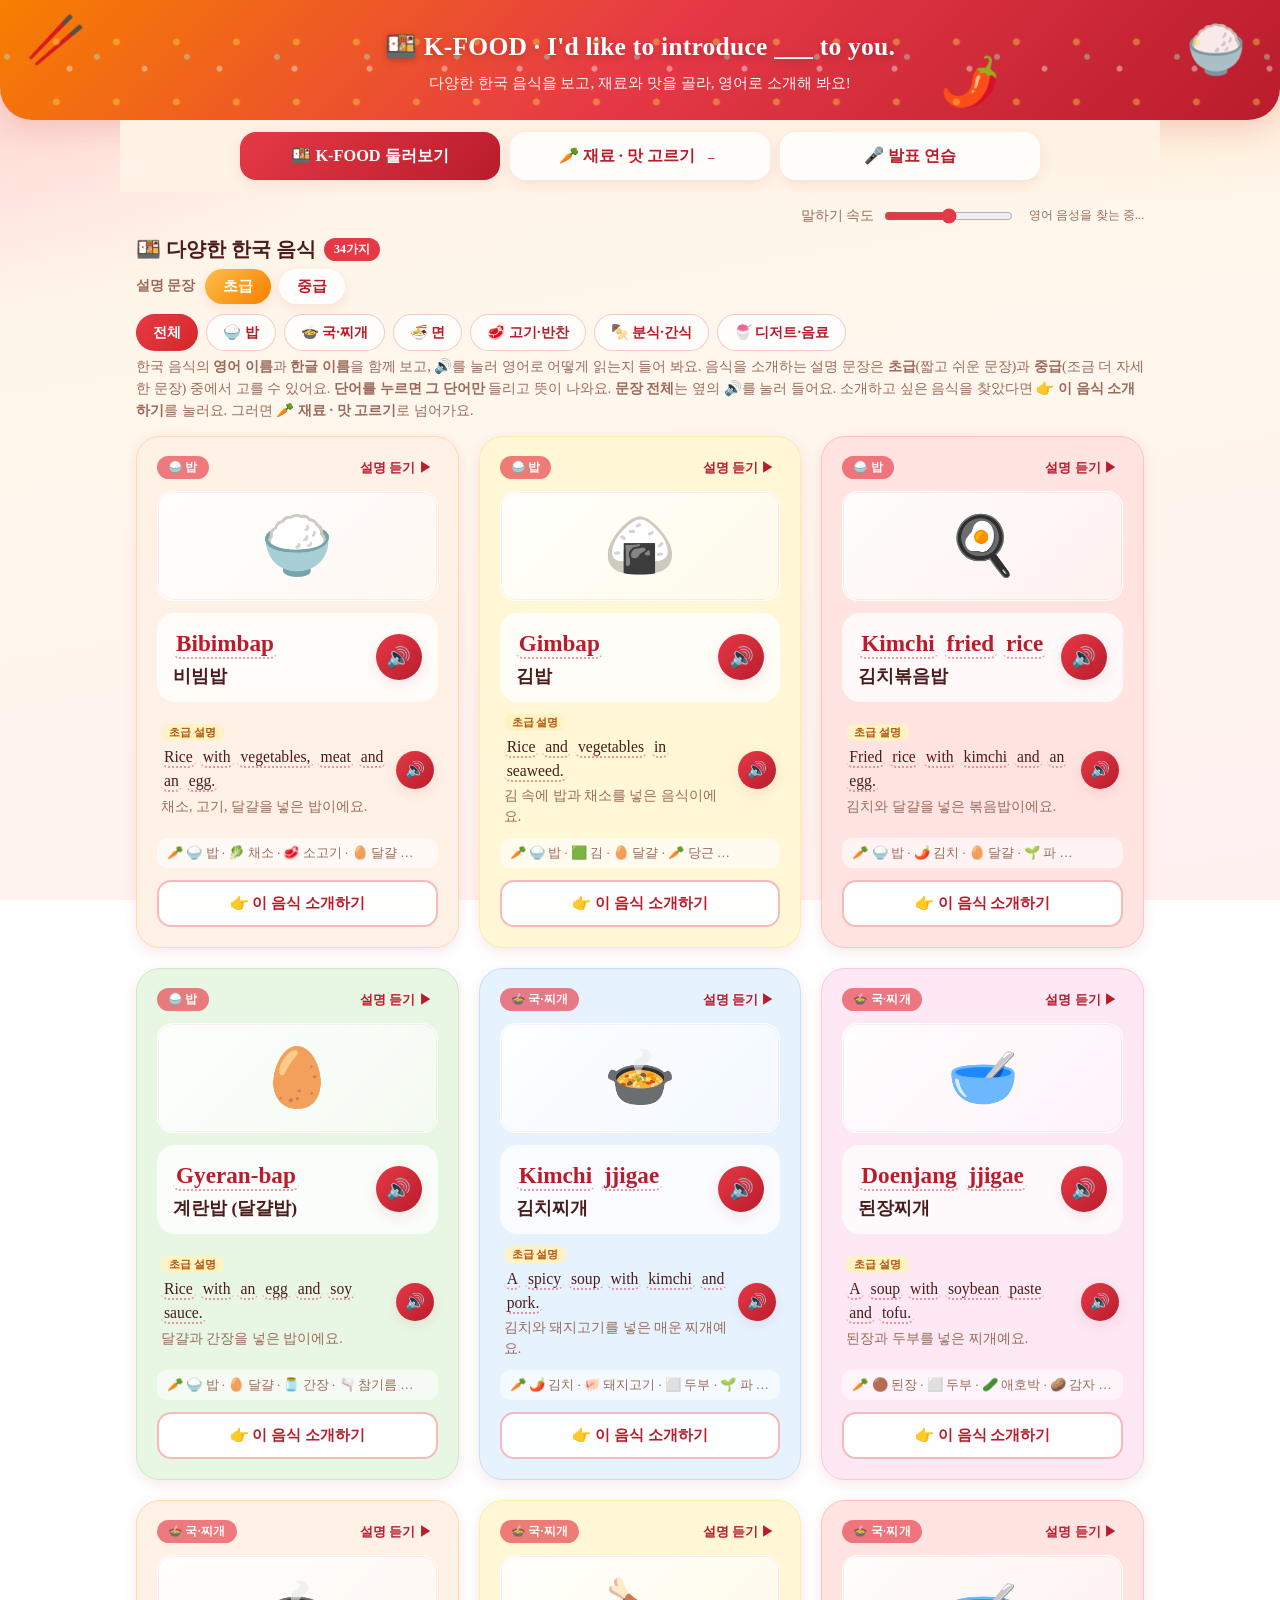
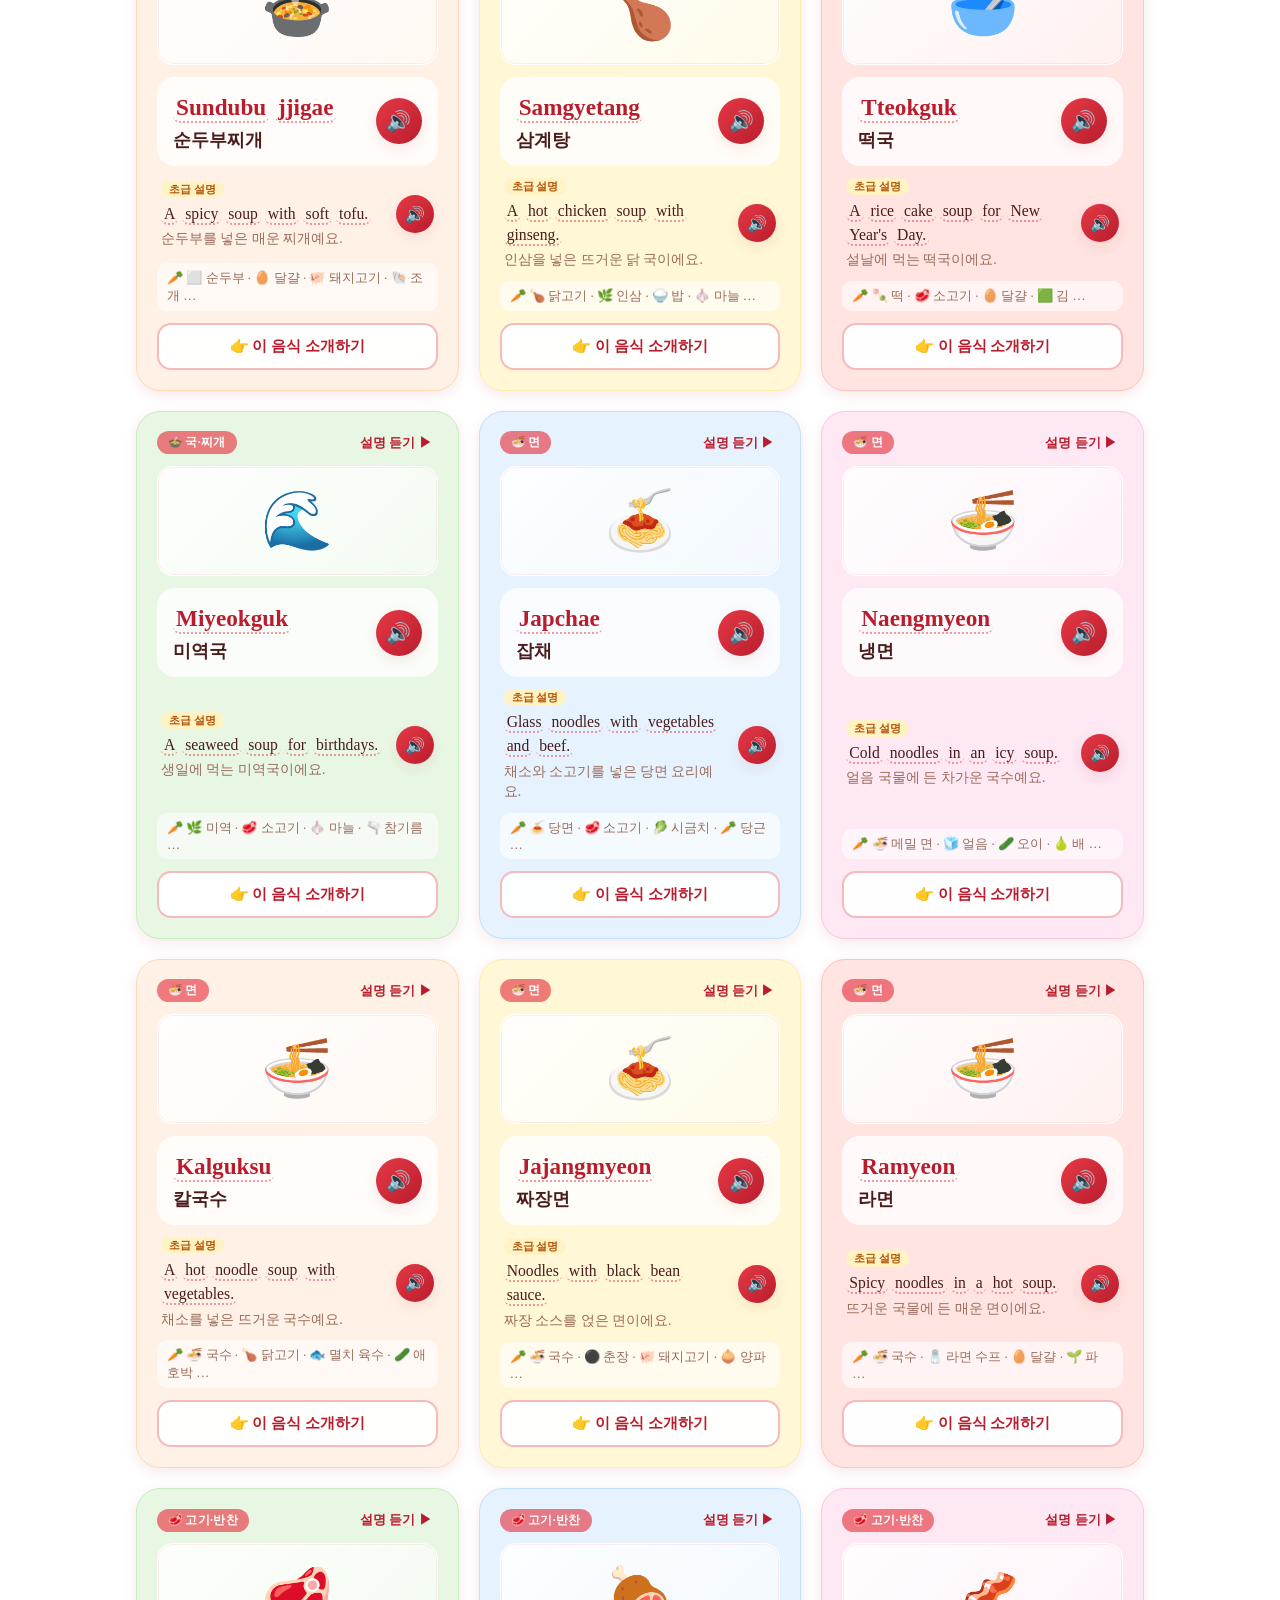
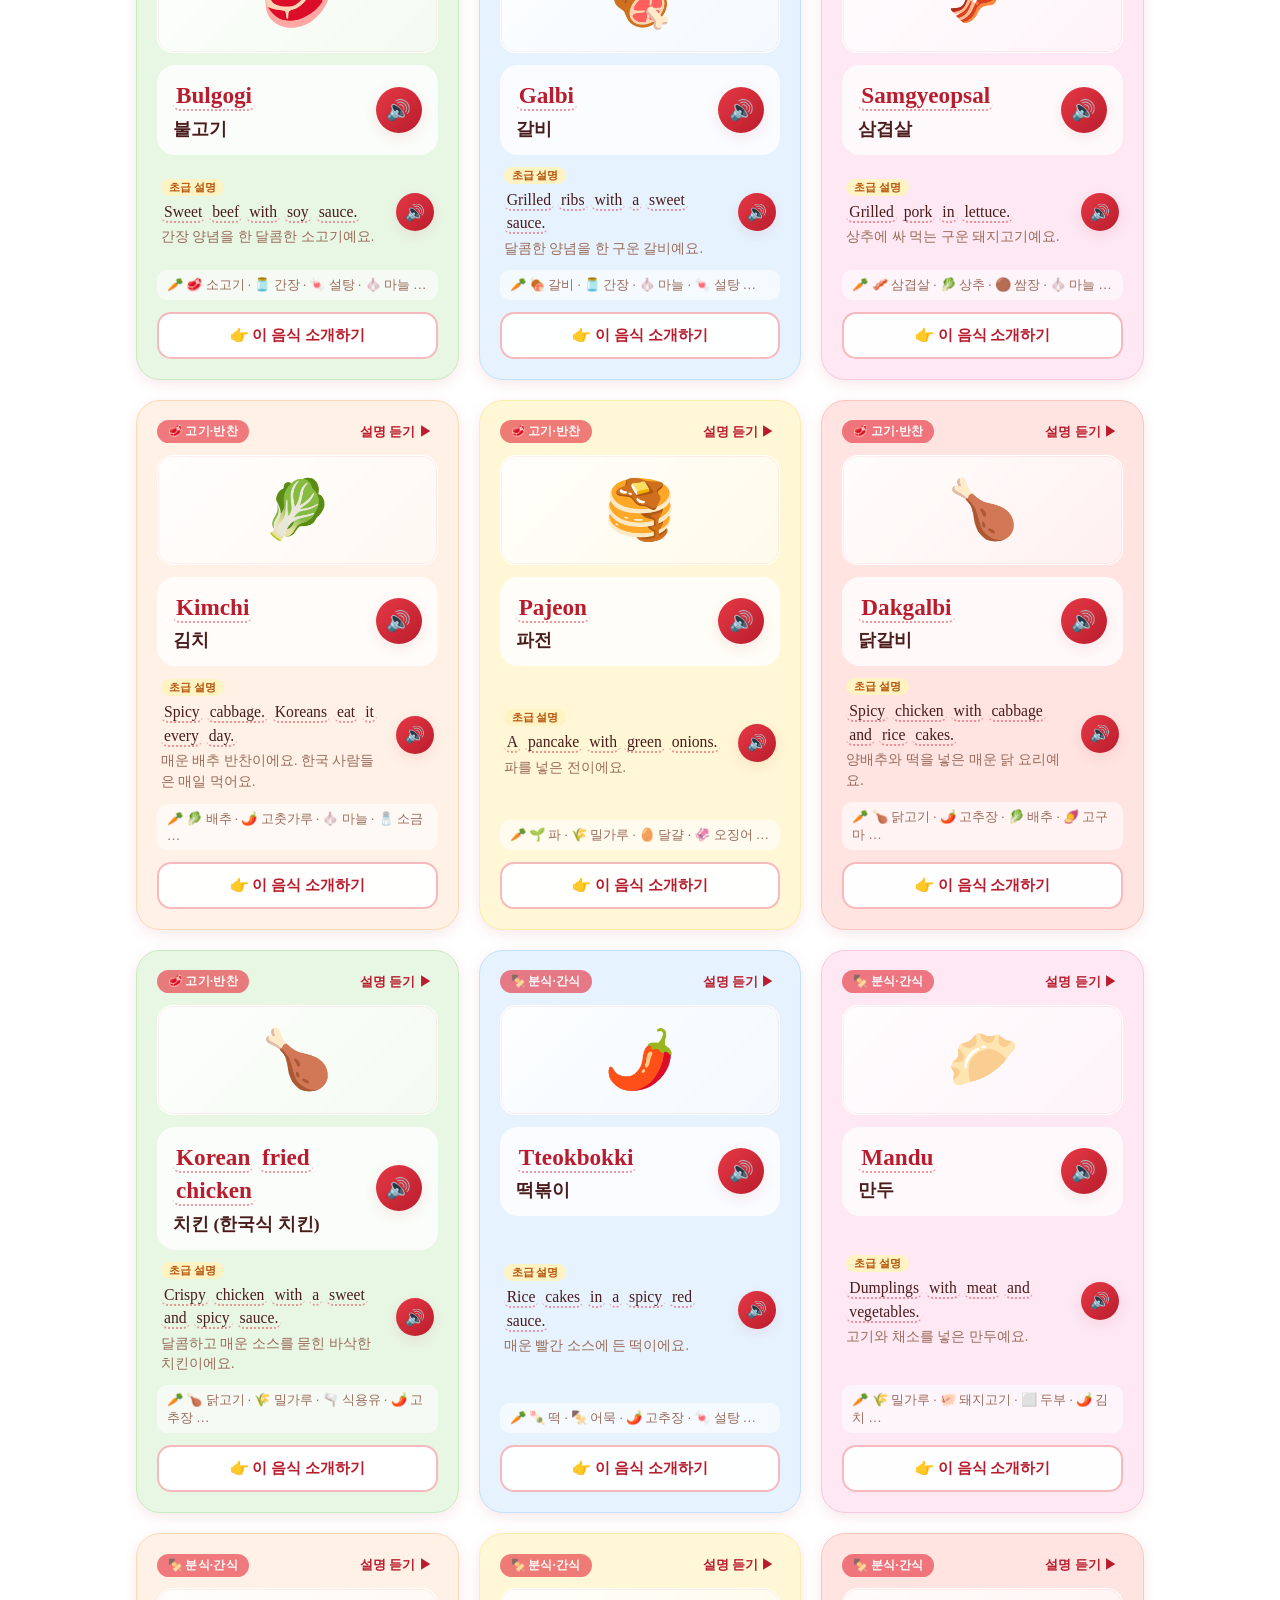
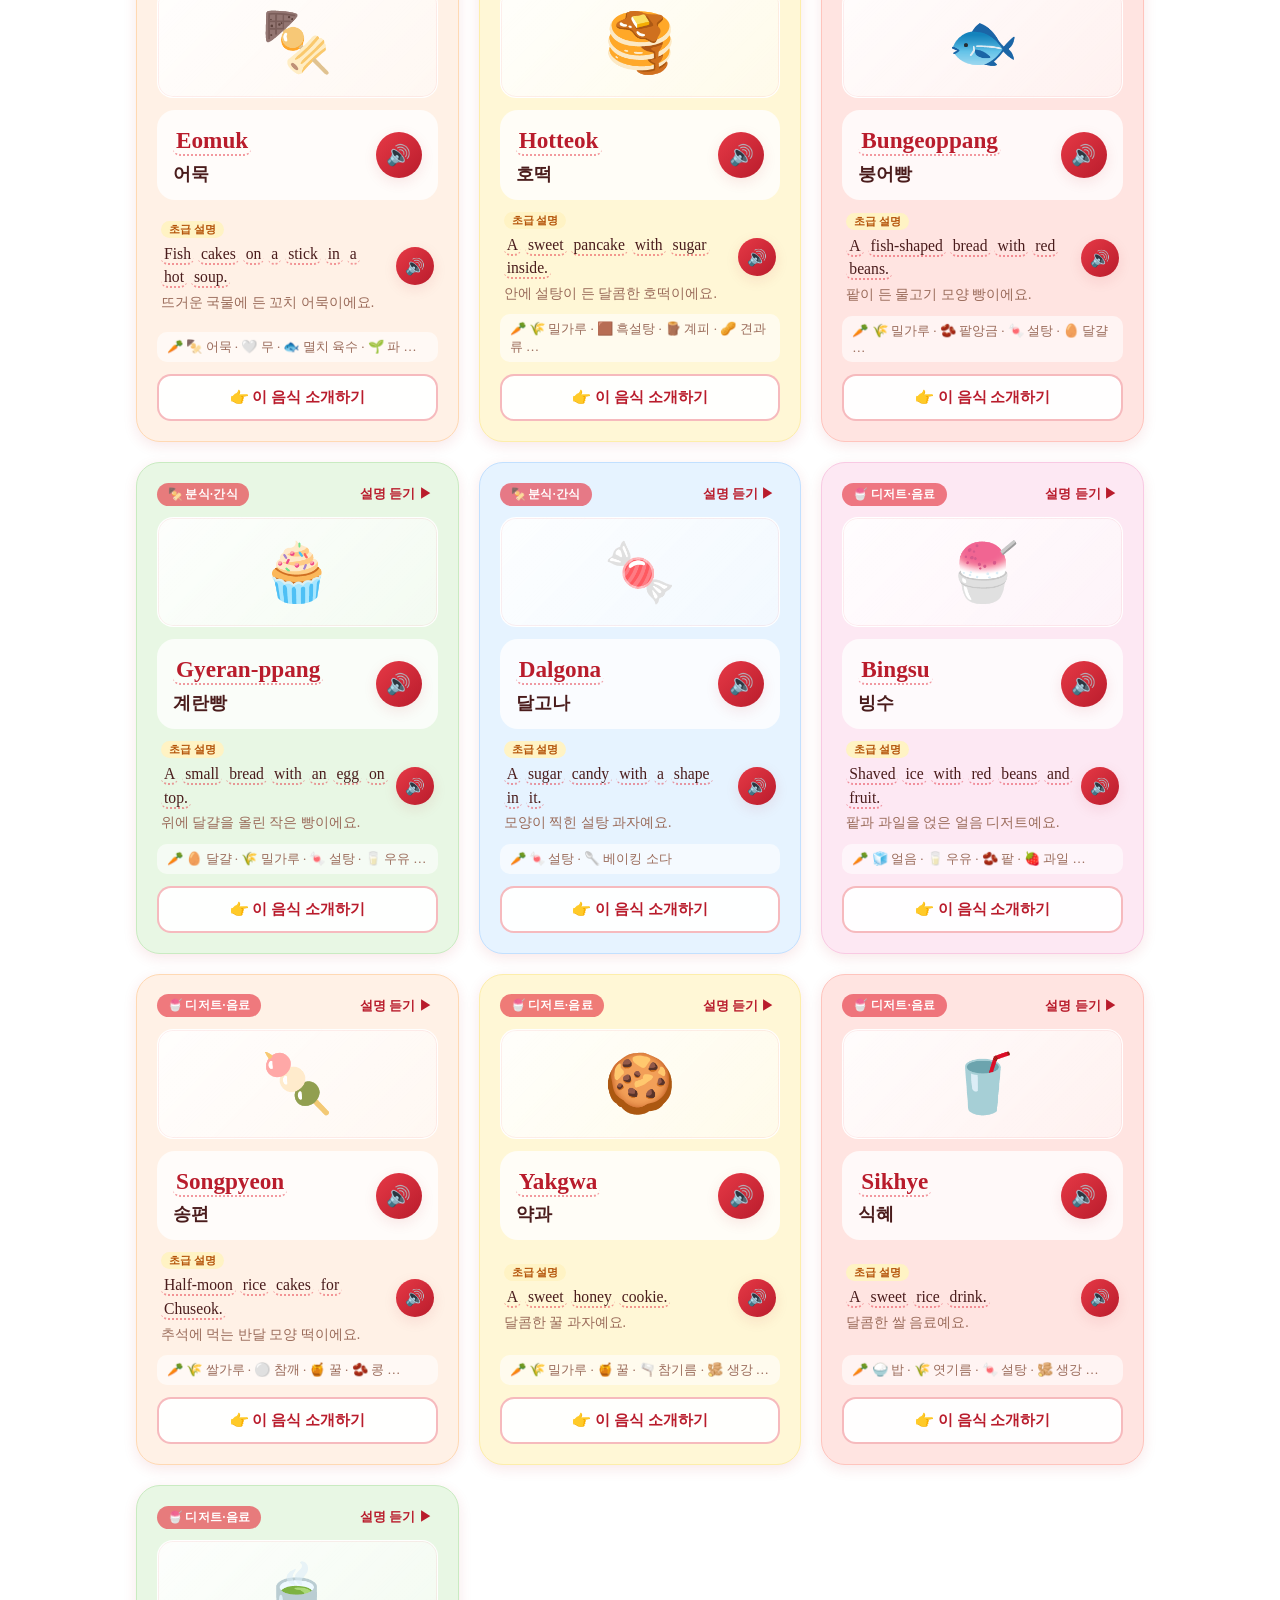
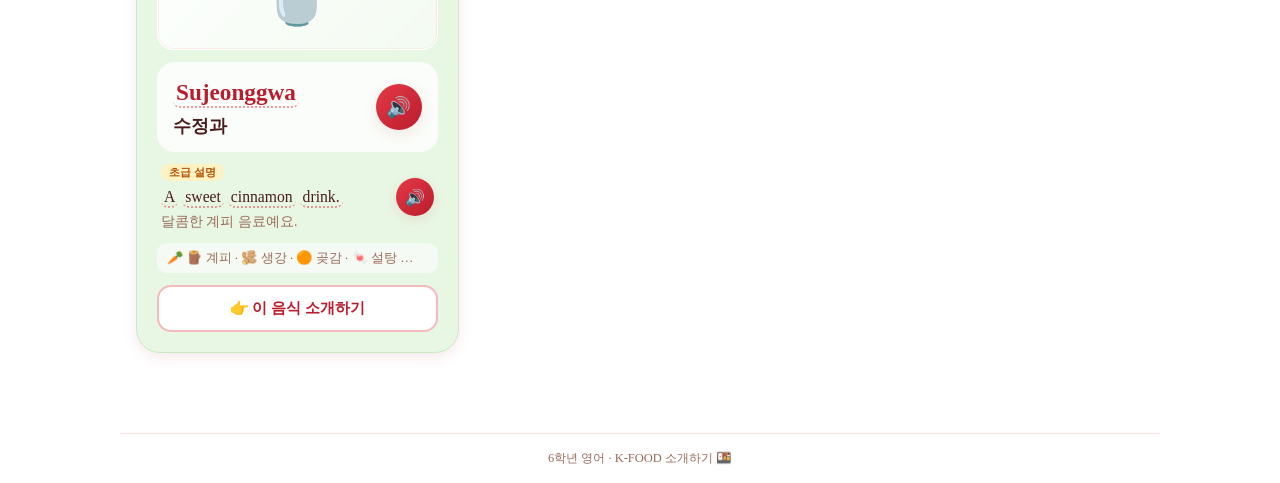
==== index.html @ c2bde625 "단어 클릭은 단어만 읽기, 음식 설명 문장 초급/중급 분리 - 이어 읽기(전체 듣기·자동 읽기) 중 단어를 누르면 다음 문장이 계속 나오던 문제 수정:   speak() 호출 번호" ====
<!DOCTYPE html>
<html lang="ko">
<head>
  <meta charset="UTF-8" />
  <meta name="viewport" content="width=device-width, initial-scale=1.0" />
  <title>K-FOOD · I'd like to introduce ___ to you.</title>
  <link rel="stylesheet" href="https://hangeul.pstatic.net/hangeul_static/css/nanum-square-round.css" />
  <link rel="stylesheet" href="style.css" />
</head>
<body>
  <header class="app-header">
    <div class="deco deco1">🥢</div>
    <div class="deco deco2">🍚</div>
    <div class="deco deco3">🌶️</div>
    <div class="confetti"></div>
    <h1>🍱 K-FOOD · I'd like to introduce ___ to you.</h1>
    <p class="subtitle">다양한 한국 음식을 보고, 재료와 맛을 골라, 영어로 소개해 봐요!</p>
  </header>

  <nav class="tabs">
    <button class="tab-btn active" data-tab="explore">🍱 K-FOOD 둘러보기</button>
    <button class="tab-btn" data-tab="build">🥕 재료 · 맛 고르기 <span id="build-count" class="tab-count">0/2</span></button>
    <button class="tab-btn" data-tab="practice">🎤 발표 연습</button>
  </nav>

  <div class="toolbar">
    <label class="speed-control">말하기 속도
      <input id="rate" type="range" min="0.6" max="1.1" step="0.05" value="0.85" />
    </label>
    <span id="voice-status" class="voice-status"></span>
  </div>

  <main>
    <!-- ===== 🍱 K-FOOD 둘러보기 ===== -->
    <section id="tab-explore" class="tab-panel active">
      <div class="section-block">
        <h2>🍱 다양한 한국 음식 <span class="count" id="food-count"></span></h2>
        <div class="level-switch" id="desc-level">
          <span class="level-label">설명 문장</span>
          <button class="level-btn active" data-level="beginner">초급</button>
          <button class="level-btn" data-level="intermediate">중급</button>
        </div>
        <div class="cat-switch" id="food-cats">
          <button class="cat-btn active" data-cat="all">전체</button>
        </div>
        <p class="hint">한국 음식의 <b>영어 이름</b>과 <b>한글 이름</b>을 함께 보고, 🔊를 눌러 영어로 어떻게 읽는지 들어 봐요. 음식을 소개하는 설명 문장은 <b>초급</b>(짧고 쉬운 문장)과 <b>중급</b>(조금 더 자세한 문장) 중에서 고를 수 있어요. <b>단어를 누르면 그 단어만</b> 들리고 뜻이 나와요. <b>문장 전체</b>는 옆의 🔊를 눌러 들어요. 소개하고 싶은 음식을 찾았다면 <b>👉 이 음식 소개하기</b>를 눌러요. 그러면 <b>🥕 재료 · 맛 고르기</b>로 넘어가요.</p>
        <div id="food-grid" class="card-grid five"></div>
      </div>
    </section>

    <!-- ===== 🥕 재료 · 맛 고르기 ===== -->
    <section id="tab-build" class="tab-panel">
      <div class="section-block">
        <h2>🥕 재료 · 맛 고르기 <span class="count">재료 2~4개 · 골라 먹기 2개 · 맛 1~2개</span></h2>
        <p class="hint">내가 고른 음식에 <b>정말 들어가는 재료</b> 중에서 소개글에 쓸 재료를 <b>2~4개</b> 고르고, <b>골라 먹을 수 있는 것 2개</b>(You can choose ___ or ___.)와 어울리는 <b>맛 1~2개</b>를 골라요. 문장은 🔊로 전부 들을 수 있고, 단어를 누르면 뜻이 나와요. <b>🧩 재료 퀴즈</b>를 켜면 다른 음식의 재료와 엉뚱한 재료가 섞여 나와요. 들어가지 않는 재료를 누르면 ❌가 뜨고 소개글에는 들어가지 않아요!</p>

        <div class="fill-box food-head" id="food-head"></div>

        <div class="build-step">
          <h3 class="build-label">1️⃣ 재료 고르기 <span class="build-sub">It has ___.</span>
            <span class="mode-switch right" id="ing-mode">
              <button class="cat-btn active" data-mode="real">✅ 들어가는 재료만</button>
              <button class="cat-btn" data-mode="quiz">🧩 재료 퀴즈</button>
            </span>
          </h3>
          <div id="ing-chips" class="chip-row wrap"></div>
          <div class="quiz-feedback" id="ing-feedback"></div>
          <div class="preview-line">
            <div class="br-sentence">It has <span class="blank" id="ing-blank">________</span>.</div>
            <div class="br-ko" id="ing-ko">________이 들어 있어요.</div>
            <button class="speak-btn small" id="ing-speak" aria-label="듣기">🔊</button>
          </div>
        </div>

        <div class="build-step">
          <h3 class="build-label">2️⃣ 골라 먹을 수 있는 것 <span class="build-sub">You can choose ___ or ___.</span></h3>
          <p class="step-hint">이 음식을 먹을 때 <b>골라서 넣거나 바꿀 수 있는 것</b>이에요. 두 가지를 고르면 문장이 완성돼요. (고르지 않으면 이 문장은 소개글에서 빠져요)</p>
          <div id="opt-chips" class="chip-row wrap"></div>
          <div class="preview-line">
            <div class="br-sentence">You can choose <span class="blank" id="opt-blank1">________</span> or <span class="blank" id="opt-blank2">________</span>.</div>
            <div class="br-ko" id="opt-ko">________이나 ________을 고를 수 있어요.</div>
            <button class="speak-btn small" id="opt-speak" aria-label="듣기">🔊</button>
          </div>
        </div>

        <div class="build-step">
          <h3 class="build-label">3️⃣ 맛 고르기 <span class="build-sub">It's ___.</span></h3>
          <div id="taste-chips" class="chip-row wrap"></div>
          <div class="preview-line">
            <div class="br-sentence">It's <span class="blank" id="taste-blank">________</span>.</div>
            <div class="br-ko" id="taste-ko">________.</div>
            <button class="speak-btn small" id="taste-speak" aria-label="듣기">🔊</button>
          </div>
        </div>

        <div class="dlg-status" id="build-status"></div>
        <div class="fill-actions">
          <button id="build-listen" class="btn primary" disabled>🔊 고른 문장 모두 듣기</button>
          <button id="build-random" class="btn ghost">🎲 무작위로 채우기</button>
          <button id="build-clear" class="btn ghost">🧹 비우기</button>
          <button id="build-next" class="btn" disabled>🎤 발표 연습으로 ➜</button>
        </div>
      </div>
    </section>

    <!-- ===== 🎤 발표 연습 ===== -->
    <section id="tab-practice" class="tab-panel">
      <div class="section-block">
        <h2>🎤 발표 연습 <span class="count">한 줄씩 · 전체</span></h2>
        <p class="hint">이름을 영어로 쓰면 소개글이 완성돼요(골라 먹기 문장을 넣으면 7줄). 줄마다 <b>🎙️ 말하기</b>로 정확도를 재요. <b>🎭 전체 발표하기</b>를 누르면 첫 줄부터 차례로 마이크가 켜지고, 끝나면 발표 점수가 나와요. 짝에게 소개할 때는 <b>👫 짝에게 소개하기</b> 카드를 보여 주며 말해요. (Chrome 권장)</p>
        <div class="name-row">
          <label for="my-name">🙋 내 이름 (영어로)</label>
          <input id="my-name" type="text" maxlength="24" placeholder="예: Minsu, Seoyeon" autocomplete="off" />
        </div>
        <p id="practice-empty" class="practice-empty">
          아직 소개글이 없어요! <b>🍱 K-FOOD 둘러보기</b>에서 음식을 고르고 <b>🥕 재료 · 맛 고르기</b>를 먼저 해요.
        </p>
        <div id="practice-list" class="practice-list"></div>
      </div>
      <div class="section-block" id="pair-block">
        <h2>👫 짝에게 소개하기</h2>
        <p class="hint">카드를 보여 주며 소개하고, 친구는 <b>Yes, please. / No, thanks.</b> 로 대답해요.</p>
        <div id="pair-card"></div>
      </div>
    </section>

  </main>

  <footer class="app-footer">
    <span class="voice-status">6학년 영어 · K-FOOD 소개하기 🍱</span>
  </footer>

  <script src="data.js"></script>
  <script src="app.js"></script>
</body>
</html>
---- style.css ----
:root {
  /* 🍱 K-FOOD 테마 — 고추장 빨강 · 주황 · 밥 크림색 */
  --bg1: #fff4e6;
  --bg2: #fff1f0;
  --primary: #e63946;      /* 빨강 */
  --primary-dark: #b91c2c; /* 진한 빨강 */
  --accent: #f77f00;       /* 주황 */
  --sun: #fcbf49;          /* 노랑 */
  --sea: #d62828;          /* 진한 빨강 */
  --pos: #10b981;
  --neg: #e11d48;
  --wish: #f59e0b;
  --card: rgba(255, 255, 255, 0.9);
  --text: #4a1c1c;
  --muted: #9a6b5a;
  --ring: rgba(230, 57, 70, 0.4);
  --shadow: 0 10px 30px rgba(185, 28, 44, 0.14);
  --shadow-sm: 0 4px 14px rgba(185, 28, 44, 0.1);
  /* 영어는 Comic Sans, 한글은 나눔라운드(NanumSquareRound) */
  --font: "Comic Sans MS", "Comic Sans", "NanumSquareRound", "Chalkboard SE", "Comic Neue", cursive;
}

* { box-sizing: border-box; font-family: var(--font); }

body {
  margin: 0;
  color: var(--text);
  background:
    radial-gradient(900px 500px at 90% -8%, #ffd6a5 0%, transparent 55%),
    radial-gradient(1100px 600px at -10% 0%, #ffc9c9 0%, transparent 55%),
    linear-gradient(170deg, var(--bg1) 0%, #fff7ed 45%, var(--bg2) 100%);
  background-attachment: fixed;
  min-height: 100vh;
  -webkit-tap-highlight-color: transparent;
}

/* ===== Header ===== */
.app-header {
  position: relative; overflow: hidden;
  text-align: center;
  padding: 30px 16px 26px;
  background: linear-gradient(135deg, #f77f00 0%, #e63946 50%, #b91c2c 100%);
  color: #fff;
  border-radius: 0 0 32px 32px;
  box-shadow: var(--shadow);
}
.app-header h1 { position: relative; z-index: 2; margin: 0; font-size: 1.6rem; letter-spacing: 0.2px; line-height: 1.35; text-shadow: 0 2px 6px rgba(120,20,30,0.35); }
.subtitle { position: relative; z-index: 2; margin: 8px 0 0; opacity: 0.97; font-size: 0.95rem; }
.app-header .deco {
  position: absolute; z-index: 1; font-size: 3rem; opacity: 0.9;
  animation: float 4s ease-in-out infinite;
}
.deco1 { top: 12px; left: 26px; }
.deco2 { top: 22px; right: 34px; font-size: 2.8rem; animation-delay: 1.5s; }
.deco3 { bottom: 10px; left: 50%; margin-left: 300px; font-size: 2.2rem; animation-delay: 0.7s; }
@keyframes float { 0%,100% { transform: translateY(0) rotate(-4deg); } 50% { transform: translateY(-10px) rotate(4deg); } }
.app-header .confetti {
  position: absolute; inset: 0; z-index: 1; pointer-events: none;
  background:
    radial-gradient(circle, #fde047 3px, transparent 4px) 12% 20% / 60px 60px repeat,
    radial-gradient(circle, #ffffff 2.5px, transparent 3.5px) 40% 70% / 75px 75px repeat,
    radial-gradient(circle, #a7f3d0 2.5px, transparent 3.5px) 80% 40% / 90px 90px repeat;
  opacity: 0.4;
}
@media (max-width: 760px) { .deco3 { display: none; } .deco1, .deco2 { font-size: 1.9rem; opacity: 0.7; } }

/* ===== 도구막대 ===== */
.toolbar {
  max-width: 1040px; margin: 14px auto 0; padding: 0 16px;
  display: flex; align-items: center; justify-content: flex-end; gap: 14px; flex-wrap: wrap;
}

/* ===== Tabs ===== */
.tabs {
  display: flex; gap: 10px; justify-content: center;
  margin: 0 auto; padding: 12px 14px; max-width: 1040px; flex-wrap: wrap;
  position: sticky; top: 0; z-index: 30;
  background: rgba(255, 244, 230, 0.92);
  backdrop-filter: blur(6px);
}
.tab-btn {
  flex: 1; min-width: 150px; max-width: 260px; padding: 13px 10px;
  border: none; border-radius: 16px;
  background: rgba(255, 255, 255, 0.8);
  color: var(--primary-dark); font-size: 1.02rem; font-weight: 700;
  cursor: pointer;
  box-shadow: var(--shadow-sm); transition: transform 0.12s, background 0.2s, color 0.2s;
}
.tab-btn.active { background: linear-gradient(135deg, var(--primary), var(--primary-dark)); color: #fff; }
.tab-btn:active { transform: scale(0.96); }
.tab-count {
  display: inline-block; min-width: 20px; padding: 1px 7px; margin-left: 2px;
  font-size: 0.78rem; border-radius: 999px;
  background: rgba(255, 255, 255, 0.5); color: inherit;
}
.tab-btn.active .tab-count { background: rgba(255, 255, 255, 0.3); }

main { max-width: 1040px; margin: 0 auto; padding: 0 16px 50px; }
.tab-panel { display: none; }
.tab-panel.active { display: block; animation: fade 0.28s ease; }
@keyframes fade { from { opacity: 0; transform: translateY(8px); } to { opacity: 1; } }

/* ===== Sections ===== */
.section-block { margin-bottom: 30px; }
.section-block h2 { font-size: 1.25rem; margin: 10px 0 4px; display: flex; align-items: center; gap: 8px; flex-wrap: wrap; }
.count { font-size: 0.75rem; font-weight: 700; color: #fff; background: var(--primary); padding: 3px 10px; border-radius: 20px; }
.hint { color: var(--muted); margin: 4px 0 14px; font-size: 0.9rem; line-height: 1.55; }

/* ===== 설명 난이도 (초급/중급) ===== */
.level-switch { display: flex; gap: 8px; margin: 6px 0 4px; flex-wrap: wrap; align-items: center; }
.level-label { font-size: 0.85rem; font-weight: 800; color: var(--muted); margin-right: 2px; }
.level-btn {
  border: none; cursor: pointer; padding: 8px 18px; border-radius: 999px;
  background: rgba(255, 255, 255, 0.85); color: var(--primary-dark); font-weight: 800; font-size: 0.92rem;
  box-shadow: var(--shadow-sm); transition: transform 0.1s, background 0.2s, color 0.2s;
}
.level-btn.active { background: linear-gradient(135deg, var(--sun), var(--accent)); color: #fff; }
.level-btn:active { transform: scale(0.95); }
.level-switch.small .level-btn { padding: 5px 12px; font-size: 0.8rem; box-shadow: none; border: 1.5px solid rgba(230, 57, 70, 0.25); }
.level-switch.small .level-btn.active { border-color: transparent; }
.desc-level-tag { display: inline-block; font-size: 0.7rem; font-weight: 800; color: #b45309; background: #fff3c4; border-radius: 999px; padding: 1px 8px; margin-bottom: 4px; }
.pair-en-row { display: flex; align-items: center; gap: 8px; margin-top: 4px; }
.pair-en-row .pair-en { flex: 1; min-width: 0; }
.pair-en-row .speak-btn { width: 32px; height: 32px; font-size: 0.85rem; }

/* ===== 종류 선택 ===== */
.cat-switch { display: flex; gap: 8px; margin: 10px 0 4px; flex-wrap: wrap; }
.cat-btn {
  border: 1.5px solid rgba(230, 57, 70, 0.28); cursor: pointer;
  padding: 8px 16px; border-radius: 999px;
  background: rgba(255, 255, 255, 0.8);
  color: var(--primary-dark); font-weight: 700; font-size: 0.9rem;
  transition: transform 0.1s, background 0.2s, color 0.2s, border-color 0.2s;
}
.cat-btn.active { background: linear-gradient(135deg, var(--primary), var(--sea)); color: #fff; border-color: transparent; }
.cat-btn:active { transform: scale(0.95); }

/* ===== Card grid ===== */
.card-grid { display: grid; grid-template-columns: repeat(auto-fill, minmax(230px, 1fr)); gap: 18px; }
.card-grid.five { grid-template-columns: repeat(3, minmax(0, 1fr)); gap: 20px; }
@media (max-width: 900px) { .card-grid.five { grid-template-columns: repeat(2, minmax(0, 1fr)); } }
@media (max-width: 560px) { .card-grid.five { grid-template-columns: 1fr; } }

.card {
  position: relative;
  background: var(--card);
  border: 1.5px solid rgba(255, 255, 255, 0.7);
  border-radius: 24px;
  padding: 18px 20px 20px;
  box-shadow: var(--shadow-sm);
  transition: transform 0.15s, box-shadow 0.2s;
  display: flex; flex-direction: column;
}
.card:hover { transform: translateY(-3px); box-shadow: var(--shadow); }
.card.speaking { box-shadow: 0 0 0 3px var(--ring), var(--shadow); }
.card.picked { outline: 3px solid var(--pos); outline-offset: -1px; }

.card-top { display: flex; align-items: center; justify-content: space-between; margin-bottom: 6px; gap: 6px; }
.card-tag {
  font-size: 0.72rem; font-weight: 800; letter-spacing: 0.3px;
  color: #fff; background: rgba(230, 57, 70, 0.65);
  padding: 4px 11px; border-radius: 999px; white-space: nowrap;
}
.card-tag:empty { display: none; }
.listen-all {
  border: none; cursor: pointer; background: transparent;
  color: var(--primary-dark); font-weight: 800; font-size: 0.82rem;
  padding: 4px 6px; border-radius: 10px; transition: background 0.15s; white-space: nowrap;
}
.listen-all:hover { background: rgba(230, 57, 70, 0.12); }
.listen-all:active { transform: scale(0.94); }

.card .emoji {
  display: flex; align-items: center; justify-content: center;
  height: 110px; margin: 4px 0 12px; border-radius: 16px;
  font-size: 3.6rem; line-height: 1;
  background: linear-gradient(135deg, rgba(255,255,255,0.9), rgba(255,255,255,0.5));
  border: 1.5px solid rgba(255,255,255,0.9);
  box-shadow: inset 0 0 0 1px rgba(230, 57, 70, 0.08);
}

.sentence-box {
  display: flex; align-items: center; gap: 12px;
  background: rgba(255, 255, 255, 0.8);
  border-radius: 18px; padding: 14px 16px; text-align: left;
}
.sentence-text { flex: 1; min-width: 0; }
.card .en { font-weight: 700; font-size: 1.3rem; line-height: 1.45; color: var(--text); }
.card .ko { color: var(--muted); font-size: 1.0rem; margin-top: 4px; }
.card .food-en { font-size: 1.45rem; color: var(--primary-dark); }
.card .food-ko { font-size: 1.1rem; font-weight: 700; color: var(--text); font-style: normal; }

.speak-btn {
  flex-shrink: 0; width: 46px; height: 46px; border: none; cursor: pointer;
  border-radius: 50%; font-size: 1.25rem;
  background: linear-gradient(135deg, var(--primary), var(--primary-dark));
  box-shadow: var(--shadow-sm); transition: transform 0.1s, filter 0.2s;
}
.speak-btn:hover { filter: brightness(1.08); }
.speak-btn:active { transform: scale(0.9); }
.speak-btn:disabled { opacity: 0.4; cursor: default; }
.speak-btn.small { width: 38px; height: 38px; font-size: 1rem; }

/* 음식 설명 */
.food-desc { margin-top: 10px; padding: 0 4px; flex: 1; display: flex; align-items: center; gap: 8px; }
.food-desc .desc-text { flex: 1; min-width: 0; }
.step-hint { margin: -4px 0 10px; font-size: 0.86rem; color: var(--muted); line-height: 1.5; }
.desc-en { font-size: 0.98rem; line-height: 1.5; color: var(--text); }
.desc-ko { font-size: 0.86rem; color: var(--muted); margin-top: 4px; line-height: 1.5; }
.food-ings { margin-top: 10px; font-size: 0.82rem; color: var(--muted); background: rgba(255,255,255,0.6); border-radius: 10px; padding: 6px 10px; }

/* 카드 파스텔 색 (음식 톤) */
.card.tone-0 { background: #fff1e6; border-color: #ffd9b3; } /* 살구 */
.card.tone-1 { background: #fff7d6; border-color: #fdeeaa; } /* 레몬 */
.card.tone-2 { background: #ffe4e1; border-color: #ffc4bd; } /* 코랄 */
.card.tone-3 { background: #e8f7e4; border-color: #c9ebc1; } /* 연두 */
.card.tone-4 { background: #e6f3ff; border-color: #c2e0ff; } /* 하늘 */
.card.tone-5 { background: #fde8f3; border-color: #f9c9e3; } /* 핑크 */

/* 👉 이 음식 소개하기 */
.select-btn {
  width: 100%; margin-top: 12px; cursor: pointer;
  padding: 11px 14px; border-radius: 14px; font-weight: 800; font-size: 0.95rem;
  background: rgba(255, 255, 255, 0.95); color: var(--primary-dark);
  border: 2px solid rgba(230, 57, 70, 0.35);
  transition: transform 0.1s, background 0.2s, color 0.2s;
}
.select-btn:hover { background: #fff; border-color: var(--primary); }
.select-btn.on { background: linear-gradient(135deg, #34d399, #059669); color: #fff; border-color: transparent; }
.select-btn:active { transform: scale(0.97); }

/* ===== 빈칸 상자 · 단계 ===== */
.fill-box {
  background: rgba(255, 255, 255, 0.75);
  border: 1.5px solid rgba(230, 57, 70, 0.18);
  border-radius: 22px; padding: 20px 22px; box-shadow: var(--shadow-sm);
}
.build-step {
  background: rgba(255, 255, 255, 0.72);
  border: 1.5px solid rgba(230, 57, 70, 0.18);
  border-radius: 20px; padding: 16px 18px; margin: 16px 0 0;
  box-shadow: var(--shadow-sm);
}
.build-label { margin: 0 0 10px; font-size: 1.08rem; color: var(--primary-dark); display: flex; align-items: center; gap: 10px; flex-wrap: wrap; }
.build-sub { font-size: 0.85rem; font-weight: 600; color: var(--muted); }
.mode-switch { display: flex; gap: 6px; }
.mode-switch .cat-btn { padding: 6px 12px; font-size: 0.85rem; }
.mode-switch.right { margin-left: auto; }
.chip-row { display: flex; flex-wrap: wrap; gap: 9px; }
.chip {
  border: 2px solid rgba(230, 57, 70, 0.25); cursor: pointer;
  padding: 9px 15px; border-radius: 999px; font-size: 0.95rem; font-weight: 700;
  background: #fff; color: var(--primary-dark);
  transition: transform 0.1s, background 0.2s, color 0.2s, border-color 0.2s;
}
.chip:hover { border-color: var(--primary); }
.chip:active { transform: scale(0.95); }
.chip.ing.on { background: linear-gradient(135deg, #34d399, #059669); color: #fff; border-color: transparent; }
.chip.opt.on { background: linear-gradient(135deg, #38bdf8, #0284c7); color: #fff; border-color: transparent; }
.chip.taste.on { background: linear-gradient(135deg, var(--accent), var(--primary)); color: #fff; border-color: transparent; }
/* 퀴즈 모드에서는 진짜 재료와 엉뚱한 재료를 똑같이 보여 줌 (정답 힌트 없음) */
.chip.wrong { background: #fee2e2; border-color: var(--neg); color: var(--neg); animation: shake 0.45s ease; }
@keyframes shake { 0%,100% { transform: translateX(0); } 20%,60% { transform: translateX(-6px); } 40%,80% { transform: translateX(6px); } }
.quiz-feedback { min-height: 22px; margin: 10px 0 2px; font-weight: 800; font-size: 0.95rem; }
.quiz-feedback.bad { color: var(--neg); }
.quiz-feedback.good { color: var(--pos); }
.quiz-feedback.warn { color: #b45309; }

.preview-line {
  display: grid; grid-template-columns: 1fr auto; grid-template-rows: auto auto; column-gap: 12px; align-items: center;
  margin-top: 12px; background: rgba(255,255,255,0.9); border: 2px solid rgba(230, 57, 70, 0.18);
  border-radius: 18px; padding: 12px 16px;
}
.preview-line .br-sentence { grid-column: 1; font-size: 1.5rem; font-weight: 800; color: var(--primary-dark); line-height: 1.45; margin: 0; }
.preview-line .br-ko { grid-column: 1; color: var(--muted); font-size: 0.98rem; margin-top: 4px; }
.preview-line .speak-btn { grid-column: 2; grid-row: 1 / span 2; }
.blank {
  display: inline-block; min-width: 110px; padding: 0 8px; border-radius: 12px;
  border-bottom: 4px solid var(--accent); color: var(--muted); letter-spacing: 1px;
}
.blank.filled { background: #fff1e6; color: var(--sea); letter-spacing: 0; border-bottom-color: var(--sea); }
@media (max-width: 560px) { .preview-line .br-sentence { font-size: 1.15rem; } .blank { min-width: 80px; } }

.dlg-status {
  margin-top: 16px; text-align: center; font-weight: 800; font-size: 1.02rem; color: var(--primary-dark);
  background: rgba(255,255,255,0.85); border: 2px dashed rgba(230, 57, 70, 0.35);
  border-radius: 14px; padding: 10px 14px; line-height: 1.5;
}
.dlg-status.ok { color: #047857; border-style: solid; border-color: var(--pos); background: #ecfdf5; }
.fill-actions { display: flex; gap: 10px; justify-content: center; flex-wrap: wrap; margin-top: 16px; }
.btn {
  padding: 12px 20px; border: none; border-radius: 14px;
  background: rgba(255, 255, 255, 0.95); color: var(--primary-dark);
  font-size: 1rem; font-weight: 800; cursor: pointer;
  box-shadow: var(--shadow-sm); transition: transform 0.1s, filter 0.2s;
}
.btn:hover { filter: brightness(1.04); }
.btn:active { transform: scale(0.95); }
.btn.primary { background: linear-gradient(135deg, var(--primary), var(--primary-dark)); color: #fff; }
.btn.ghost { background: rgba(255,255,255,0.75); border: 2px solid rgba(230, 57, 70, 0.3); }
.btn.small { padding: 9px 14px; font-size: 0.9rem; border-radius: 12px; }
.btn:disabled { opacity: 0.45; cursor: default; filter: none; transform: none; }

/* 고른 음식 머리 */
.food-head { display: flex; align-items: center; gap: 18px; flex-wrap: wrap; }
.food-head.empty { flex-direction: column; text-align: center; border-style: dashed; }
.food-head-empty { color: var(--muted); font-size: 1.02rem; line-height: 1.6; }
.food-head-emoji {
  width: 92px; height: 92px; flex-shrink: 0; display: flex; align-items: center; justify-content: center;
  font-size: 3.2rem; border-radius: 22px; background: #fff; border: 2px solid rgba(230, 57, 70, 0.18);
}
.food-head-text { flex: 1; min-width: 200px; }
.food-head-en { font-size: 1.8rem; font-weight: 800; color: var(--primary-dark); line-height: 1.3; }
.food-head-ko { font-size: 1.15rem; font-weight: 700; margin-top: 2px; }
.food-head-desc { display: flex; align-items: center; gap: 10px; margin-top: 8px; background: rgba(255,255,255,0.8); border-radius: 14px; padding: 8px 12px; }
.food-head-desc .desc-text { flex: 1; min-width: 0; }
.food-head-desc .desc-en { font-size: 1.02rem; }
.food-head-desc .desc-ko { font-size: 0.88rem; }
.food-head-tools { display: flex; align-items: center; gap: 10px; }

/* ===== 🙋 내 이름 ===== */
.name-row { display: flex; align-items: center; gap: 12px; flex-wrap: wrap; margin: 0 0 14px; }
.name-row label { font-weight: 800; color: var(--primary-dark); }
.name-row input {
  flex: 1; min-width: 200px; max-width: 360px; padding: 12px 16px; border-radius: 14px;
  border: 2px solid rgba(230, 57, 70, 0.3); font-size: 1.15rem; font-weight: 700; color: var(--text);
  background: #fff; outline: none;
}
.name-row input:focus { border-color: var(--primary); box-shadow: 0 0 0 3px var(--ring); }

/* ===== 🎤 발표 연습 ===== */
.practice-empty {
  text-align: center; color: var(--muted); font-size: 1rem;
  background: rgba(255, 255, 255, 0.65); border: 2px dashed rgba(230, 57, 70, 0.3);
  border-radius: 16px; padding: 26px 18px; line-height: 1.6;
}
.practice-list { display: flex; flex-direction: column; gap: 14px; }
.pcard {
  background: var(--card); border: 1.5px solid rgba(255,255,255,0.7); border-radius: 20px;
  padding: 12px 16px 14px; box-shadow: var(--shadow-sm);
}
.pcard .card-top { margin-bottom: 4px; }
.ptag-left { display: flex; align-items: center; gap: 8px; flex-wrap: wrap; }
.pset-title { font-weight: 800; color: var(--primary-dark); font-size: 1.05rem; }
.card-tag.tag-combo { background: linear-gradient(135deg, var(--accent), var(--primary)); }
.prow { padding: 8px 0; border-top: 1px dashed rgba(230, 57, 70, 0.18); }
.pcard .card-top + .prow { border-top: none; }
.prow-main { display: flex; align-items: center; gap: 12px; }
.prow-text { flex: 1; min-width: 0; }
.prow-text .en { font-weight: 700; font-size: 1.15rem; line-height: 1.4; color: var(--text); }
.prow-text .ko { color: var(--muted); font-size: 0.9rem; margin-top: 2px; }
.prow-who { display: inline-block; font-size: 0.75rem; font-weight: 800; color: #fff; padding: 1px 8px; border-radius: 999px; margin-bottom: 2px; background: var(--primary); }
.mic-btn {
  width: auto; height: 42px; border-radius: 999px; padding: 0 14px; border: none; cursor: pointer;
  display: inline-flex; align-items: center; justify-content: center; gap: 6px; font-size: 1rem;
  background: linear-gradient(135deg, var(--primary), var(--primary-dark)); color: #fff;
  box-shadow: 0 4px 12px rgba(230, 57, 70, 0.35);
  transition: transform 0.1s, background 0.2s, box-shadow 0.2s;
}
.mic-btn .mic-txt { font-size: 0.88rem; font-weight: 800; }
.mic-btn:hover { filter: brightness(1.06); }
.mic-btn:active { transform: scale(0.92); }
.mic-btn:disabled { opacity: 0.5; cursor: default; }
.mic-btn.recording { background: linear-gradient(135deg, #ef4444, #dc2626); animation: micpulse 1s ease-in-out infinite; }
@keyframes micpulse {
  0%   { box-shadow: 0 0 0 0 rgba(239, 68, 68, 0.55); }
  70%  { box-shadow: 0 0 0 16px rgba(239, 68, 68, 0); }
  100% { box-shadow: 0 0 0 0 rgba(239, 68, 68, 0); }
}
.pstats { margin: 0; padding: 6px 10px; font-size: 0.82rem; white-space: nowrap; color: var(--text); background: rgba(255, 255, 255, 0.8); border-radius: 12px; }
.pstats .acc { color: var(--primary-dark); }
.pstats .best { color: var(--pos); }
.mic-feedback { text-align: left; margin: 6px 0 0 50px; min-height: 0; font-size: 0.9rem; font-weight: 700; }
.mic-feedback.good { color: var(--pos); }
.mic-feedback.bad { color: var(--neg); }
.mic-feedback .heard { color: var(--muted); font-weight: 500; font-size: 0.85rem; }
.prow.active { background: rgba(254, 226, 226, 0.5); border-radius: 12px; }
.prow.turn { outline: 3px solid var(--sun); outline-offset: -3px; border-radius: 12px; }
.ptools { display: flex; gap: 8px; flex-wrap: wrap; margin-top: 10px; padding-top: 10px; border-top: 1px solid rgba(230, 57, 70, 0.18); }
.role-note { margin-top: 8px; font-weight: 700; font-size: 0.95rem; color: var(--primary-dark); min-height: 20px; line-height: 1.5; }
.role-note:empty { display: none; }
@media (max-width: 640px) {
  .prow-main { flex-wrap: wrap; }
  .prow-text { flex-basis: calc(100% - 50px); }
  .pstats { flex: 1; }
  .mic-feedback { margin-left: 0; }
}

/* ===== 👫 짝 활동 카드 ===== */
.pair-card { border-radius: 22px; padding: 16px 18px; box-shadow: var(--shadow-sm); border: 1.5px solid rgba(255,255,255,0.8); background: #fff7d6; }
.pair-head { display: flex; align-items: center; justify-content: space-between; margin-bottom: 8px; }
.pair-emoji { font-size: 2rem; }
.pair-line { background: rgba(255,255,255,0.88); border-radius: 14px; padding: 10px 14px; margin-top: 8px; }
.pair-line.friend { background: #fff1e6; }
.pair-who { font-size: 0.8rem; font-weight: 800; color: var(--primary-dark); margin-bottom: 4px; }
.pair-en { font-weight: 800; font-size: 1.2rem; line-height: 1.5; color: var(--text); }
.pair-choice { display: flex; flex-direction: column; gap: 4px; font-weight: 700; font-size: 1rem; }
.pair-ok { color: var(--pos); } .pair-no { color: var(--neg); }
.pair-card .ptools { border-top: none; padding-top: 0; }

/* ===== 클릭 가능한 단어 · 뜻 풍선 ===== */
.word {
  cursor: pointer; padding: 1px 3px; border-radius: 7px;
  border-bottom: 2px dotted rgba(230, 57, 70, 0.5);
  transition: background 0.15s, color 0.15s;
}
.word:hover { background: rgba(230, 57, 70, 0.14); }
.word:active { background: var(--primary); color: #fff; }
.word-popup {
  position: absolute; z-index: 1000; min-width: 150px; max-width: 280px;
  background: #fff; border: 1.5px solid var(--primary); border-radius: 16px;
  padding: 12px 14px; box-shadow: 0 12px 30px rgba(77, 15, 20, 0.22);
  text-align: center; animation: pop 0.16s ease;
}
.word-popup.hidden { display: none; }
@keyframes pop { from { opacity: 0; transform: scale(0.9); } to { opacity: 1; transform: scale(1); } }
.wp-word { font-size: 1.15rem; font-weight: 800; color: var(--primary-dark); }
.wp-meaning { margin-top: 4px; font-size: 0.98rem; color: var(--text); }
.wp-listen {
  margin-top: 10px; border: none; cursor: pointer;
  background: rgba(230, 57, 70, 0.12); color: var(--primary-dark);
  font-weight: 700; font-size: 0.8rem; padding: 6px 12px; border-radius: 10px;
}
.wp-listen:active { transform: scale(0.95); }

/* ===== Footer ===== */
.app-footer {
  max-width: 1040px; margin: 0 auto; padding: 16px;
  display: flex; align-items: center; justify-content: center; gap: 12px; flex-wrap: wrap;
  border-top: 1px solid rgba(230, 57, 70, 0.15);
}
.speed-control { font-size: 0.85rem; color: var(--muted); display: flex; align-items: center; gap: 8px; }
.speed-control input { accent-color: var(--primary); }
.voice-status { font-size: 0.78rem; color: var(--muted); }
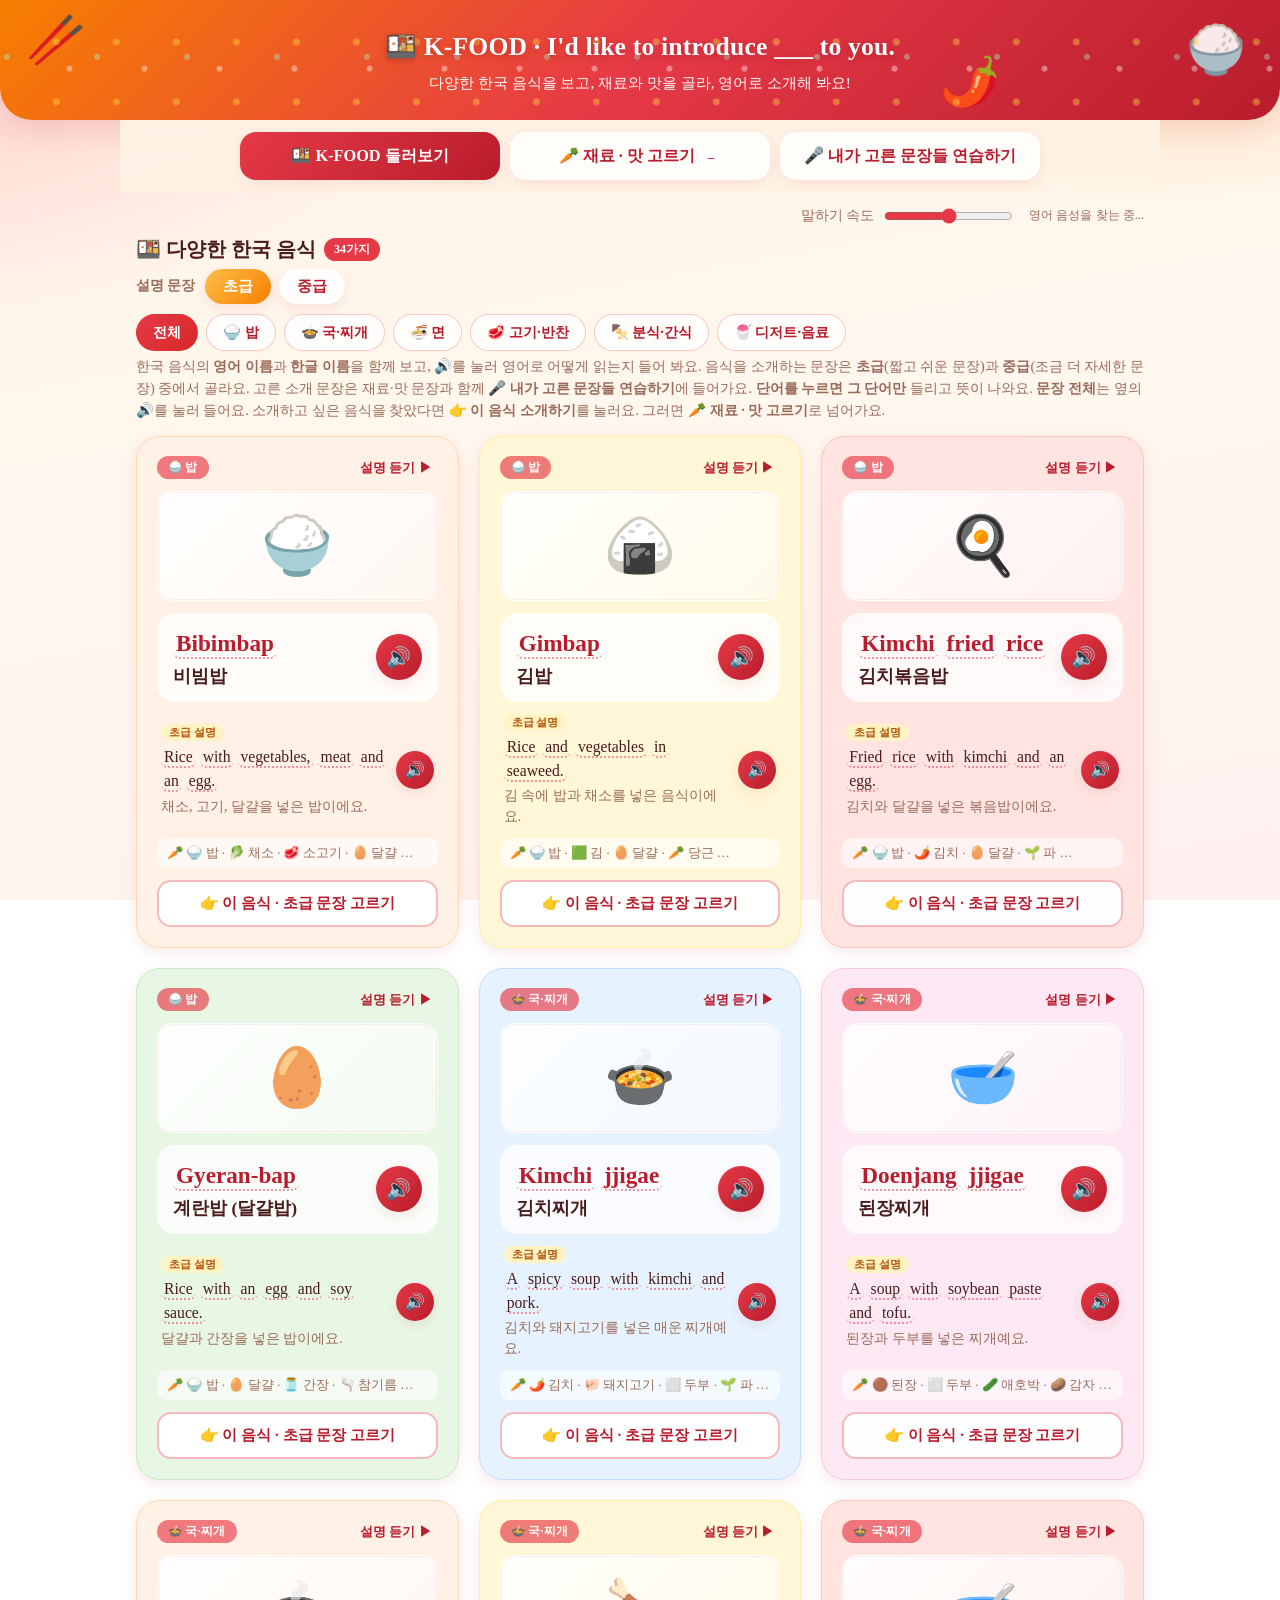
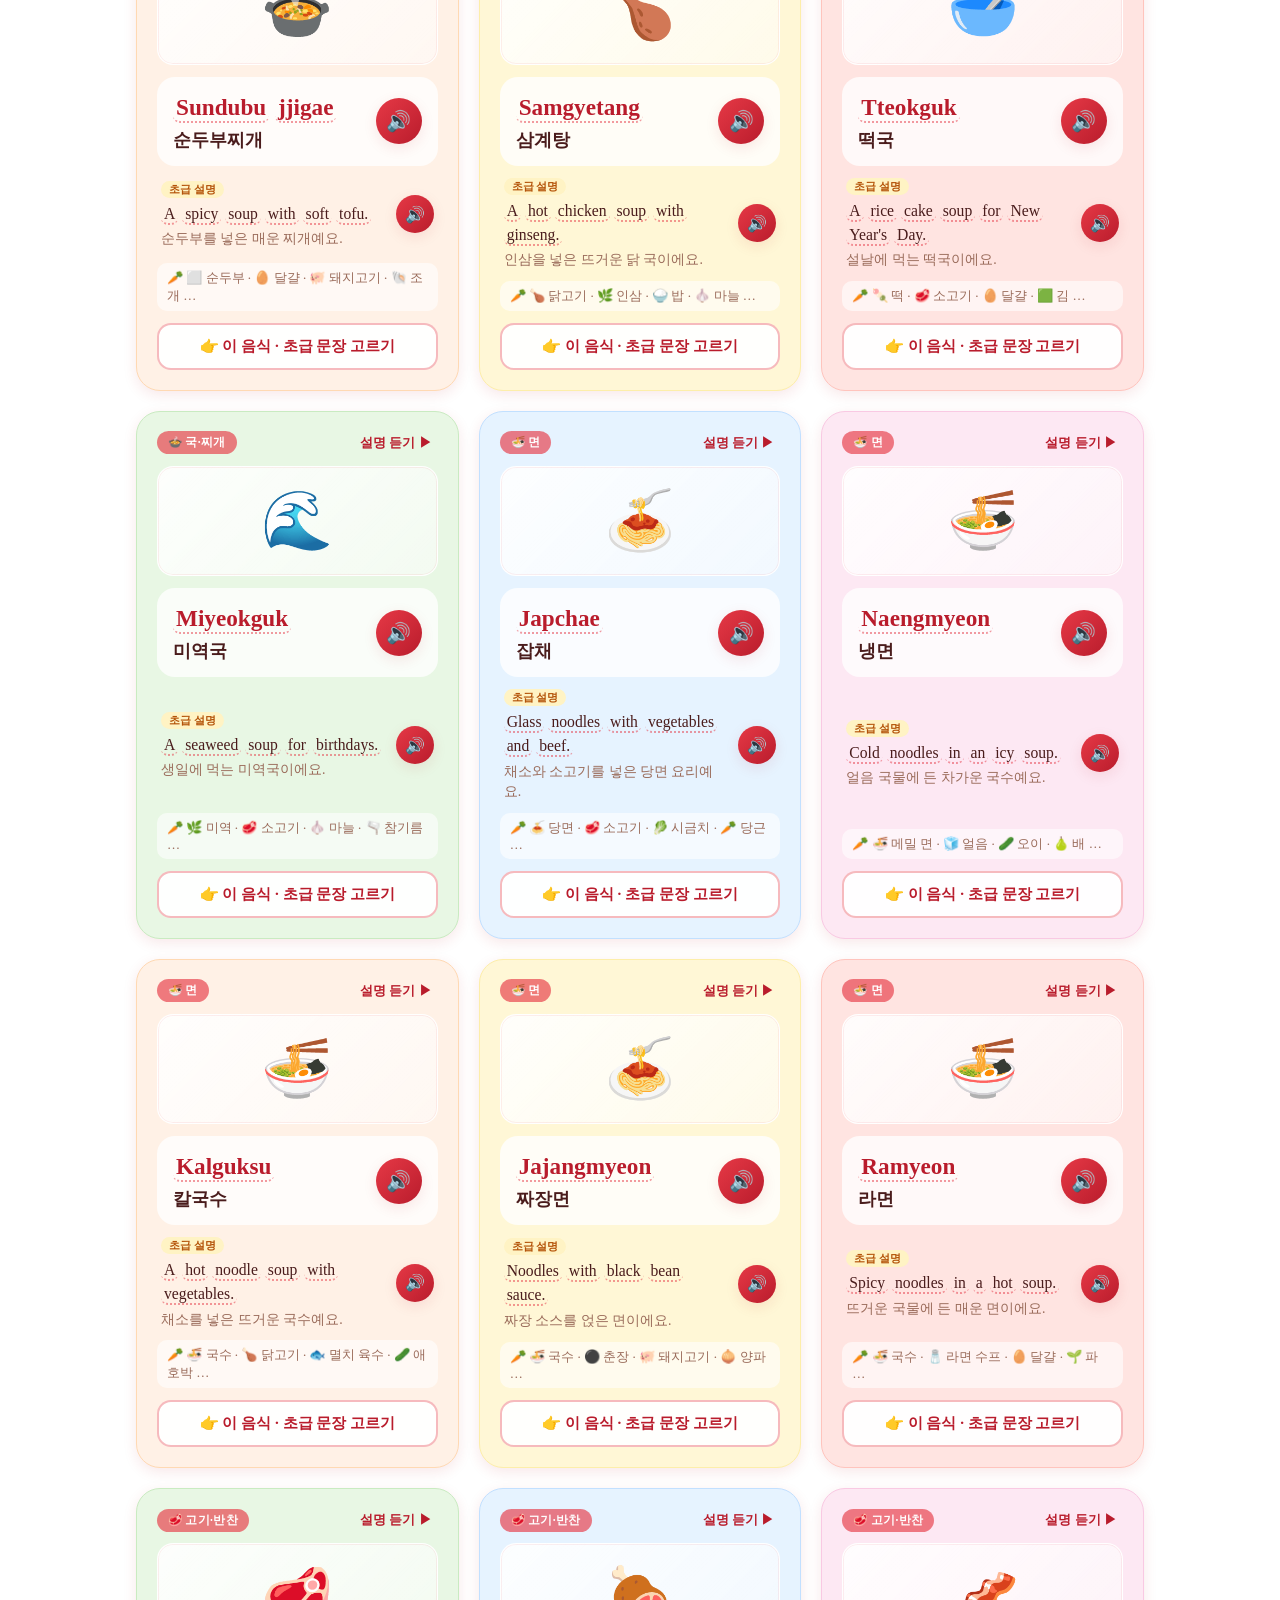
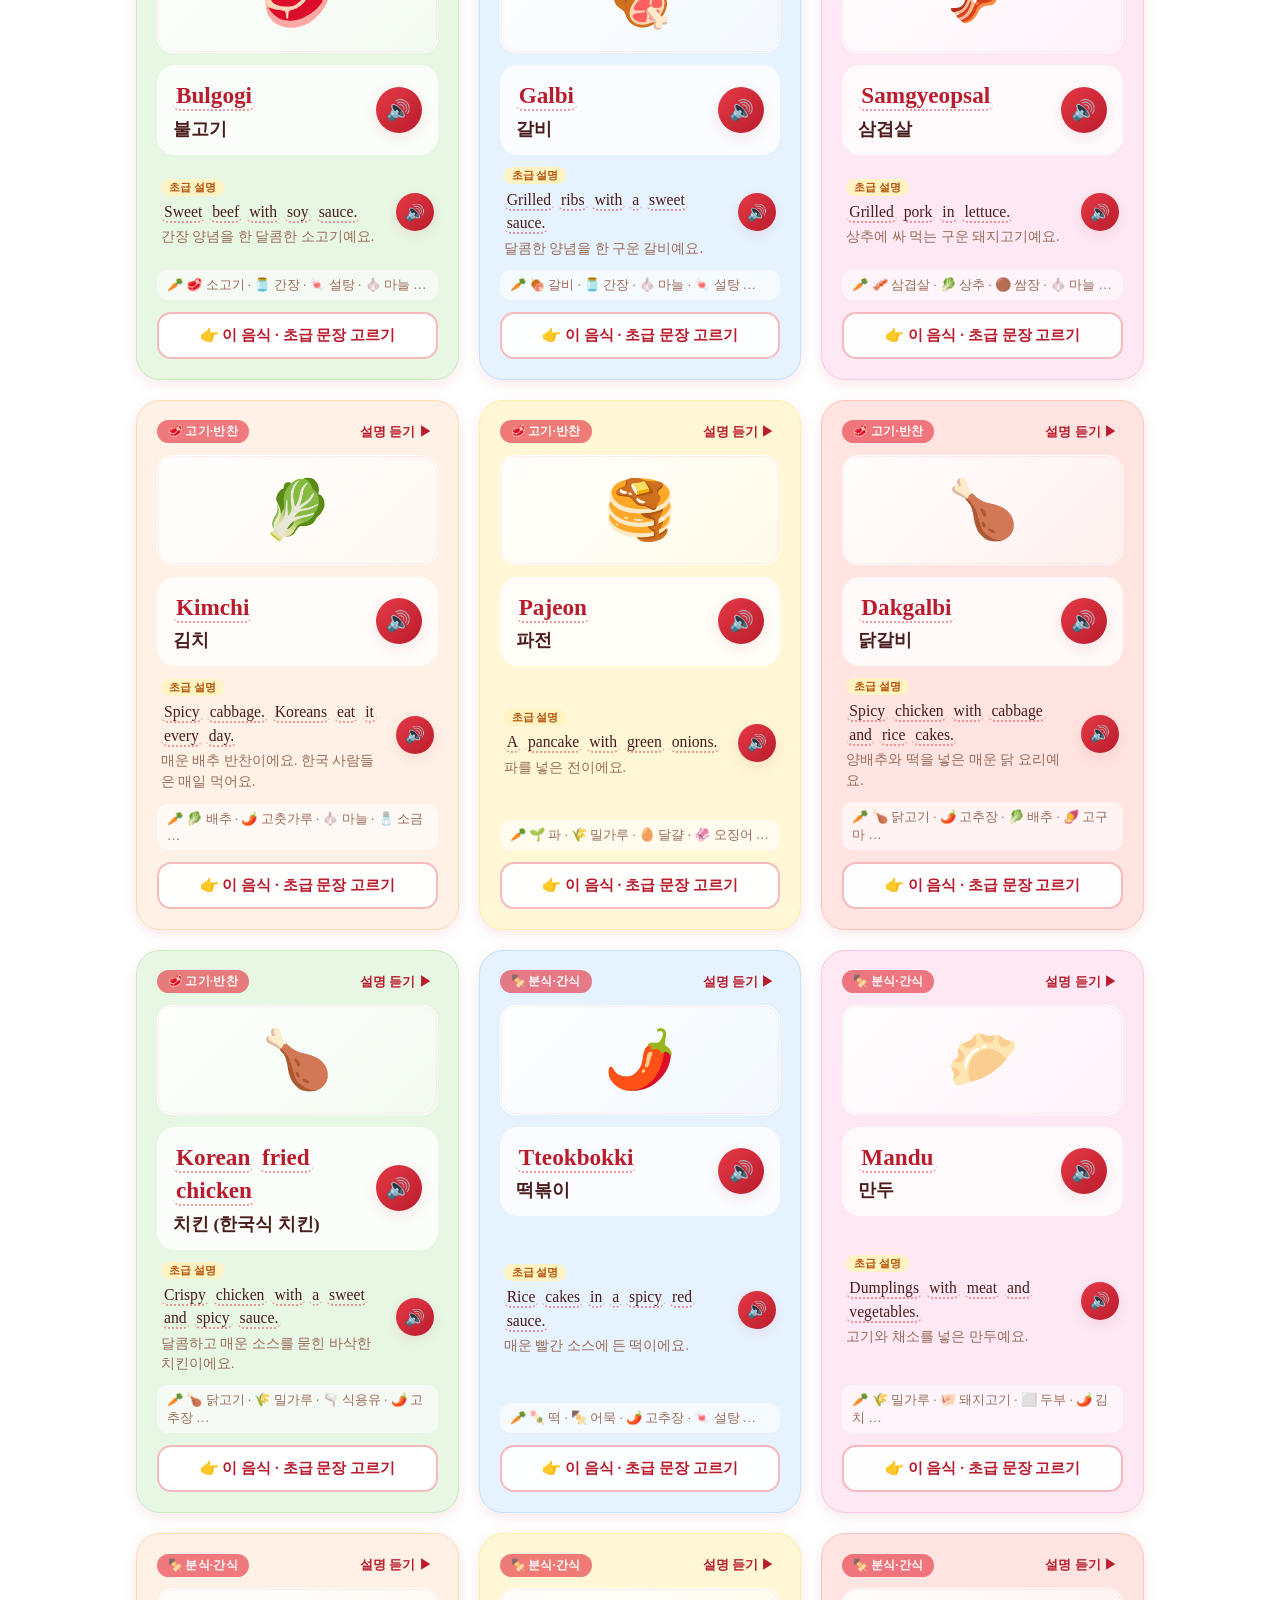
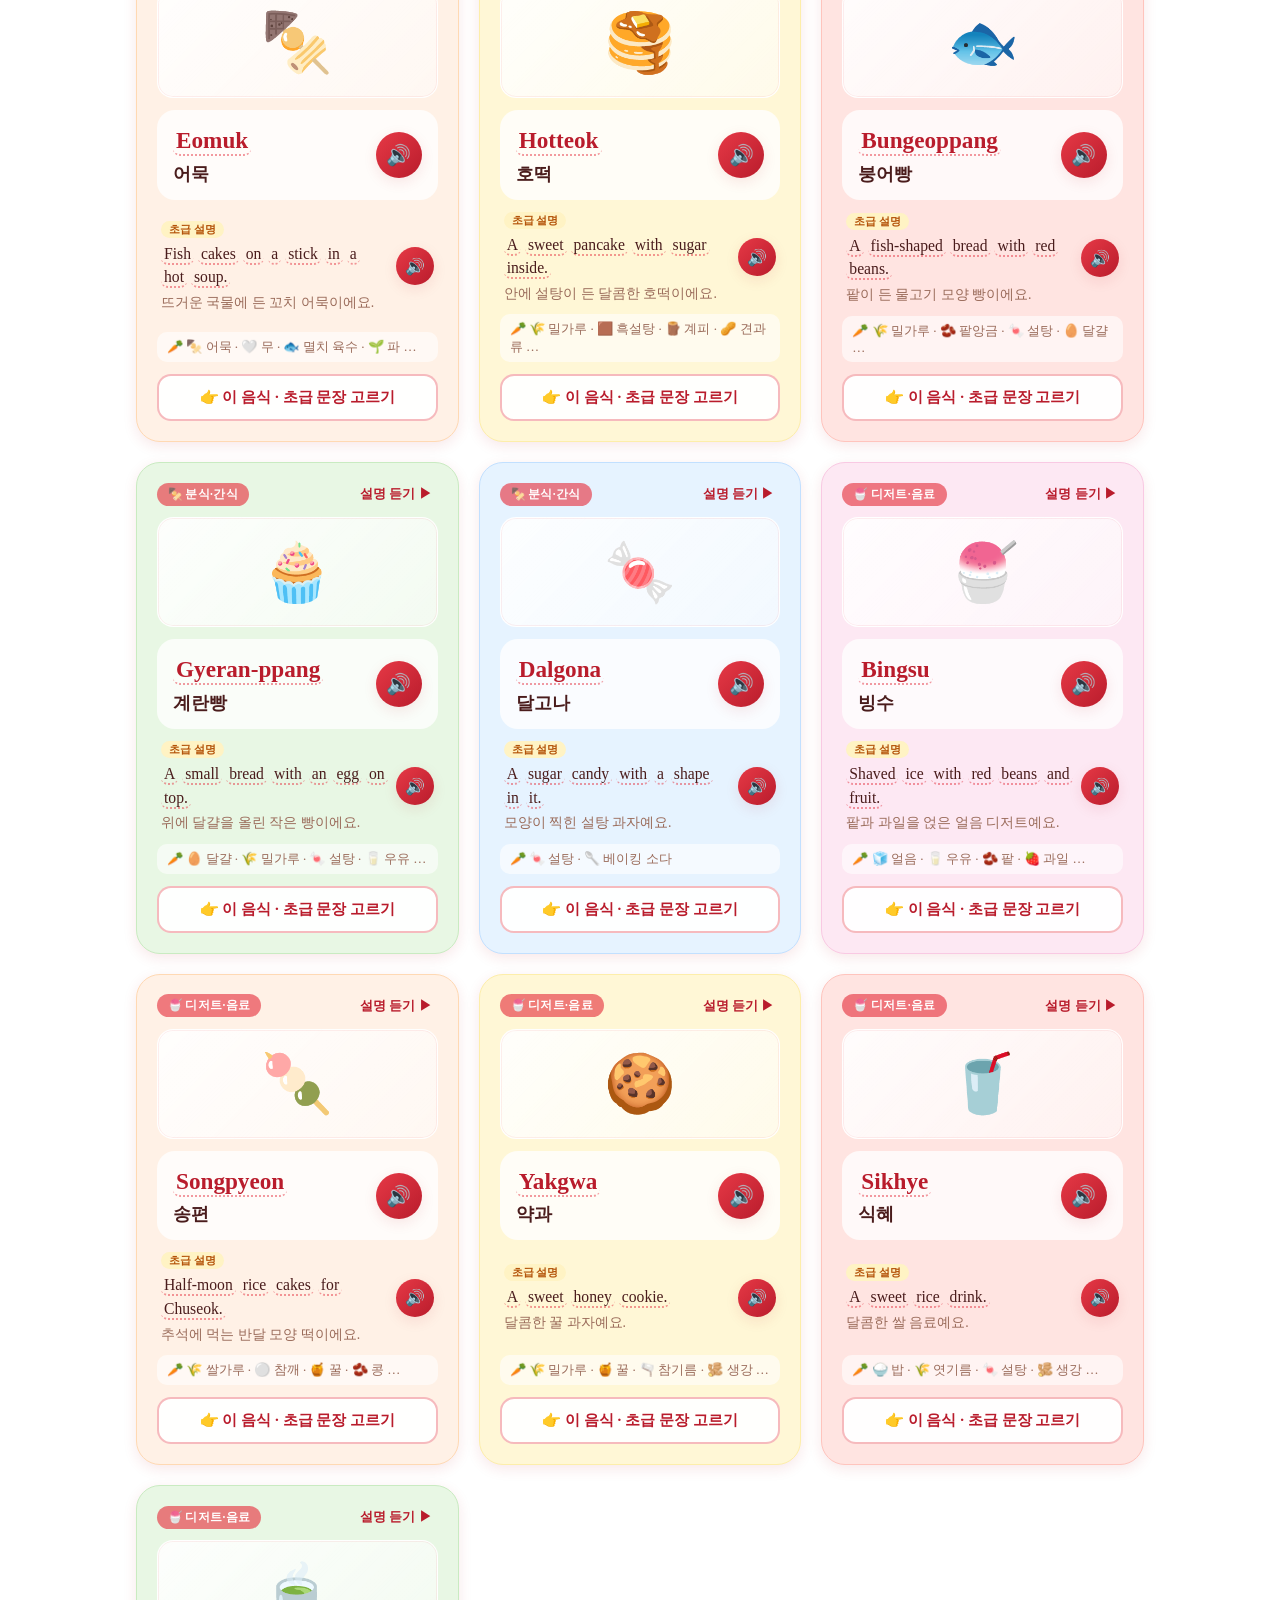
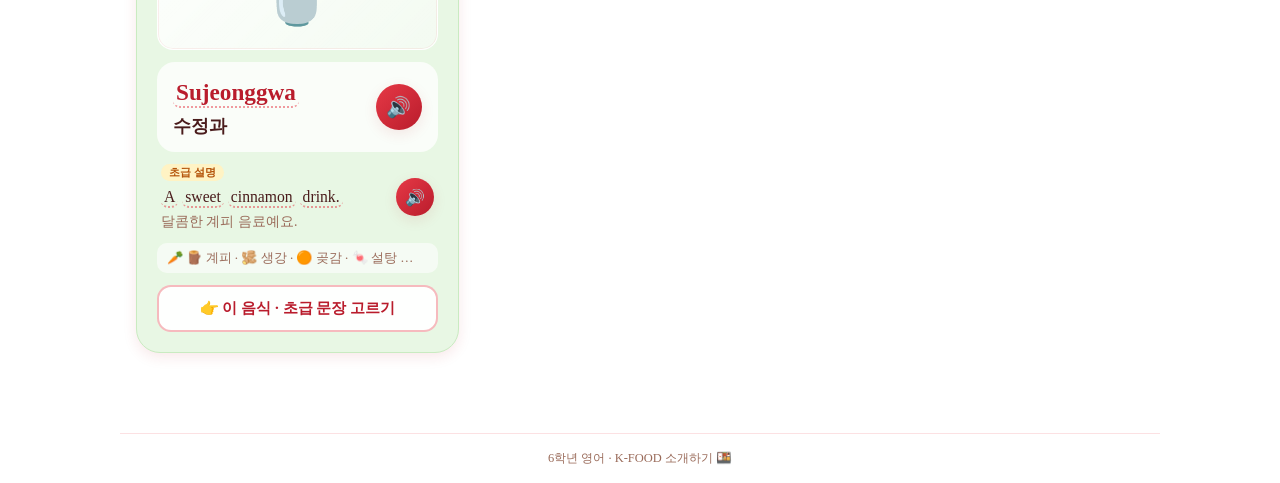
==== commit ff7a1de7: "연습 탭을 "내가 고른 문장들 연습하기"로 바꾸고 고른 소개 문장(초급/중급)을 연습 목록에 포함 - 둘러보기에서 고른 음식의 초급/중급 소개 문장이 "It is ~." 줄로 소개" ====
--- a/index.html
+++ b/index.html
@@ -20,7 +20,7 @@
   <nav class="tabs">
     <button class="tab-btn active" data-tab="explore">🍱 K-FOOD 둘러보기</button>
     <button class="tab-btn" data-tab="build">🥕 재료 · 맛 고르기 <span id="build-count" class="tab-count">0/2</span></button>
-    <button class="tab-btn" data-tab="practice">🎤 발표 연습</button>
+    <button class="tab-btn" data-tab="practice">🎤 내가 고른 문장들 연습하기</button>
   </nav>
 
   <div class="toolbar">
@@ -43,7 +43,7 @@
         <div class="cat-switch" id="food-cats">
           <button class="cat-btn active" data-cat="all">전체</button>
         </div>
-        <p class="hint">한국 음식의 <b>영어 이름</b>과 <b>한글 이름</b>을 함께 보고, 🔊를 눌러 영어로 어떻게 읽는지 들어 봐요. 음식을 소개하는 설명 문장은 <b>초급</b>(짧고 쉬운 문장)과 <b>중급</b>(조금 더 자세한 문장) 중에서 고를 수 있어요. <b>단어를 누르면 그 단어만</b> 들리고 뜻이 나와요. <b>문장 전체</b>는 옆의 🔊를 눌러 들어요. 소개하고 싶은 음식을 찾았다면 <b>👉 이 음식 소개하기</b>를 눌러요. 그러면 <b>🥕 재료 · 맛 고르기</b>로 넘어가요.</p>
+        <p class="hint">한국 음식의 <b>영어 이름</b>과 <b>한글 이름</b>을 함께 보고, 🔊를 눌러 영어로 어떻게 읽는지 들어 봐요. 음식을 소개하는 문장은 <b>초급</b>(짧고 쉬운 문장)과 <b>중급</b>(조금 더 자세한 문장) 중에서 골라요. 고른 소개 문장은 재료·맛 문장과 함께 <b>🎤 내가 고른 문장들 연습하기</b>에 들어가요. <b>단어를 누르면 그 단어만</b> 들리고 뜻이 나와요. <b>문장 전체</b>는 옆의 🔊를 눌러 들어요. 소개하고 싶은 음식을 찾았다면 <b>👉 이 음식 소개하기</b>를 눌러요. 그러면 <b>🥕 재료 · 맛 고르기</b>로 넘어가요.</p>
         <div id="food-grid" class="card-grid five"></div>
       </div>
     </section>
@@ -98,22 +98,22 @@
           <button id="build-listen" class="btn primary" disabled>🔊 고른 문장 모두 듣기</button>
           <button id="build-random" class="btn ghost">🎲 무작위로 채우기</button>
           <button id="build-clear" class="btn ghost">🧹 비우기</button>
-          <button id="build-next" class="btn" disabled>🎤 발표 연습으로 ➜</button>
+          <button id="build-next" class="btn" disabled>🎤 내가 고른 문장들 연습하러 가기 ➜</button>
         </div>
       </div>
     </section>
 
-    <!-- ===== 🎤 발표 연습 ===== -->
+    <!-- ===== 🎤 내가 고른 문장들 연습하기 ===== -->
     <section id="tab-practice" class="tab-panel">
       <div class="section-block">
-        <h2>🎤 발표 연습 <span class="count">한 줄씩 · 전체</span></h2>
-        <p class="hint">이름을 영어로 쓰면 소개글이 완성돼요(골라 먹기 문장을 넣으면 7줄). 줄마다 <b>🎙️ 말하기</b>로 정확도를 재요. <b>🎭 전체 발표하기</b>를 누르면 첫 줄부터 차례로 마이크가 켜지고, 끝나면 발표 점수가 나와요. 짝에게 소개할 때는 <b>👫 짝에게 소개하기</b> 카드를 보여 주며 말해요. (Chrome 권장)</p>
+        <h2>🎤 내가 고른 문장들 연습하기 <span class="count">한 줄씩 · 전체</span></h2>
+        <p class="hint">내가 고른 <b>음식</b>, <b>소개 문장(초급/중급)</b>, <b>재료</b>, <b>골라 먹기</b>, <b>맛</b> 문장이 한 편의 소개글로 모여요. 이름을 영어로 쓰면 완성돼요. 줄마다 🔊로 듣고 <b>🎙️ 말하기</b>로 정확도를 재요. <b>🎭 처음부터 끝까지 말하기</b>를 누르면 첫 줄부터 차례로 마이크가 켜지고, 끝나면 점수가 나와요. 짝에게 소개할 때는 <b>👫 짝에게 소개하기</b> 카드를 보여 주며 말해요. (Chrome 권장)</p>
         <div class="name-row">
           <label for="my-name">🙋 내 이름 (영어로)</label>
           <input id="my-name" type="text" maxlength="24" placeholder="예: Minsu, Seoyeon" autocomplete="off" />
         </div>
         <p id="practice-empty" class="practice-empty">
-          아직 소개글이 없어요! <b>🍱 K-FOOD 둘러보기</b>에서 음식을 고르고 <b>🥕 재료 · 맛 고르기</b>를 먼저 해요.
+          아직 고른 문장이 없어요! <b>🍱 K-FOOD 둘러보기</b>에서 음식과 소개 문장(초급/중급)을 고르고 <b>🥕 재료 · 맛 고르기</b>를 먼저 해요.
         </p>
         <div id="practice-list" class="practice-list"></div>
       </div>
--- a/style.css
+++ b/style.css
@@ -349,6 +349,7 @@
 .prow-text { flex: 1; min-width: 0; }
 .prow-text .en { font-weight: 700; font-size: 1.15rem; line-height: 1.4; color: var(--text); }
 .prow-text .ko { color: var(--muted); font-size: 0.9rem; margin-top: 2px; }
+.prow-tag { display: inline-block; font-size: 0.75rem; font-weight: 800; color: #b45309; background: #fff3c4; padding: 1px 8px; border-radius: 999px; margin: 0 0 2px 6px; }
 .prow-who { display: inline-block; font-size: 0.75rem; font-weight: 800; color: #fff; padding: 1px 8px; border-radius: 999px; margin-bottom: 2px; background: var(--primary); }
 .mic-btn {
   width: auto; height: 42px; border-radius: 999px; padding: 0 14px; border: none; cursor: pointer;
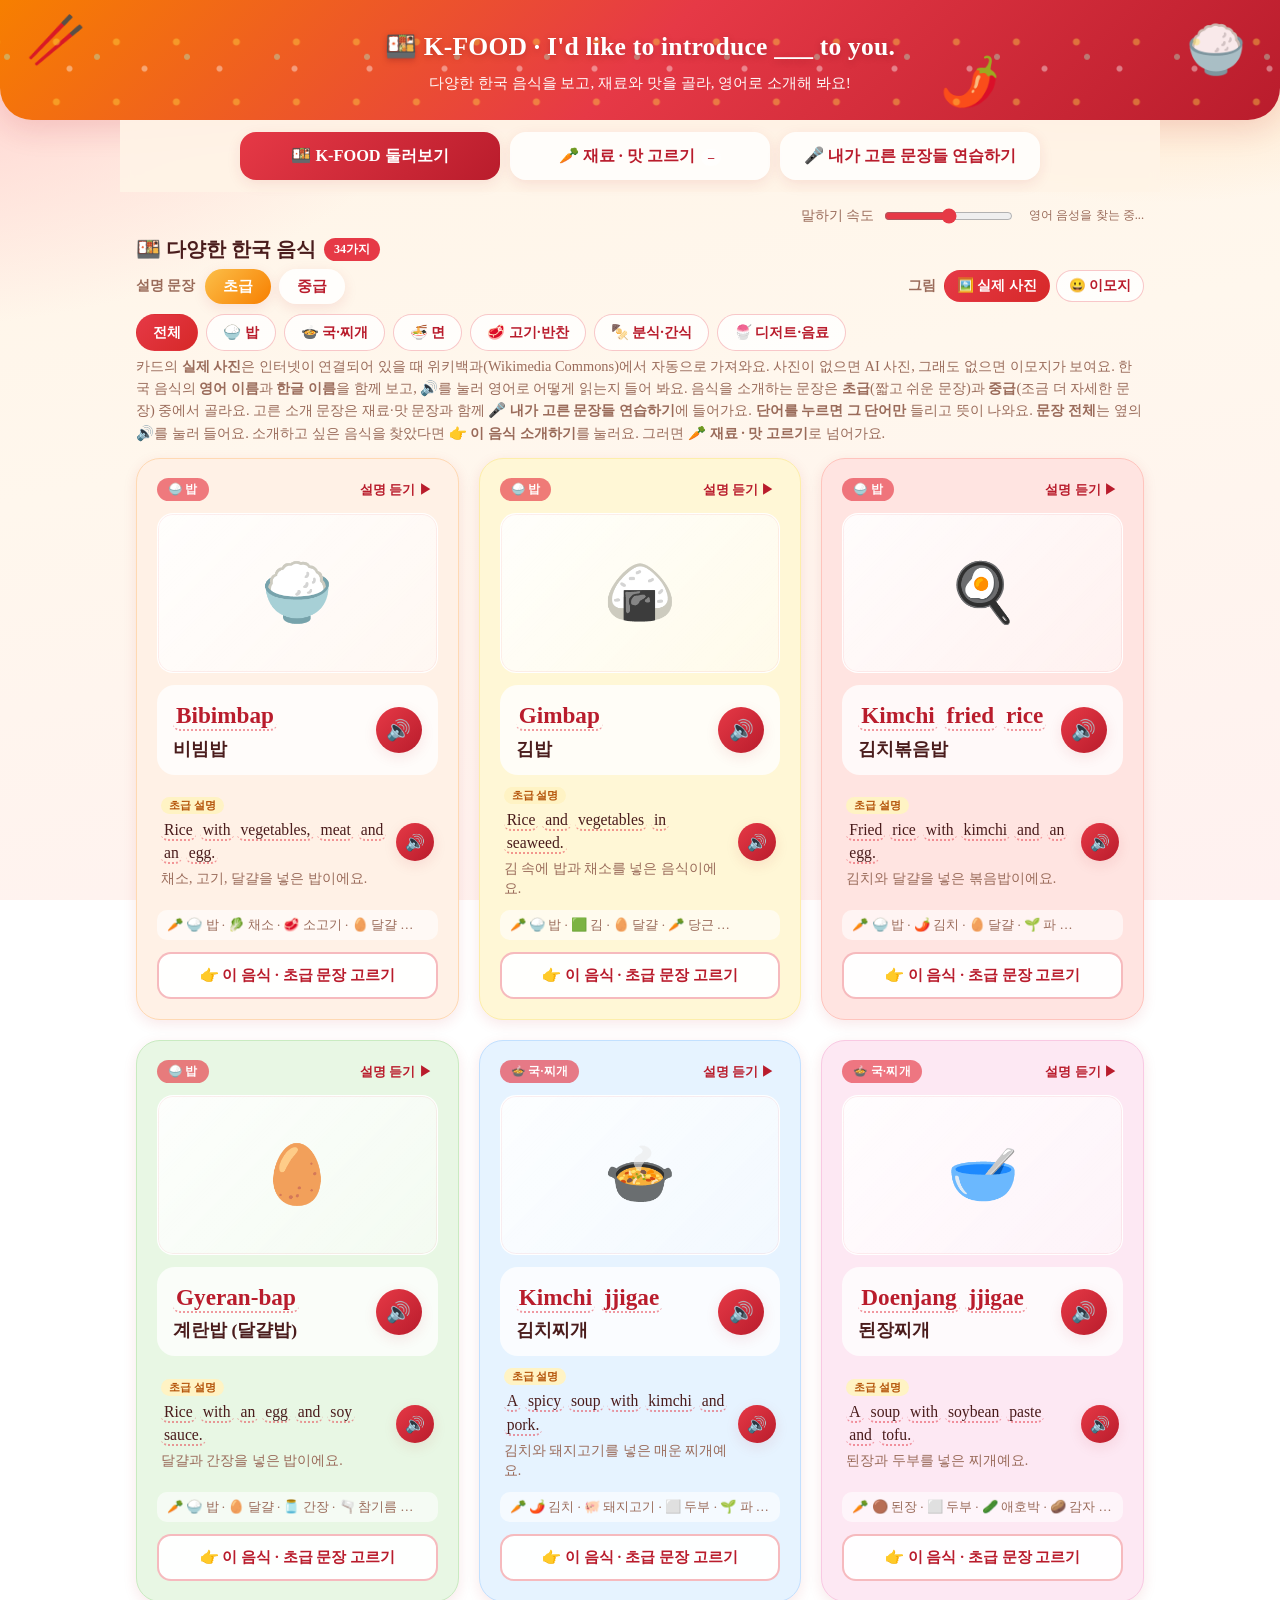
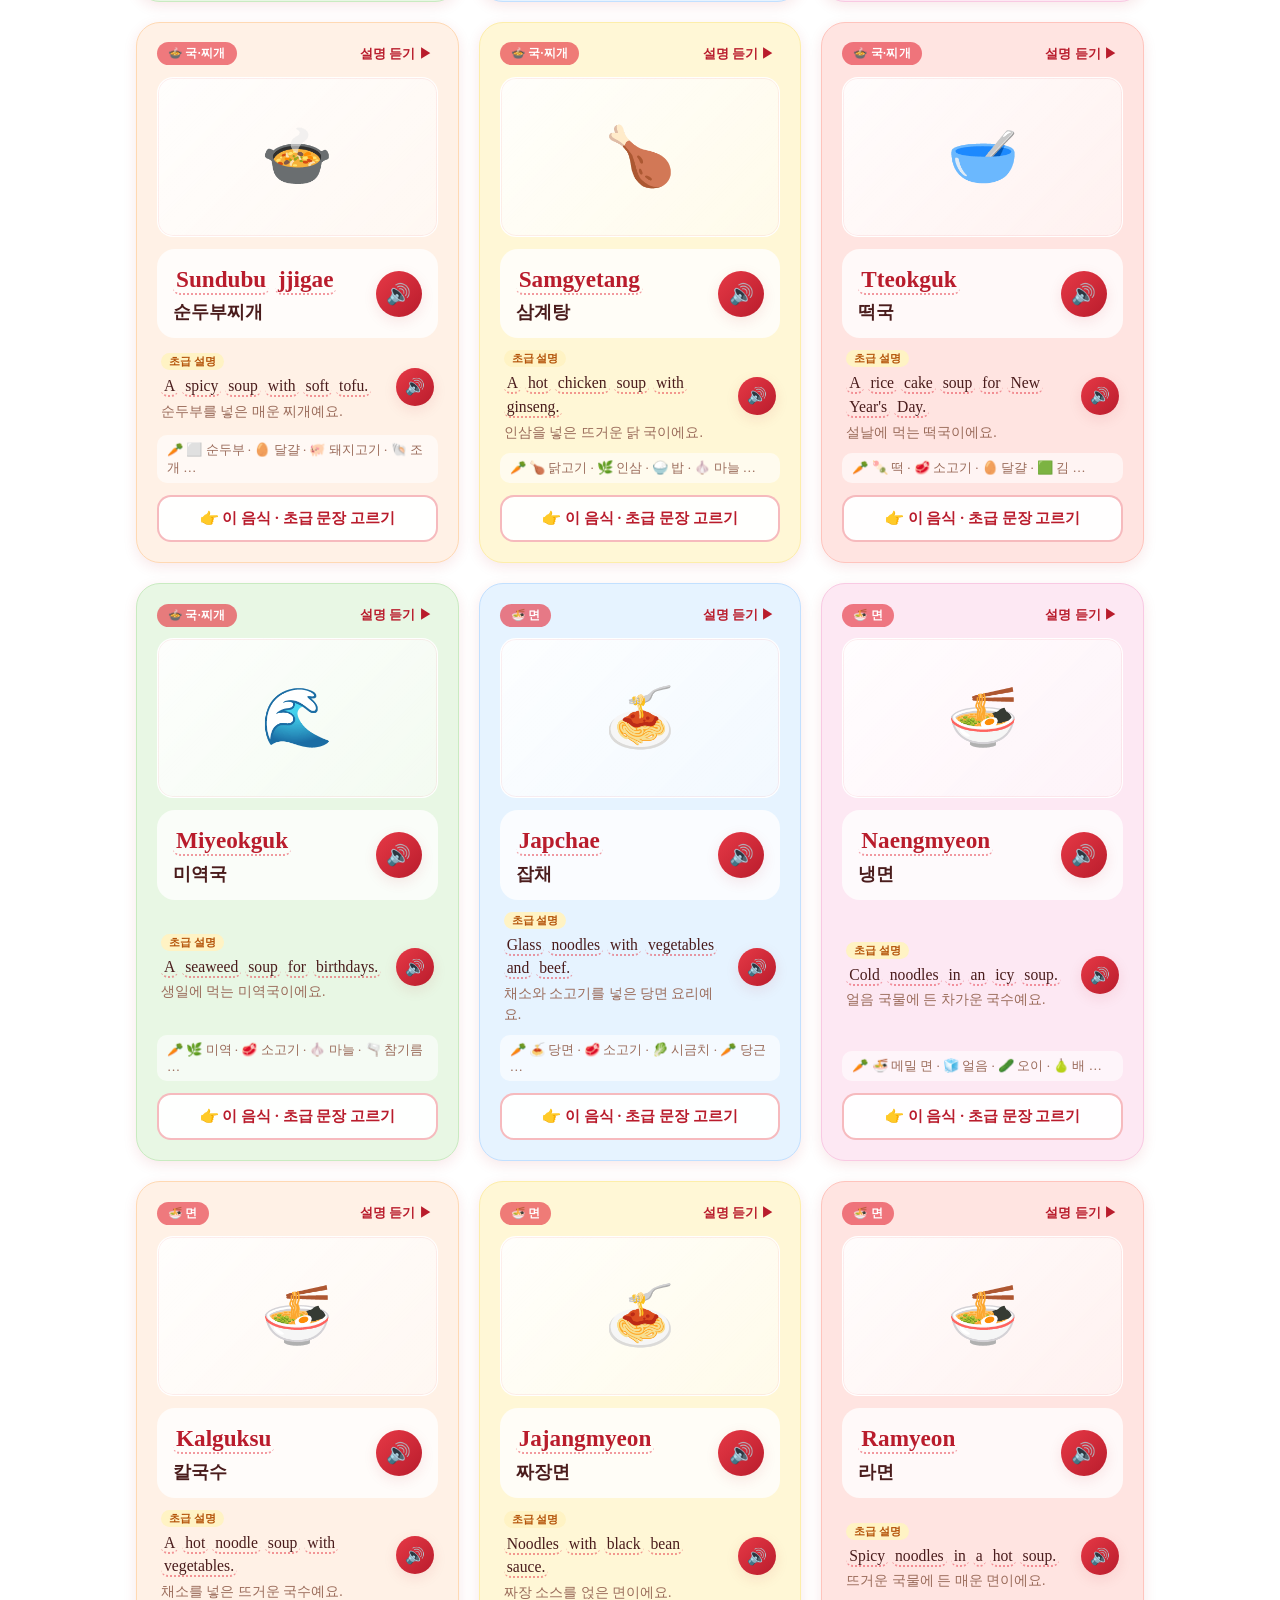
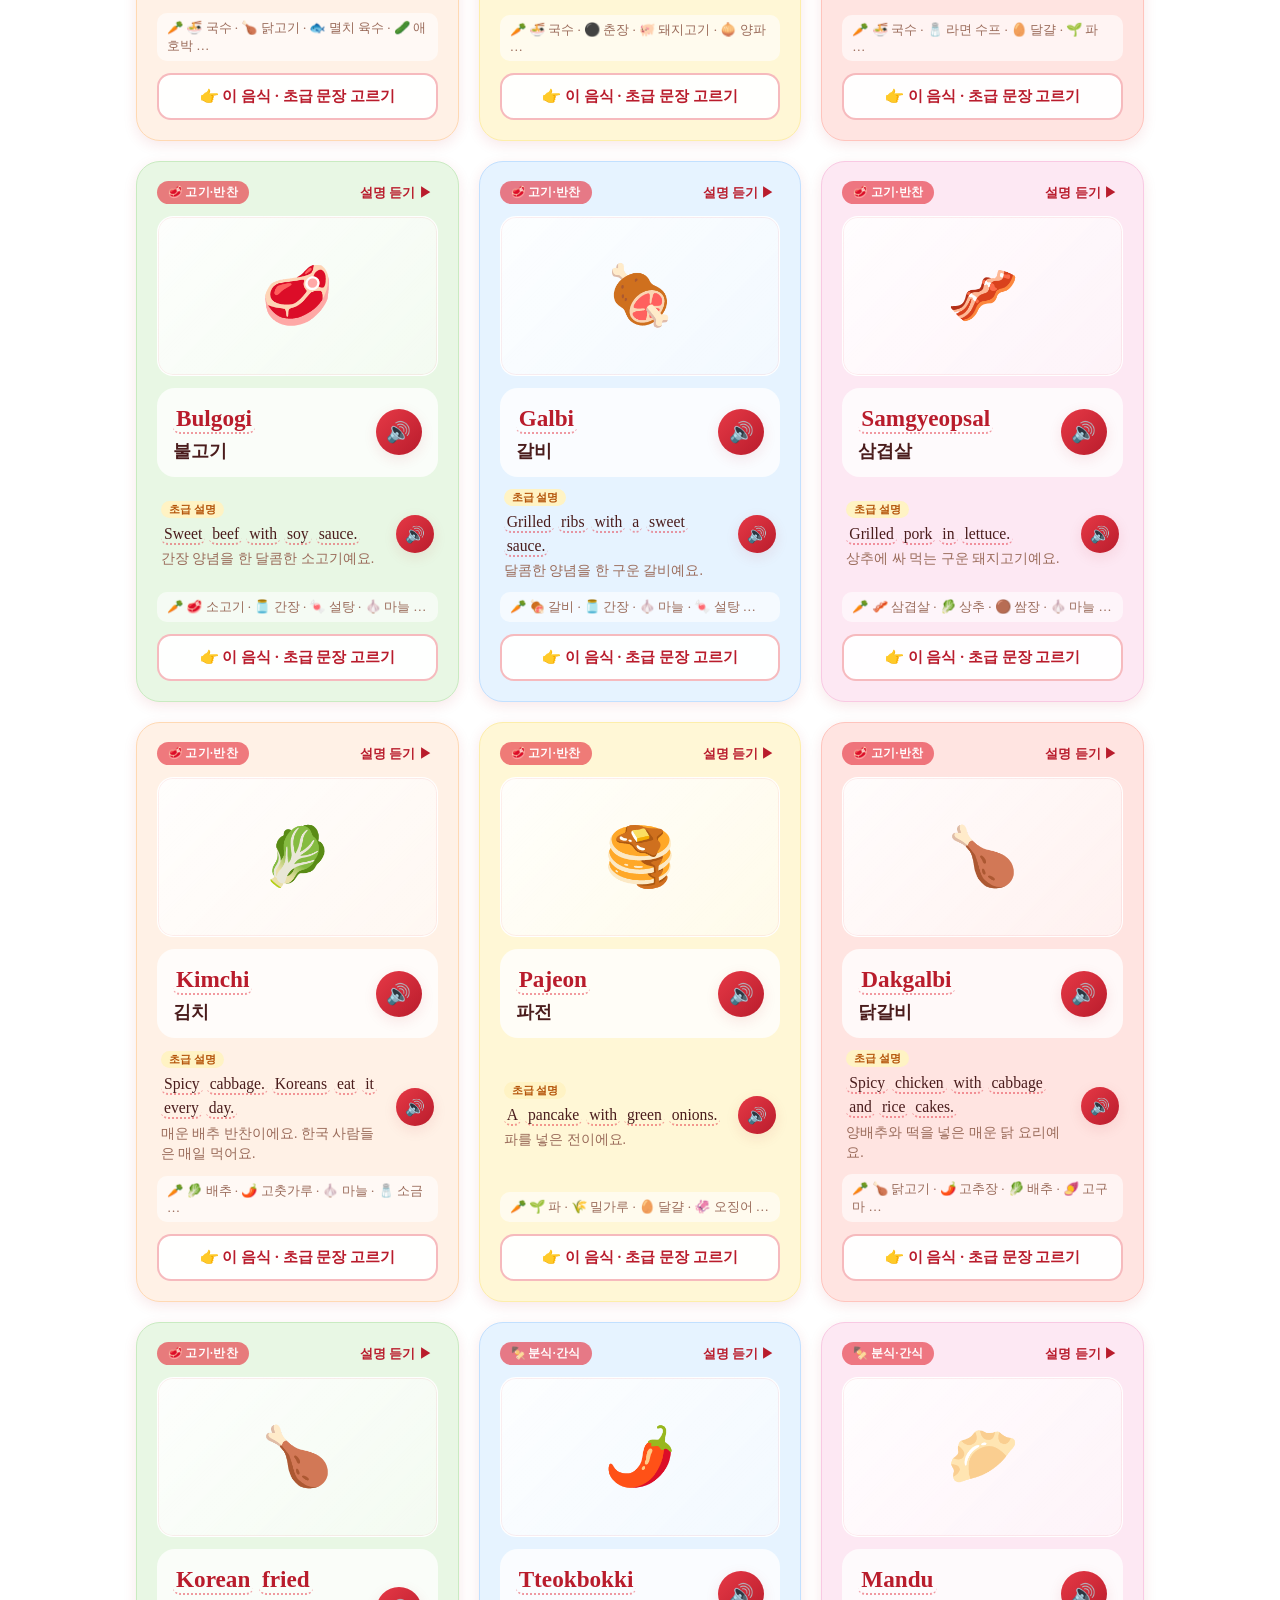
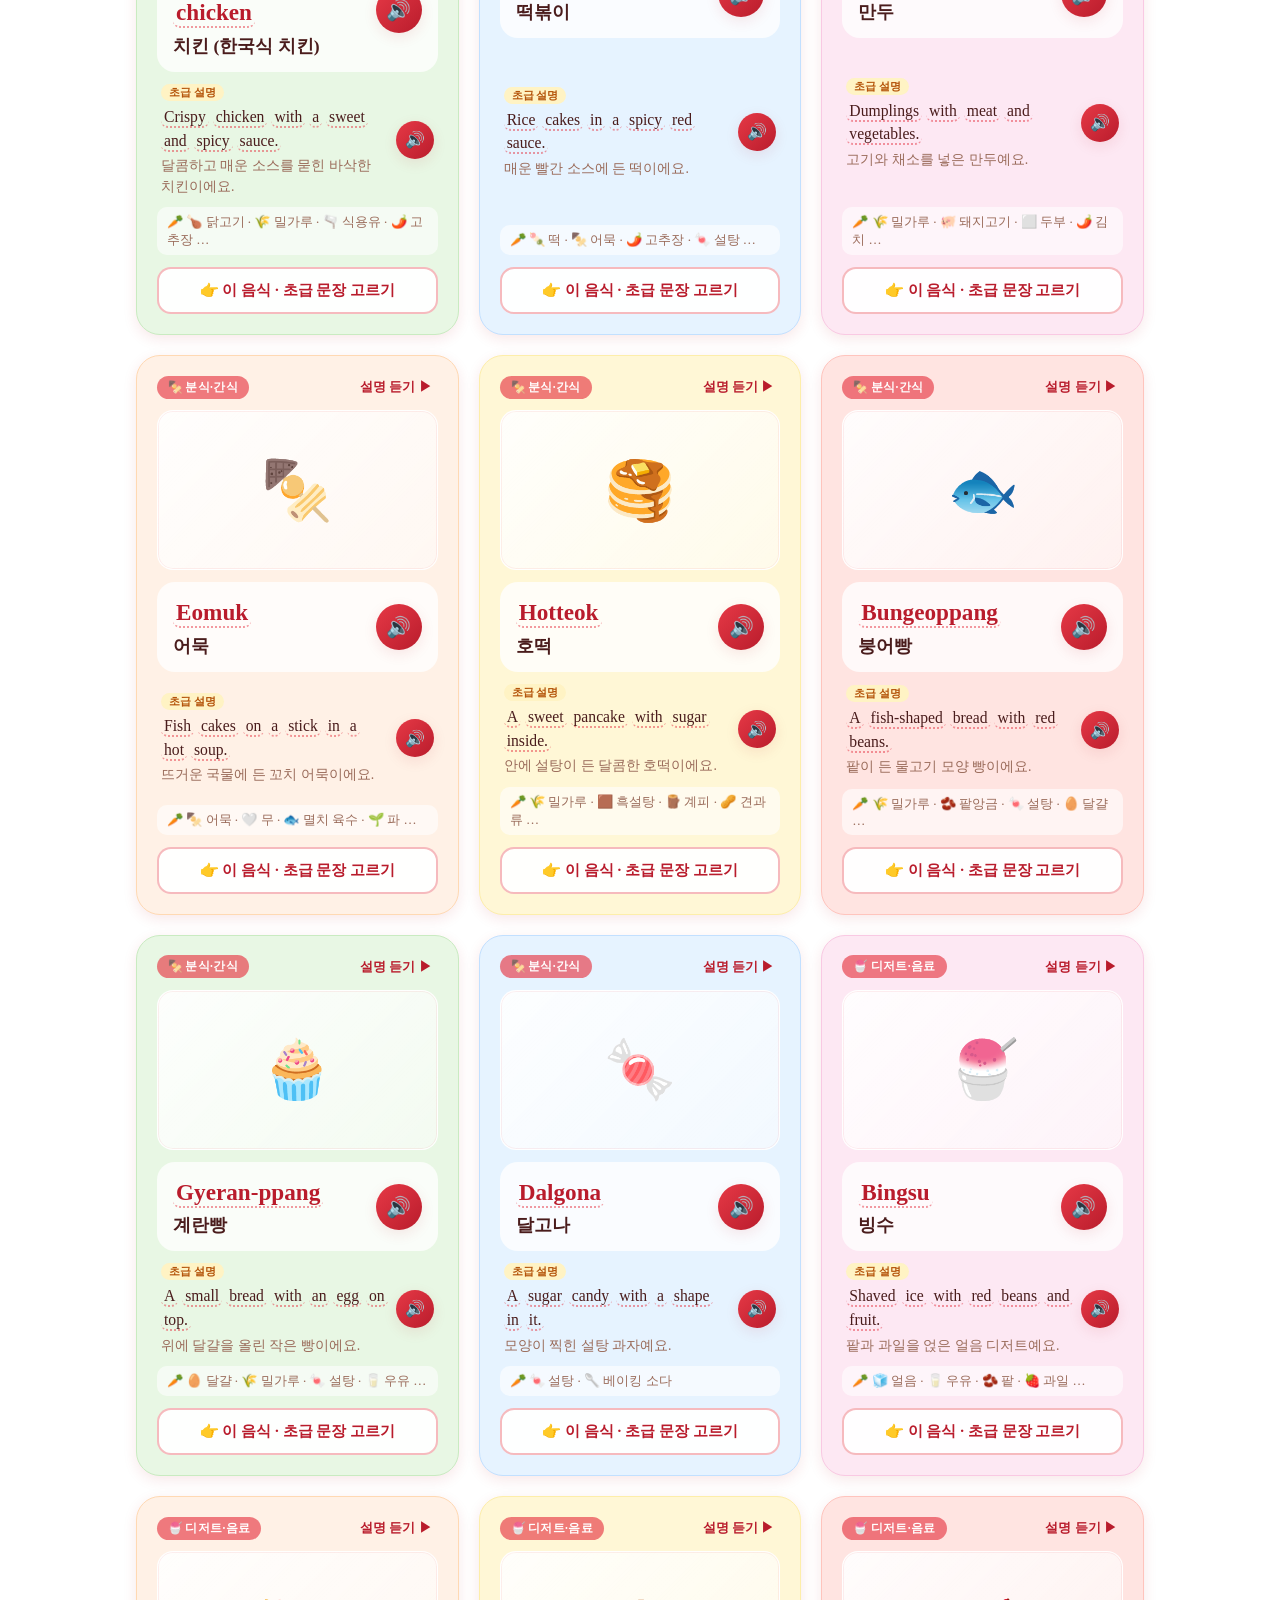
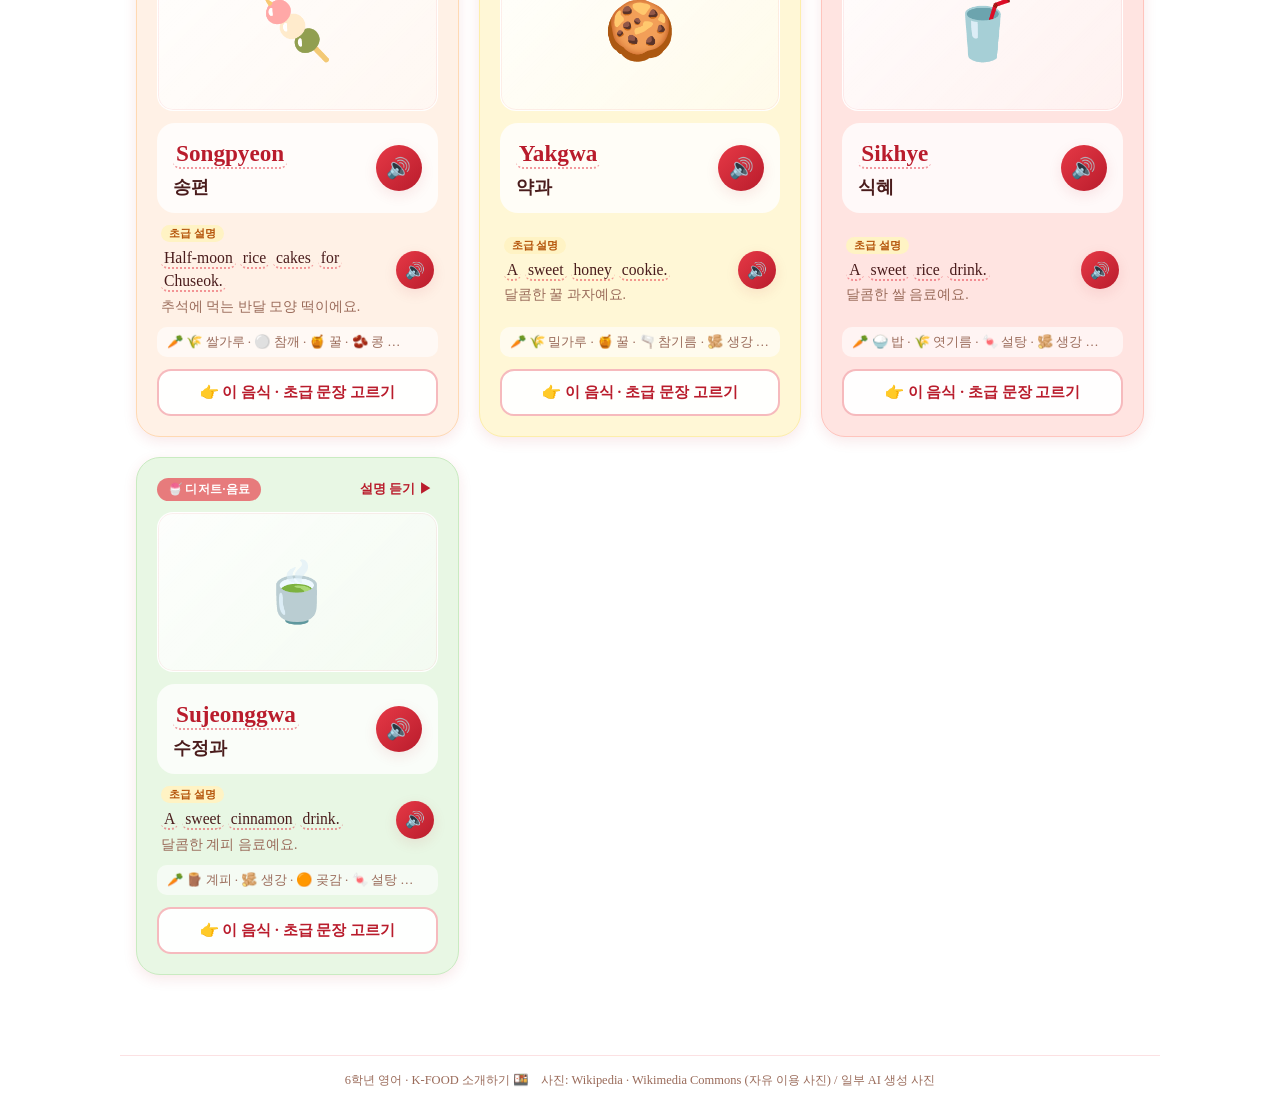
==== commit 69871a15: "음식 카드에 실제 사진 표시: 위키백과 대표 사진 → AI 사진 → 이모지 순으로 자동 대체 - 영어 위키백과 요약 API로 음식마다 대표 사진(Wikimedia Commons)을" ====
--- a/index.html
+++ b/index.html
@@ -35,15 +35,22 @@
     <section id="tab-explore" class="tab-panel active">
       <div class="section-block">
         <h2>🍱 다양한 한국 음식 <span class="count" id="food-count"></span></h2>
-        <div class="level-switch" id="desc-level">
-          <span class="level-label">설명 문장</span>
-          <button class="level-btn active" data-level="beginner">초급</button>
-          <button class="level-btn" data-level="intermediate">중급</button>
+        <div class="switch-row">
+          <div class="level-switch" id="desc-level">
+            <span class="level-label">설명 문장</span>
+            <button class="level-btn active" data-level="beginner">초급</button>
+            <button class="level-btn" data-level="intermediate">중급</button>
+          </div>
+          <div class="mode-switch" id="photo-mode">
+            <span class="level-label">그림</span>
+            <button class="cat-btn active" data-photo="on">🖼️ 실제 사진</button>
+            <button class="cat-btn" data-photo="off">😀 이모지</button>
+          </div>
         </div>
         <div class="cat-switch" id="food-cats">
           <button class="cat-btn active" data-cat="all">전체</button>
         </div>
-        <p class="hint">한국 음식의 <b>영어 이름</b>과 <b>한글 이름</b>을 함께 보고, 🔊를 눌러 영어로 어떻게 읽는지 들어 봐요. 음식을 소개하는 문장은 <b>초급</b>(짧고 쉬운 문장)과 <b>중급</b>(조금 더 자세한 문장) 중에서 골라요. 고른 소개 문장은 재료·맛 문장과 함께 <b>🎤 내가 고른 문장들 연습하기</b>에 들어가요. <b>단어를 누르면 그 단어만</b> 들리고 뜻이 나와요. <b>문장 전체</b>는 옆의 🔊를 눌러 들어요. 소개하고 싶은 음식을 찾았다면 <b>👉 이 음식 소개하기</b>를 눌러요. 그러면 <b>🥕 재료 · 맛 고르기</b>로 넘어가요.</p>
+        <p class="hint">카드의 <b>실제 사진</b>은 인터넷이 연결되어 있을 때 위키백과(Wikimedia Commons)에서 자동으로 가져와요. 사진이 없으면 AI 사진, 그래도 없으면 이모지가 보여요. 한국 음식의 <b>영어 이름</b>과 <b>한글 이름</b>을 함께 보고, 🔊를 눌러 영어로 어떻게 읽는지 들어 봐요. 음식을 소개하는 문장은 <b>초급</b>(짧고 쉬운 문장)과 <b>중급</b>(조금 더 자세한 문장) 중에서 골라요. 고른 소개 문장은 재료·맛 문장과 함께 <b>🎤 내가 고른 문장들 연습하기</b>에 들어가요. <b>단어를 누르면 그 단어만</b> 들리고 뜻이 나와요. <b>문장 전체</b>는 옆의 🔊를 눌러 들어요. 소개하고 싶은 음식을 찾았다면 <b>👉 이 음식 소개하기</b>를 눌러요. 그러면 <b>🥕 재료 · 맛 고르기</b>로 넘어가요.</p>
         <div id="food-grid" class="card-grid five"></div>
       </div>
     </section>
@@ -128,6 +135,7 @@
 
   <footer class="app-footer">
     <span class="voice-status">6학년 영어 · K-FOOD 소개하기 🍱</span>
+    <span class="voice-status">사진: Wikipedia · Wikimedia Commons (자유 이용 사진) / 일부 AI 생성 사진</span>
   </footer>
 
   <script src="data.js"></script>
--- a/style.css
+++ b/style.css
@@ -170,14 +170,26 @@
 .listen-all:hover { background: rgba(230, 57, 70, 0.12); }
 .listen-all:active { transform: scale(0.94); }
 
-.card .emoji {
-  display: flex; align-items: center; justify-content: center;
-  height: 110px; margin: 4px 0 12px; border-radius: 16px;
-  font-size: 3.6rem; line-height: 1;
+/* 그림 타일: 이모지 기본, 사진이 오면 사진 + 이모지 배지 */
+.visual {
+  position: relative; overflow: hidden; border-radius: 16px;
   background: linear-gradient(135deg, rgba(255,255,255,0.9), rgba(255,255,255,0.5));
   border: 1.5px solid rgba(255,255,255,0.9);
   box-shadow: inset 0 0 0 1px rgba(230, 57, 70, 0.08);
 }
+.visual .emoji {
+  display: flex; align-items: center; justify-content: center;
+  width: 100%; height: 100%; font-size: 3.6rem; line-height: 1;
+  transition: all 0.25s;
+}
+.visual .photo { position: absolute; inset: 0; width: 100%; height: 100%; object-fit: cover; opacity: 0; transition: opacity 0.3s; }
+.visual.has-photo .photo { opacity: 1; }
+.visual.has-photo .emoji {
+  position: absolute; z-index: 2; width: auto; height: auto; left: auto; right: 8px; bottom: 8px; top: auto;
+  font-size: 1.5rem; padding: 4px 7px; border-radius: 12px;
+  background: rgba(255,255,255,0.88); box-shadow: 0 2px 8px rgba(0,0,0,0.18);
+}
+.card .card-visual { height: 160px; margin: 4px 0 12px; }
 
 .sentence-box {
   display: flex; align-items: center; gap: 12px;
@@ -305,10 +317,12 @@
 .food-head { display: flex; align-items: center; gap: 18px; flex-wrap: wrap; }
 .food-head.empty { flex-direction: column; text-align: center; border-style: dashed; }
 .food-head-empty { color: var(--muted); font-size: 1.02rem; line-height: 1.6; }
-.food-head-emoji {
-  width: 92px; height: 92px; flex-shrink: 0; display: flex; align-items: center; justify-content: center;
-  font-size: 3.2rem; border-radius: 22px; background: #fff; border: 2px solid rgba(230, 57, 70, 0.18);
-}
+.food-head-visual { width: 150px; height: 110px; flex-shrink: 0; border-radius: 22px; background: #fff; border: 2px solid rgba(230, 57, 70, 0.18); }
+.food-head-visual .emoji { font-size: 3.2rem; }
+.food-head-visual.has-photo .emoji { font-size: 1.3rem; right: 6px; bottom: 6px; }
+.switch-row { display: flex; align-items: center; justify-content: space-between; gap: 12px; flex-wrap: wrap; margin: 6px 0 4px; }
+.switch-row .level-switch { margin: 0; }
+.switch-row .mode-switch { align-items: center; gap: 6px; }
 .food-head-text { flex: 1; min-width: 200px; }
 .food-head-en { font-size: 1.8rem; font-weight: 800; color: var(--primary-dark); line-height: 1.3; }
 .food-head-ko { font-size: 1.15rem; font-weight: 700; margin-top: 2px; }
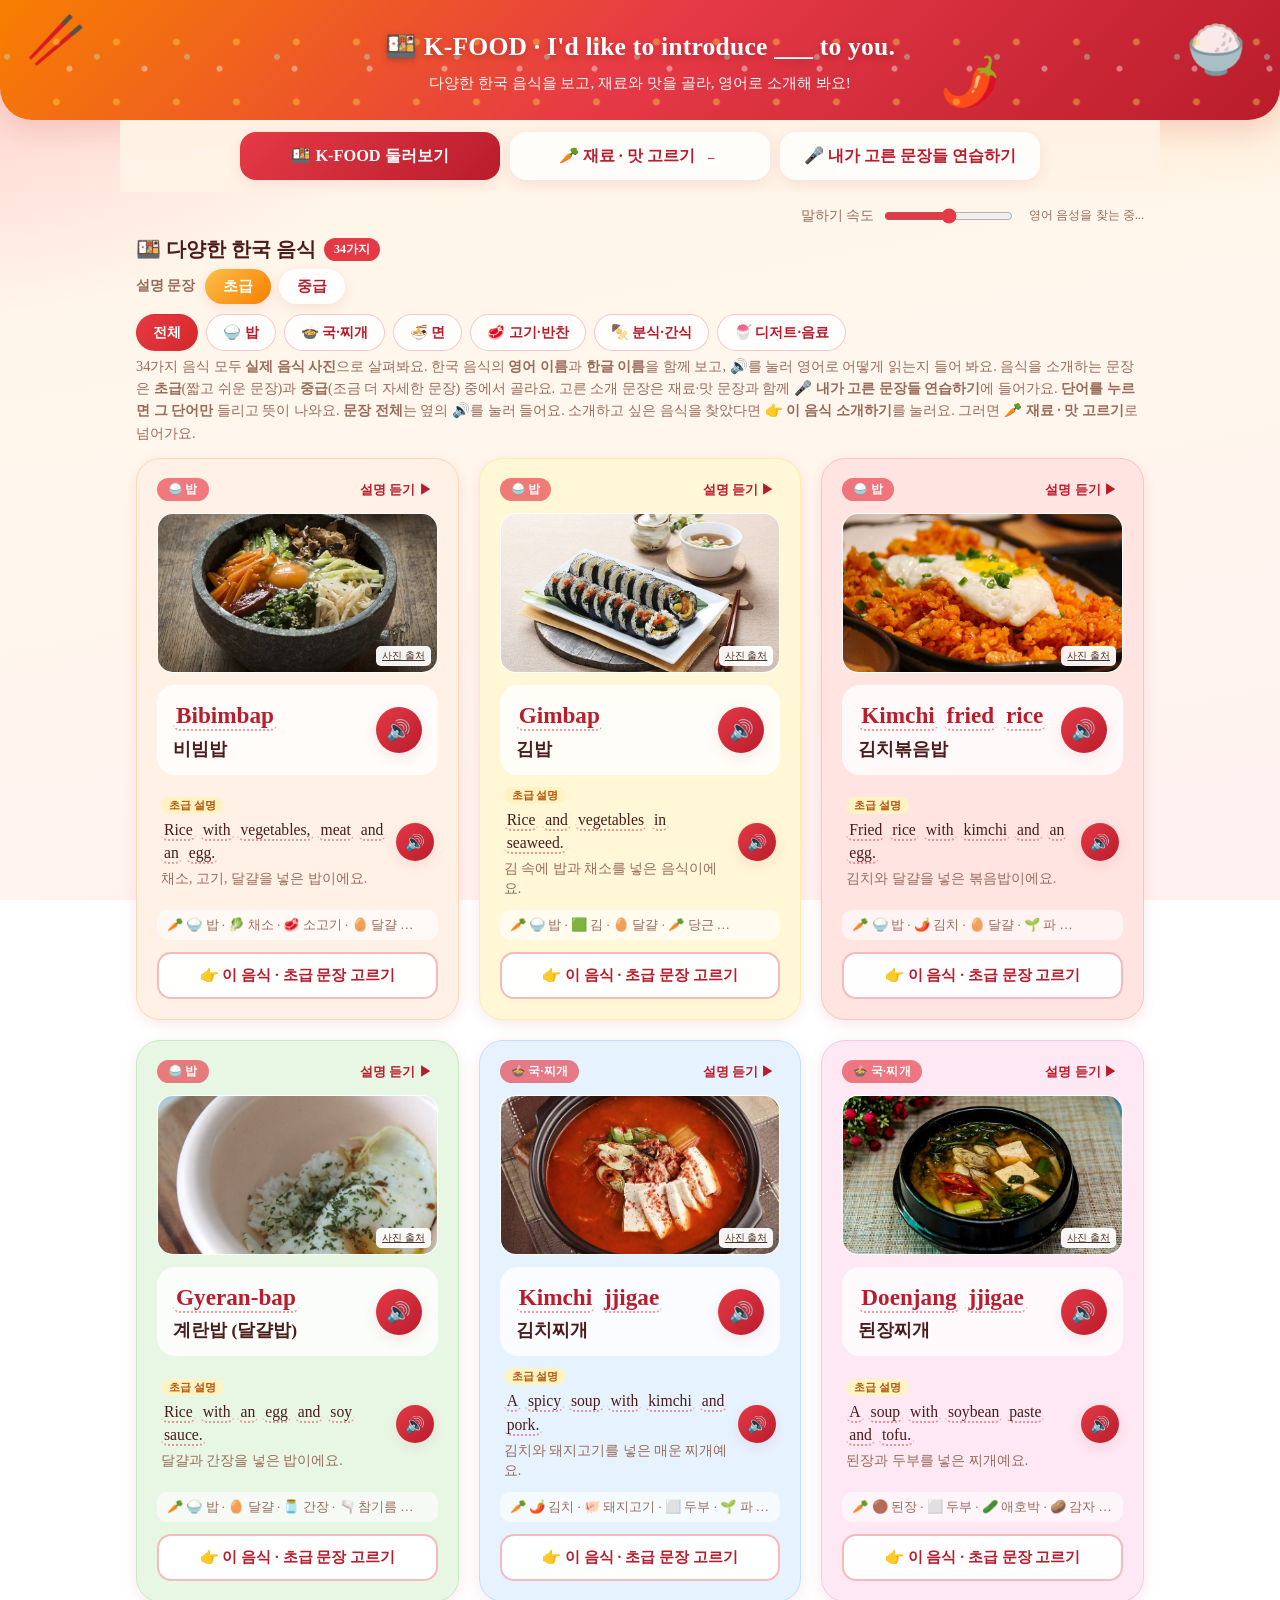
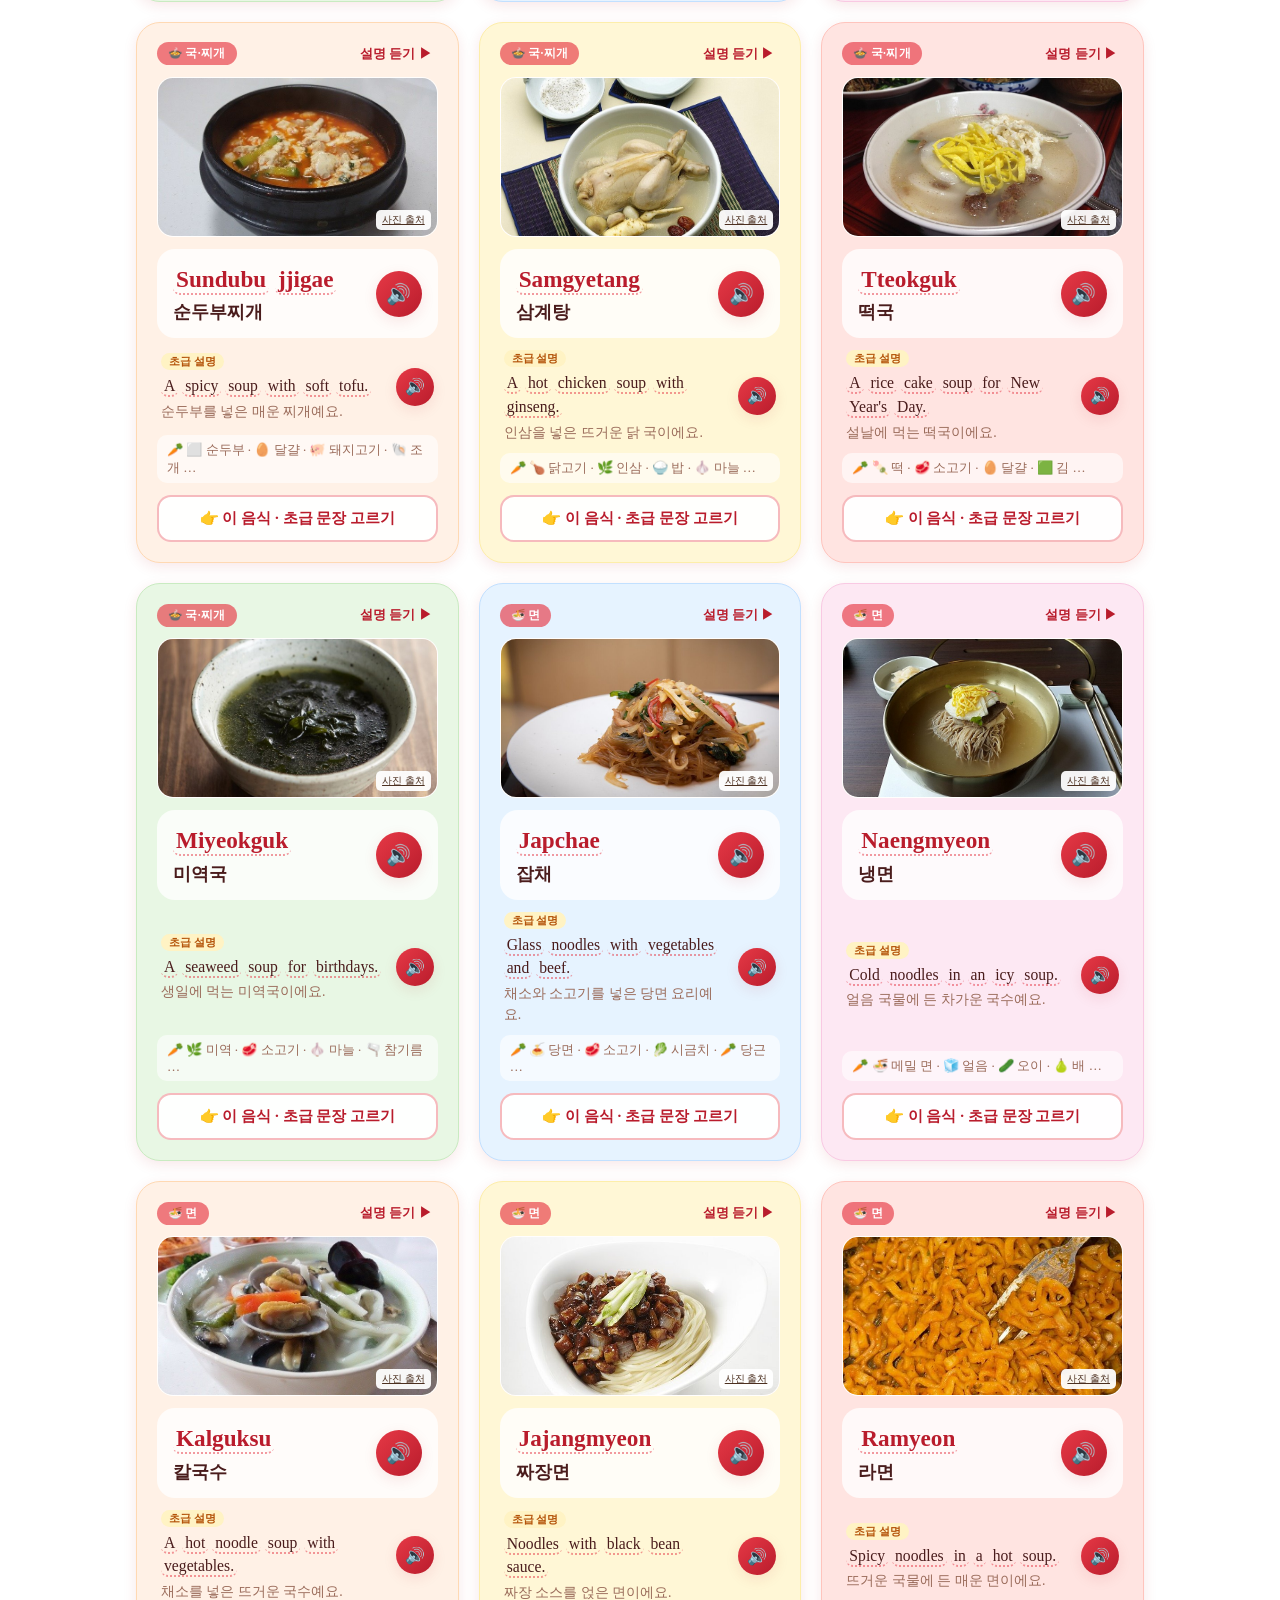
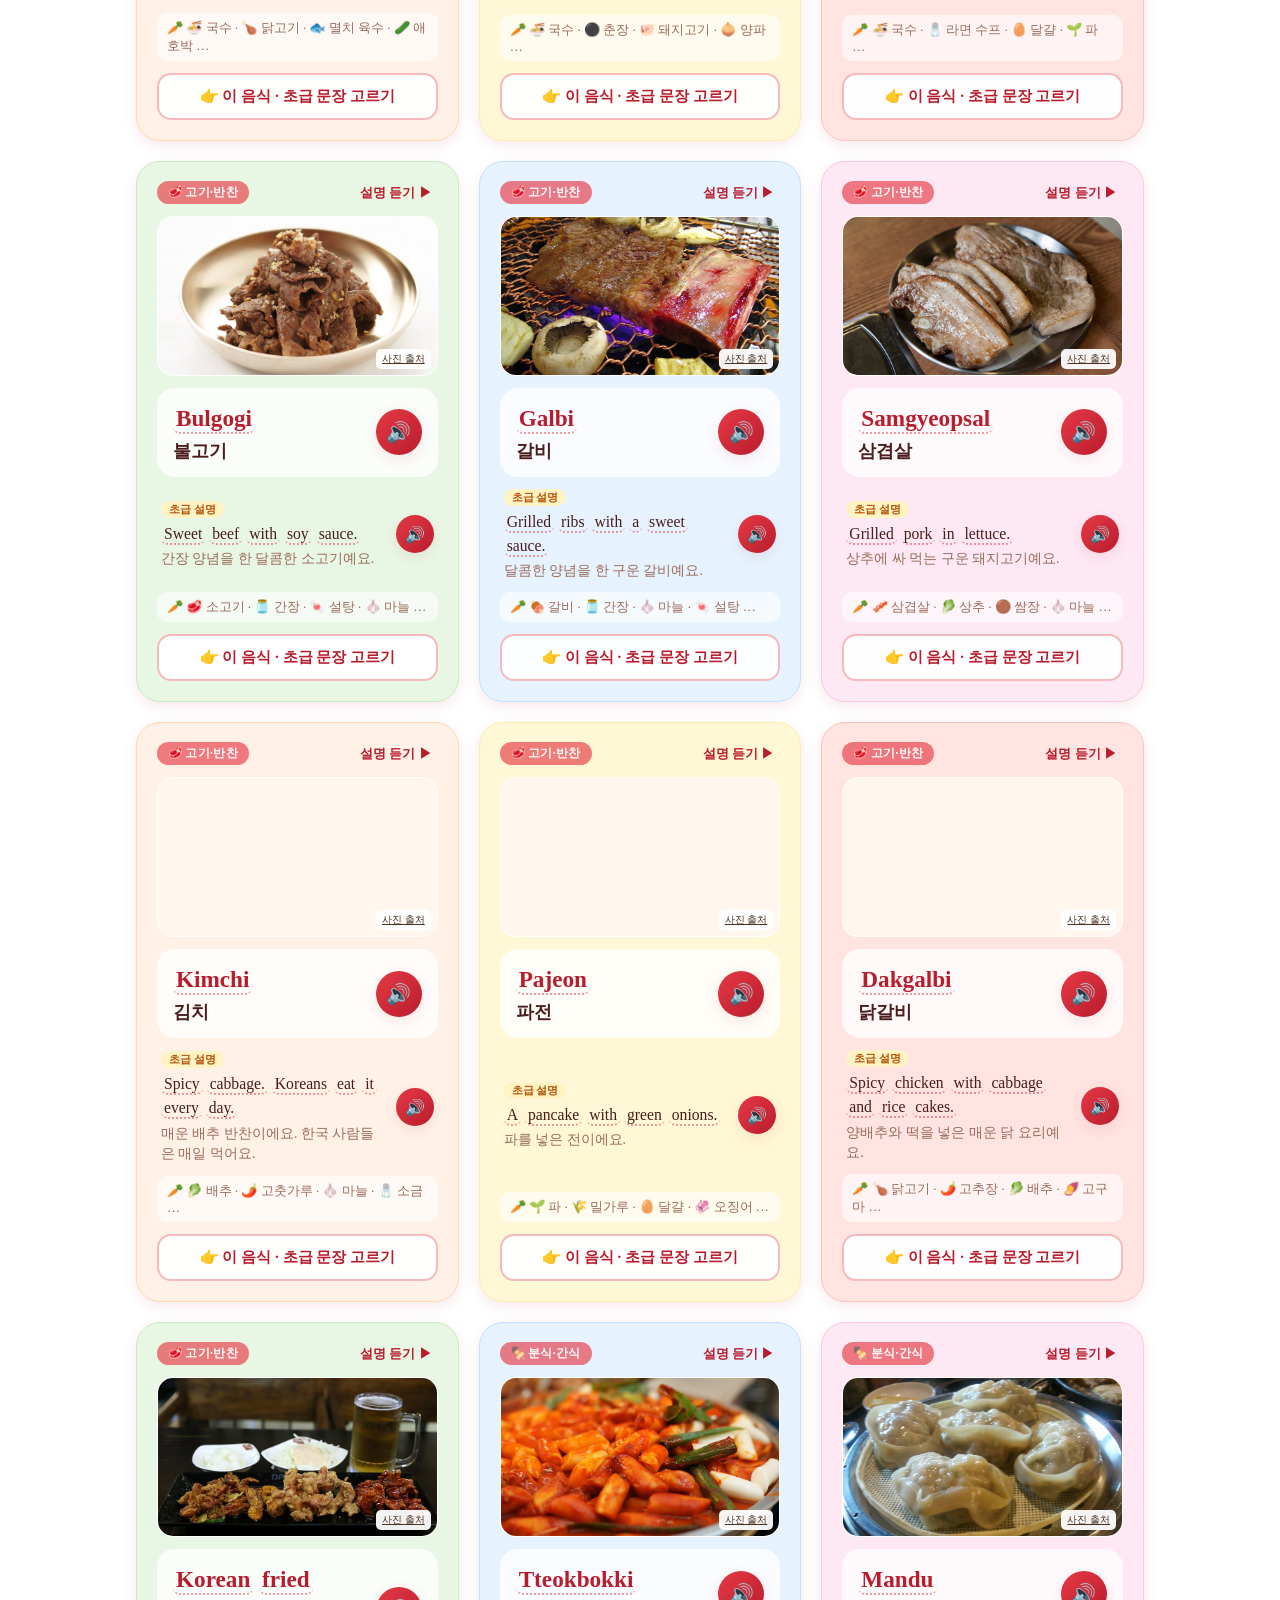
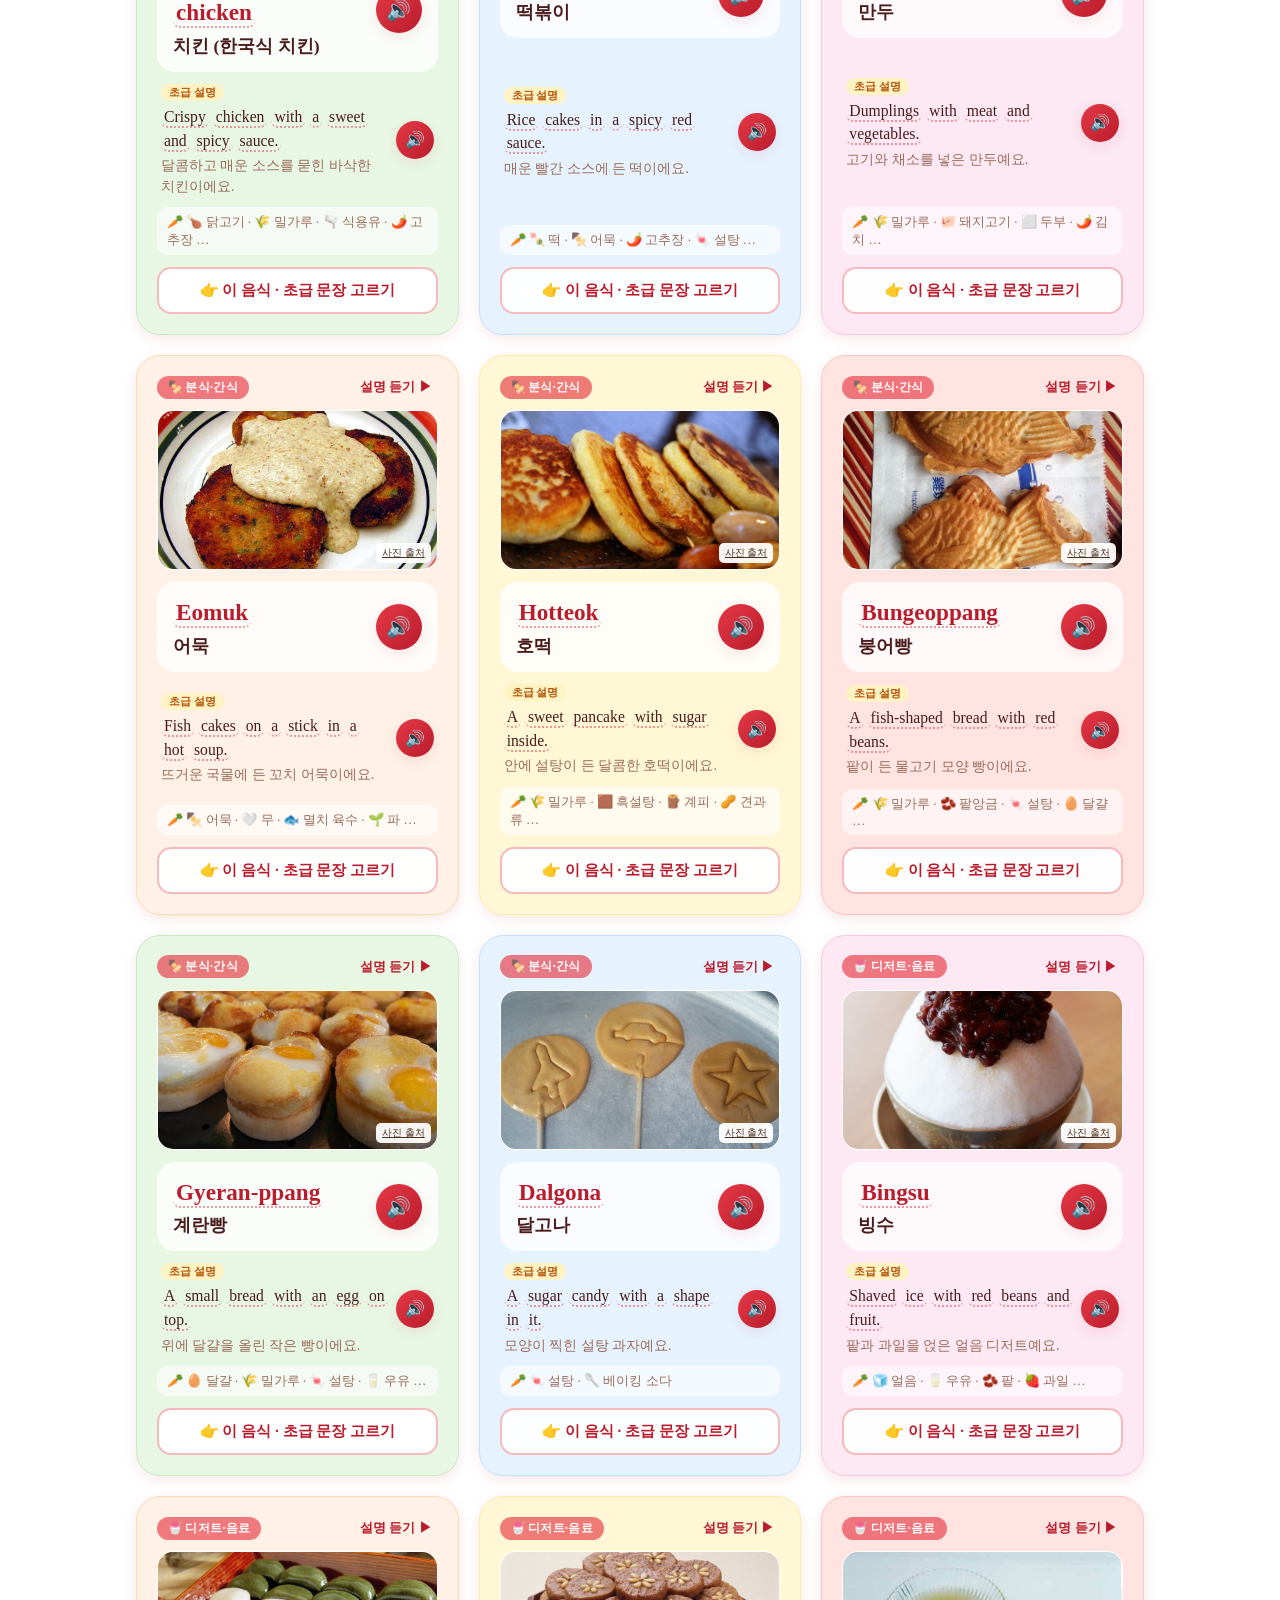
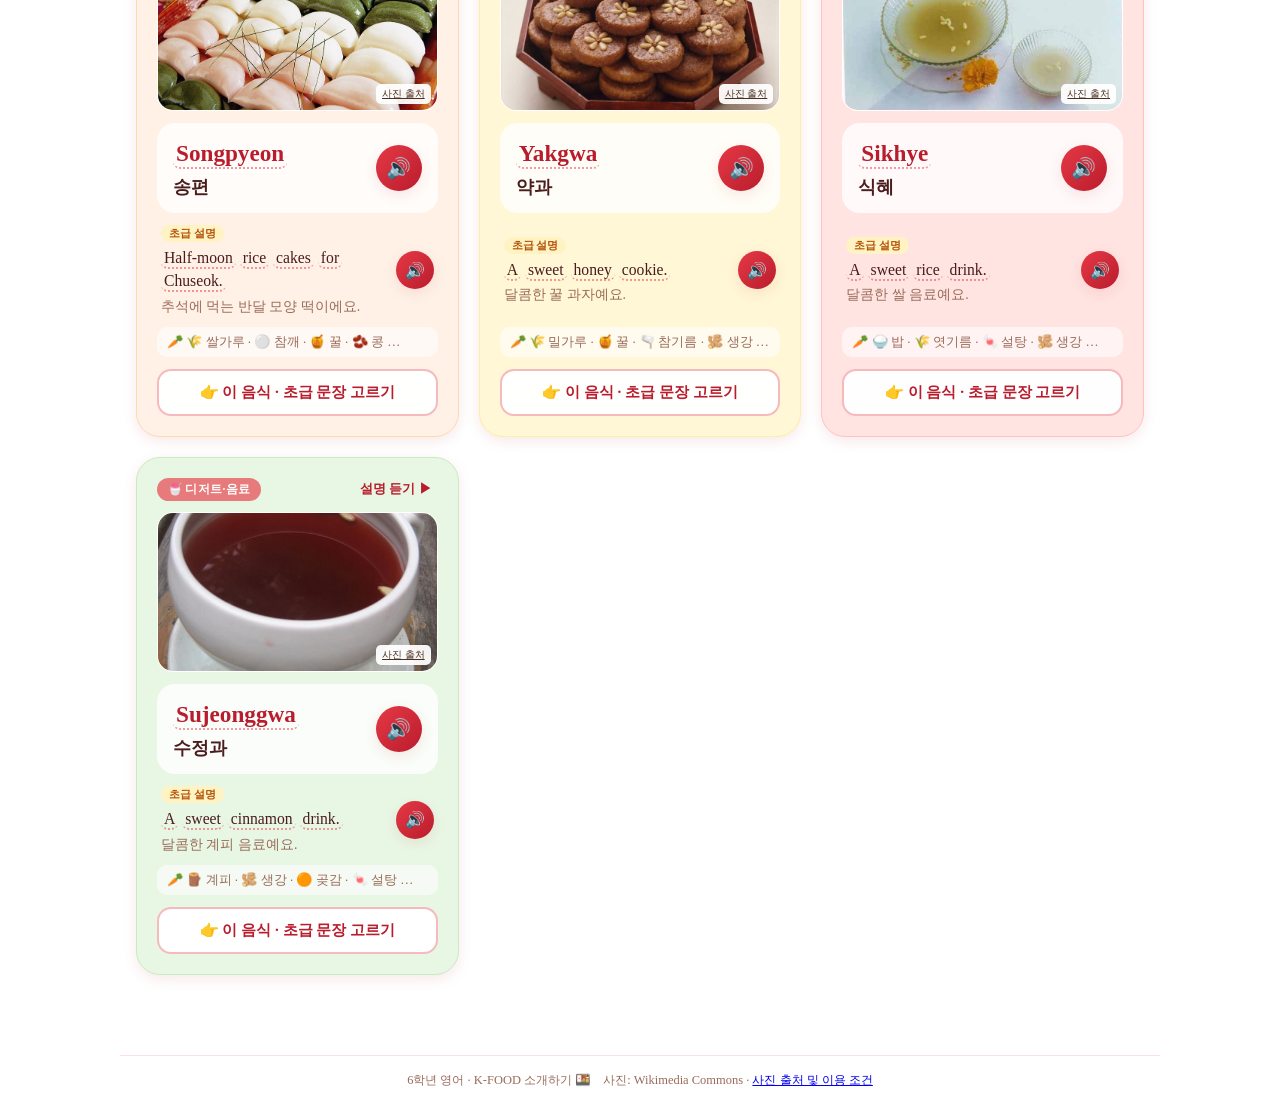
==== commit a04ce564: "Bundle real photographs for all 34 Korean foods" ====
--- a/index.html
+++ b/index.html
@@ -41,16 +41,11 @@
             <button class="level-btn active" data-level="beginner">초급</button>
             <button class="level-btn" data-level="intermediate">중급</button>
           </div>
-          <div class="mode-switch" id="photo-mode">
-            <span class="level-label">그림</span>
-            <button class="cat-btn active" data-photo="on">🖼️ 실제 사진</button>
-            <button class="cat-btn" data-photo="off">😀 이모지</button>
-          </div>
         </div>
         <div class="cat-switch" id="food-cats">
           <button class="cat-btn active" data-cat="all">전체</button>
         </div>
-        <p class="hint">카드의 <b>실제 사진</b>은 인터넷이 연결되어 있을 때 위키백과(Wikimedia Commons)에서 자동으로 가져와요. 사진이 없으면 AI 사진, 그래도 없으면 이모지가 보여요. 한국 음식의 <b>영어 이름</b>과 <b>한글 이름</b>을 함께 보고, 🔊를 눌러 영어로 어떻게 읽는지 들어 봐요. 음식을 소개하는 문장은 <b>초급</b>(짧고 쉬운 문장)과 <b>중급</b>(조금 더 자세한 문장) 중에서 골라요. 고른 소개 문장은 재료·맛 문장과 함께 <b>🎤 내가 고른 문장들 연습하기</b>에 들어가요. <b>단어를 누르면 그 단어만</b> 들리고 뜻이 나와요. <b>문장 전체</b>는 옆의 🔊를 눌러 들어요. 소개하고 싶은 음식을 찾았다면 <b>👉 이 음식 소개하기</b>를 눌러요. 그러면 <b>🥕 재료 · 맛 고르기</b>로 넘어가요.</p>
+        <p class="hint">34가지 음식 모두 <b>실제 음식 사진</b>으로 살펴봐요. 한국 음식의 <b>영어 이름</b>과 <b>한글 이름</b>을 함께 보고, 🔊를 눌러 영어로 어떻게 읽는지 들어 봐요. 음식을 소개하는 문장은 <b>초급</b>(짧고 쉬운 문장)과 <b>중급</b>(조금 더 자세한 문장) 중에서 골라요. 고른 소개 문장은 재료·맛 문장과 함께 <b>🎤 내가 고른 문장들 연습하기</b>에 들어가요. <b>단어를 누르면 그 단어만</b> 들리고 뜻이 나와요. <b>문장 전체</b>는 옆의 🔊를 눌러 들어요. 소개하고 싶은 음식을 찾았다면 <b>👉 이 음식 소개하기</b>를 눌러요. 그러면 <b>🥕 재료 · 맛 고르기</b>로 넘어가요.</p>
         <div id="food-grid" class="card-grid five"></div>
       </div>
     </section>
@@ -113,21 +108,12 @@
     <!-- ===== 🎤 내가 고른 문장들 연습하기 ===== -->
     <section id="tab-practice" class="tab-panel">
       <div class="section-block">
-        <h2>🎤 내가 고른 문장들 연습하기 <span class="count">한 줄씩 · 전체</span></h2>
-        <p class="hint">내가 고른 <b>음식</b>, <b>소개 문장(초급/중급)</b>, <b>재료</b>, <b>골라 먹기</b>, <b>맛</b> 문장이 한 편의 소개글로 모여요. 이름을 영어로 쓰면 완성돼요. 줄마다 🔊로 듣고 <b>🎙️ 말하기</b>로 정확도를 재요. <b>🎭 처음부터 끝까지 말하기</b>를 누르면 첫 줄부터 차례로 마이크가 켜지고, 끝나면 점수가 나와요. 짝에게 소개할 때는 <b>👫 짝에게 소개하기</b> 카드를 보여 주며 말해요. (Chrome 권장)</p>
-        <div class="name-row">
-          <label for="my-name">🙋 내 이름 (영어로)</label>
-          <input id="my-name" type="text" maxlength="24" placeholder="예: Minsu, Seoyeon" autocomplete="off" />
-        </div>
+        <h2>🎤 내가 고른 문장들 연습하기 <span class="count">소개 문장 · 재료 · 골라 먹기 · 맛</span></h2>
+        <p class="hint">내가 고른 <b>소개 문장(초급/중급)</b>, <b>It has ___.</b>, <b>You can choose ___ or ___.</b>, <b>It's ___.</b> 문장을 연습해요. 줄마다 🔊로 듣고 <b>🎙️ 말하기</b>로 정확도를 재요. <b>🎭 처음부터 끝까지 말하기</b>를 누르면 첫 줄부터 차례로 마이크가 켜지고, 끝나면 점수가 나와요. (Chrome 권장)</p>
         <p id="practice-empty" class="practice-empty">
           아직 고른 문장이 없어요! <b>🍱 K-FOOD 둘러보기</b>에서 음식과 소개 문장(초급/중급)을 고르고 <b>🥕 재료 · 맛 고르기</b>를 먼저 해요.
         </p>
         <div id="practice-list" class="practice-list"></div>
-      </div>
-      <div class="section-block" id="pair-block">
-        <h2>👫 짝에게 소개하기</h2>
-        <p class="hint">카드를 보여 주며 소개하고, 친구는 <b>Yes, please. / No, thanks.</b> 로 대답해요.</p>
-        <div id="pair-card"></div>
       </div>
     </section>
 
@@ -135,7 +121,7 @@
 
   <footer class="app-footer">
     <span class="voice-status">6학년 영어 · K-FOOD 소개하기 🍱</span>
-    <span class="voice-status">사진: Wikipedia · Wikimedia Commons (자유 이용 사진) / 일부 AI 생성 사진</span>
+    <span class="voice-status">사진: Wikimedia Commons · <a href="photo-credits.html" target="_blank" rel="noopener">사진 출처 및 이용 조건</a></span>
   </footer>
 
   <script src="data.js"></script>
--- a/style.css
+++ b/style.css
@@ -119,9 +119,6 @@
 .level-switch.small .level-btn { padding: 5px 12px; font-size: 0.8rem; box-shadow: none; border: 1.5px solid rgba(230, 57, 70, 0.25); }
 .level-switch.small .level-btn.active { border-color: transparent; }
 .desc-level-tag { display: inline-block; font-size: 0.7rem; font-weight: 800; color: #b45309; background: #fff3c4; border-radius: 999px; padding: 1px 8px; margin-bottom: 4px; }
-.pair-en-row { display: flex; align-items: center; gap: 8px; margin-top: 4px; }
-.pair-en-row .pair-en { flex: 1; min-width: 0; }
-.pair-en-row .speak-btn { width: 32px; height: 32px; font-size: 0.85rem; }
 
 /* ===== 종류 선택 ===== */
 .cat-switch { display: flex; gap: 8px; margin: 10px 0 4px; flex-wrap: wrap; }
@@ -170,25 +167,21 @@
 .listen-all:hover { background: rgba(230, 57, 70, 0.12); }
 .listen-all:active { transform: scale(0.94); }
 
-/* 그림 타일: 이모지 기본, 사진이 오면 사진 + 이모지 배지 */
+/* 앱에 포함된 실제 음식 사진 */
 .visual {
   position: relative; overflow: hidden; border-radius: 16px;
-  background: linear-gradient(135deg, rgba(255,255,255,0.9), rgba(255,255,255,0.5));
+  background: #fff6ed;
   border: 1.5px solid rgba(255,255,255,0.9);
-  box-shadow: inset 0 0 0 1px rgba(230, 57, 70, 0.08);
-}
-.visual .emoji {
-  display: flex; align-items: center; justify-content: center;
-  width: 100%; height: 100%; font-size: 3.6rem; line-height: 1;
-  transition: all 0.25s;
-}
-.visual .photo { position: absolute; inset: 0; width: 100%; height: 100%; object-fit: cover; opacity: 0; transition: opacity 0.3s; }
+  display: flex; flex-direction: column; align-items: center; justify-content: center;
+  gap: 8px;
+}
+.visual .photo { position: absolute; inset: 0; width: 100%; height: 100%; object-fit: cover; opacity: 0; }
 .visual.has-photo .photo { opacity: 1; }
-.visual.has-photo .emoji {
-  position: absolute; z-index: 2; width: auto; height: auto; left: auto; right: 8px; bottom: 8px; top: auto;
-  font-size: 1.5rem; padding: 4px 7px; border-radius: 12px;
-  background: rgba(255,255,255,0.88); box-shadow: 0 2px 8px rgba(0,0,0,0.18);
-}
+.photo-status { font-size: 0.8rem; color: #735643; padding: 10px; text-align: center; }
+.photo-retry { position: relative; border: 1px solid #d8b49b; border-radius: 8px; background: white; padding: 6px 10px; cursor: pointer; }
+.photo-retry[hidden], .photo-status[hidden] { display: none; }
+.photo-credit { position: absolute; right: 6px; bottom: 6px; background: rgba(255,255,255,0.94); color: #4c3020; border-radius: 5px; padding: 3px 6px; font-size: 0.65rem; }
+.photo-credit:focus-visible { outline: 3px solid #e63946; outline-offset: 2px; }
 .card .card-visual { height: 160px; margin: 4px 0 12px; }
 
 .sentence-box {
@@ -332,15 +325,6 @@
 .food-head-desc .desc-ko { font-size: 0.88rem; }
 .food-head-tools { display: flex; align-items: center; gap: 10px; }
 
-/* ===== 🙋 내 이름 ===== */
-.name-row { display: flex; align-items: center; gap: 12px; flex-wrap: wrap; margin: 0 0 14px; }
-.name-row label { font-weight: 800; color: var(--primary-dark); }
-.name-row input {
-  flex: 1; min-width: 200px; max-width: 360px; padding: 12px 16px; border-radius: 14px;
-  border: 2px solid rgba(230, 57, 70, 0.3); font-size: 1.15rem; font-weight: 700; color: var(--text);
-  background: #fff; outline: none;
-}
-.name-row input:focus { border-color: var(--primary); box-shadow: 0 0 0 3px var(--ring); }
 
 /* ===== 🎤 발표 연습 ===== */
 .practice-empty {
@@ -401,18 +385,6 @@
   .mic-feedback { margin-left: 0; }
 }
 
-/* ===== 👫 짝 활동 카드 ===== */
-.pair-card { border-radius: 22px; padding: 16px 18px; box-shadow: var(--shadow-sm); border: 1.5px solid rgba(255,255,255,0.8); background: #fff7d6; }
-.pair-head { display: flex; align-items: center; justify-content: space-between; margin-bottom: 8px; }
-.pair-emoji { font-size: 2rem; }
-.pair-line { background: rgba(255,255,255,0.88); border-radius: 14px; padding: 10px 14px; margin-top: 8px; }
-.pair-line.friend { background: #fff1e6; }
-.pair-who { font-size: 0.8rem; font-weight: 800; color: var(--primary-dark); margin-bottom: 4px; }
-.pair-en { font-weight: 800; font-size: 1.2rem; line-height: 1.5; color: var(--text); }
-.pair-choice { display: flex; flex-direction: column; gap: 4px; font-weight: 700; font-size: 1rem; }
-.pair-ok { color: var(--pos); } .pair-no { color: var(--neg); }
-.pair-card .ptools { border-top: none; padding-top: 0; }
-
 /* ===== 클릭 가능한 단어 · 뜻 풍선 ===== */
 .word {
   cursor: pointer; padding: 1px 3px; border-radius: 7px;
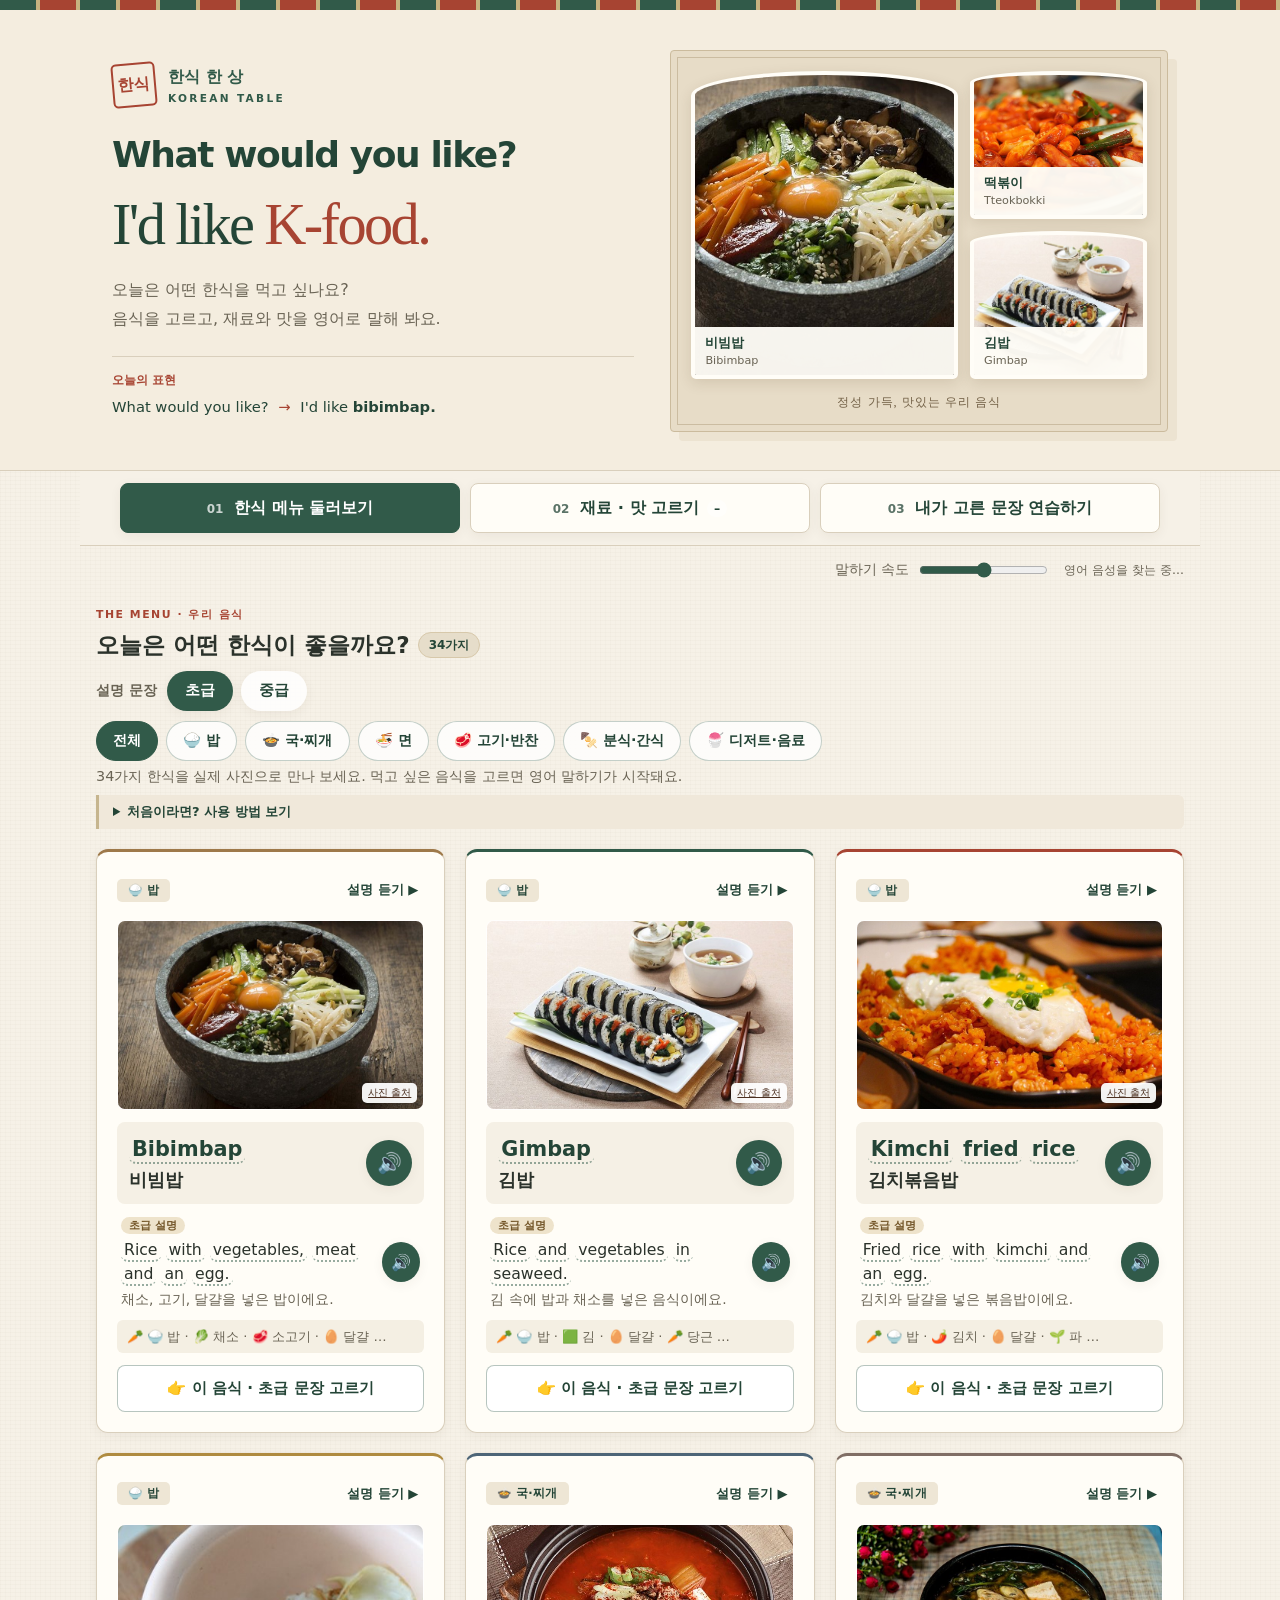
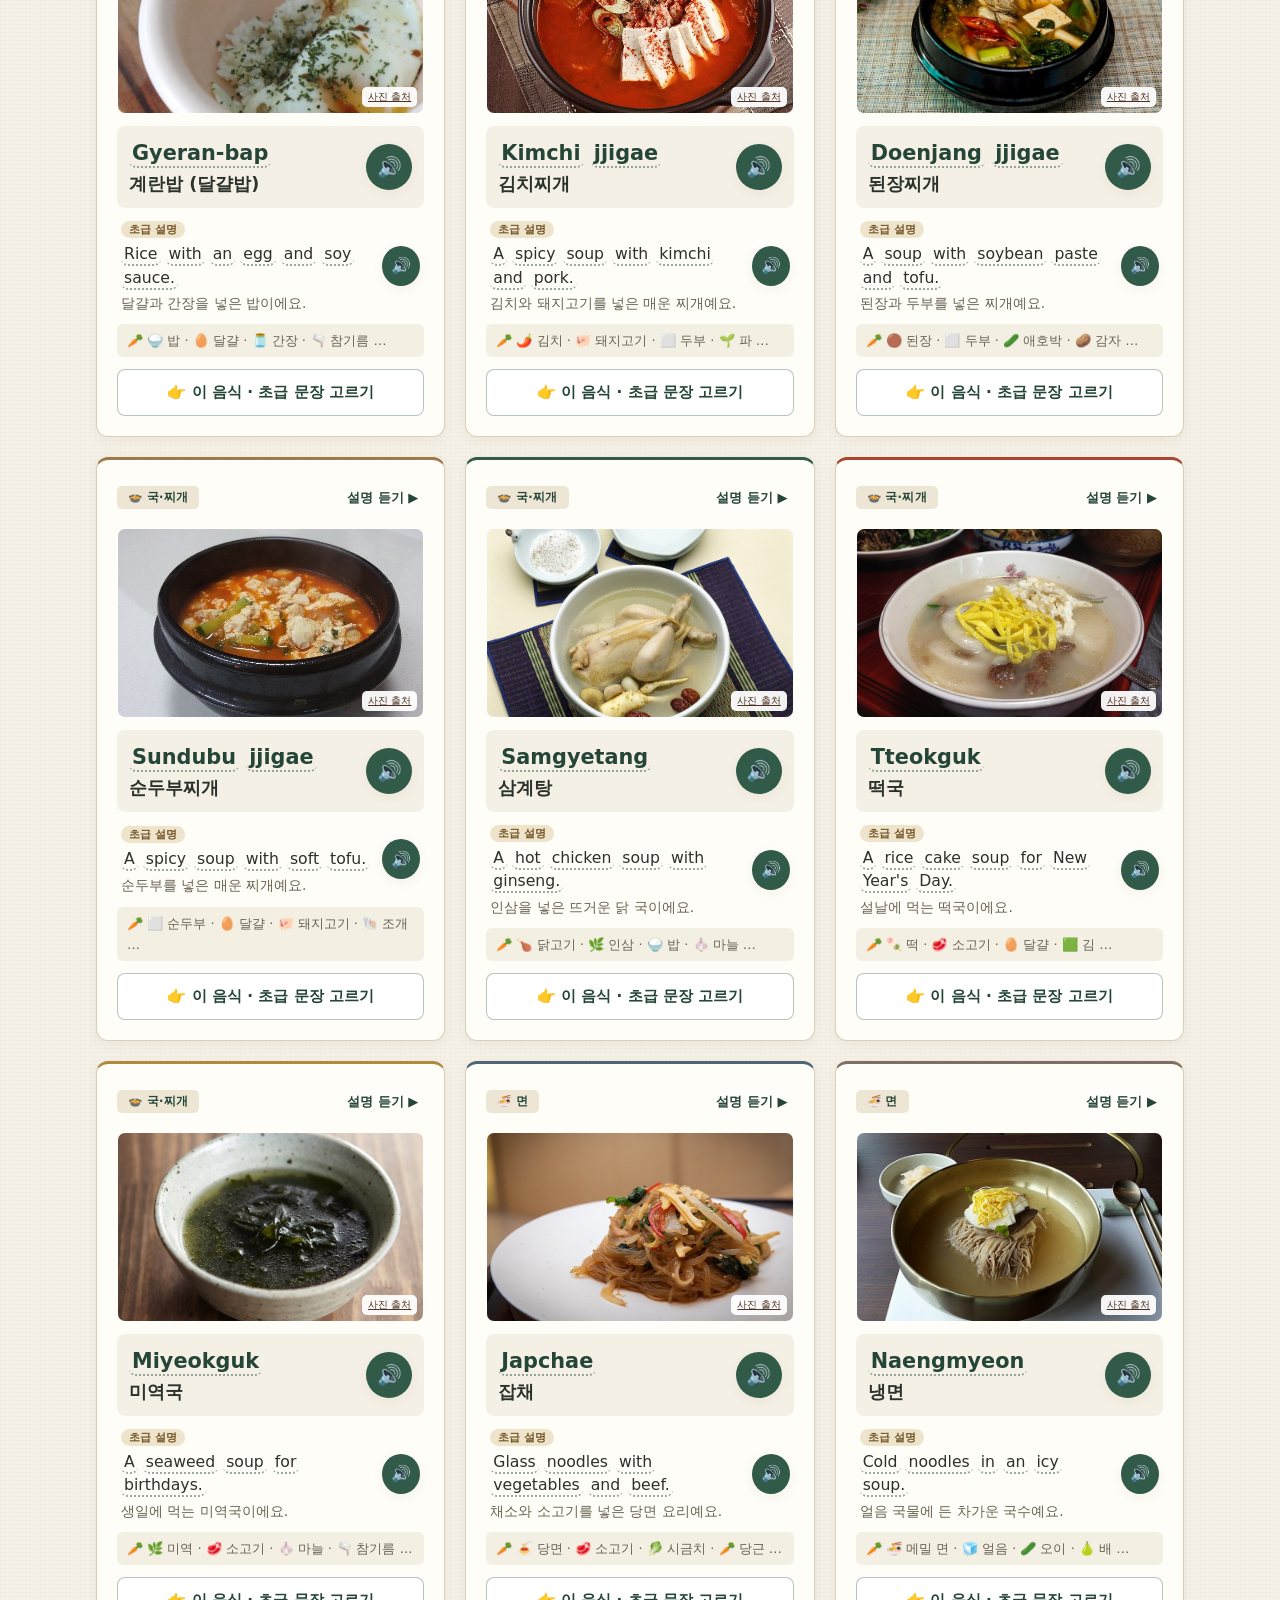
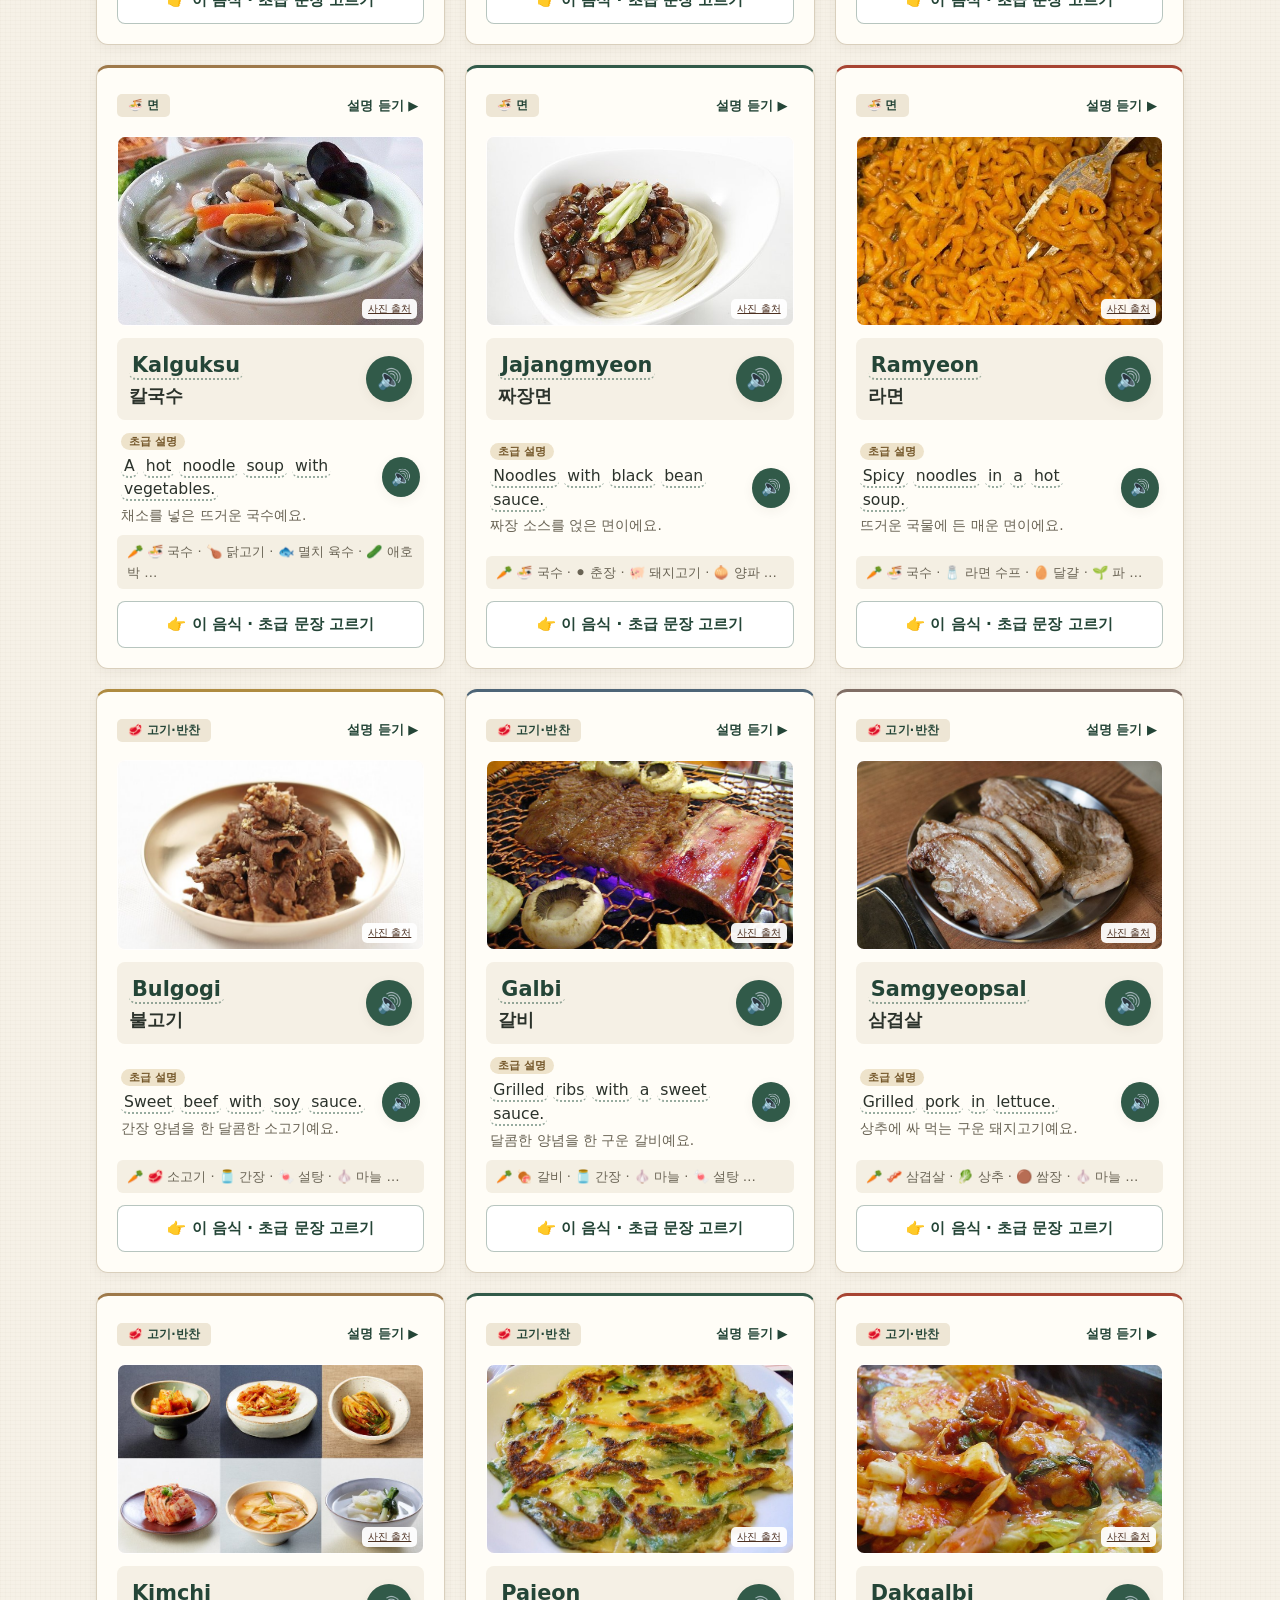
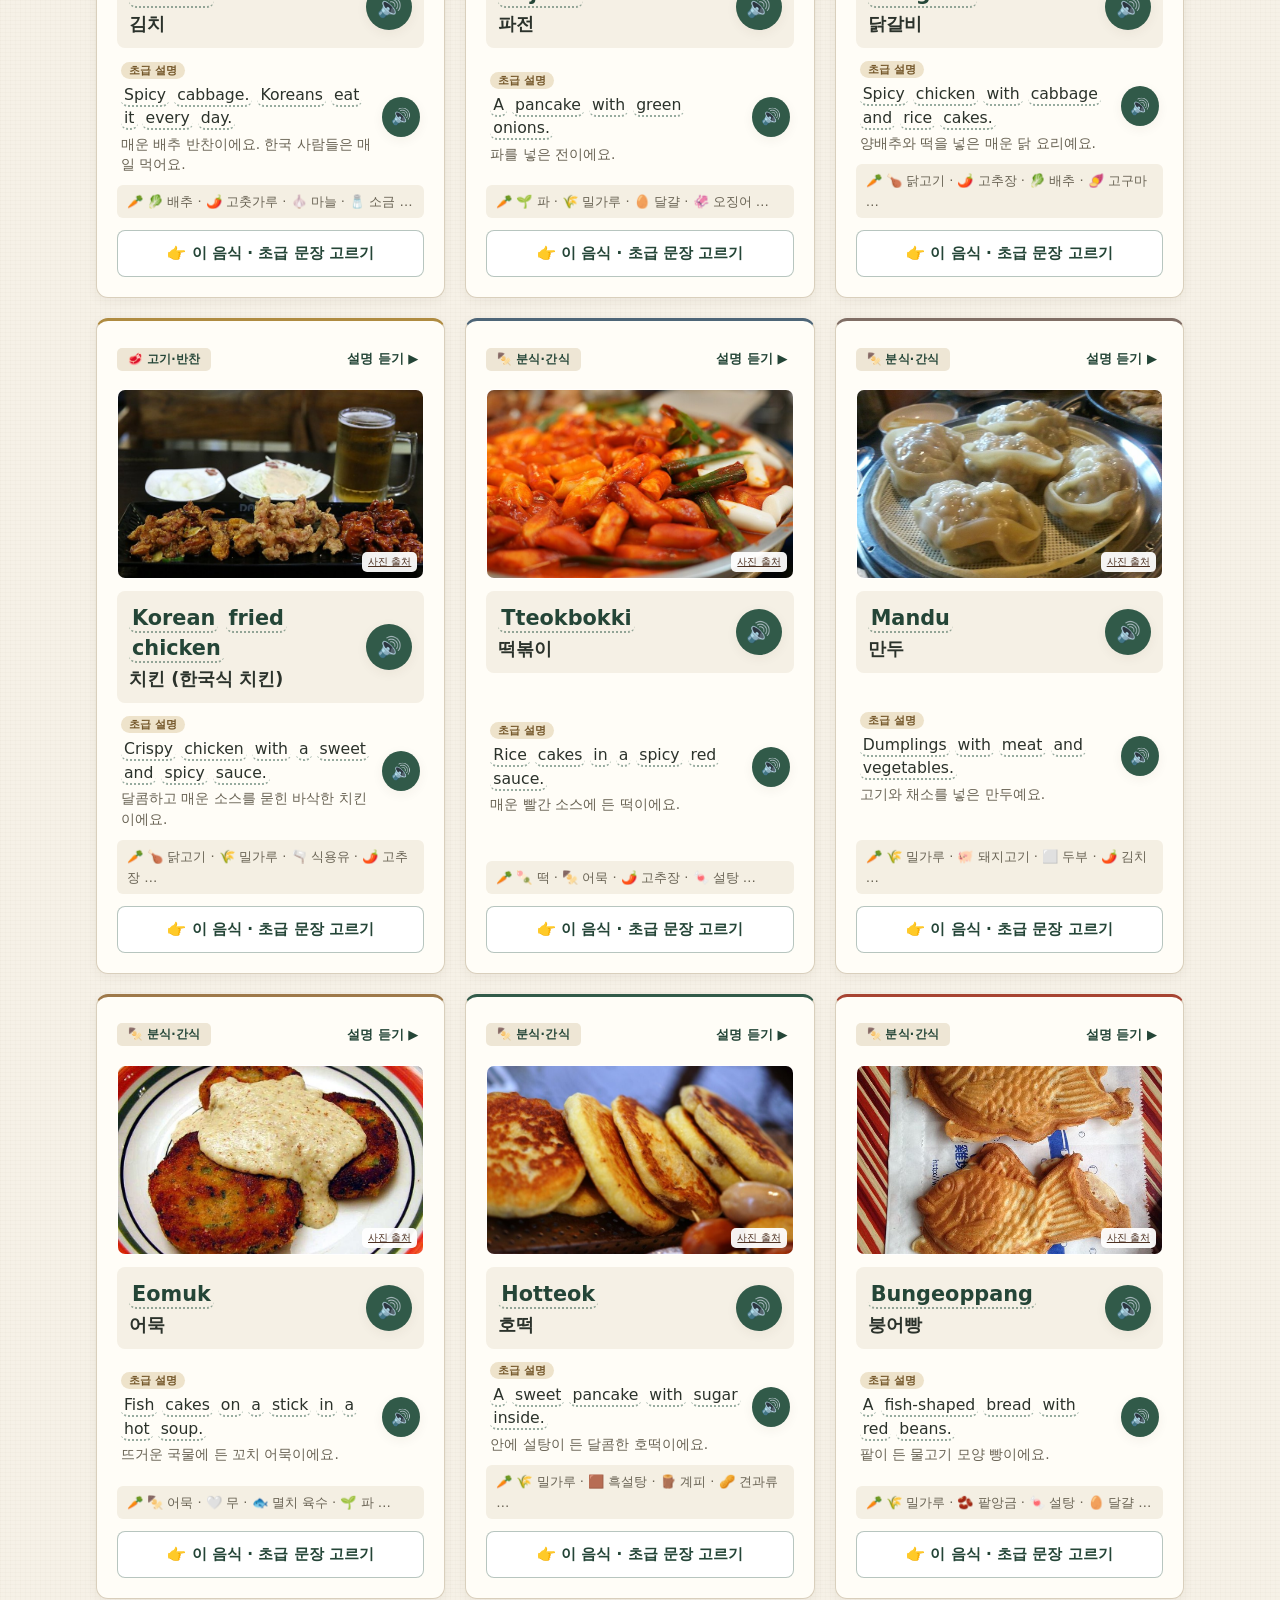
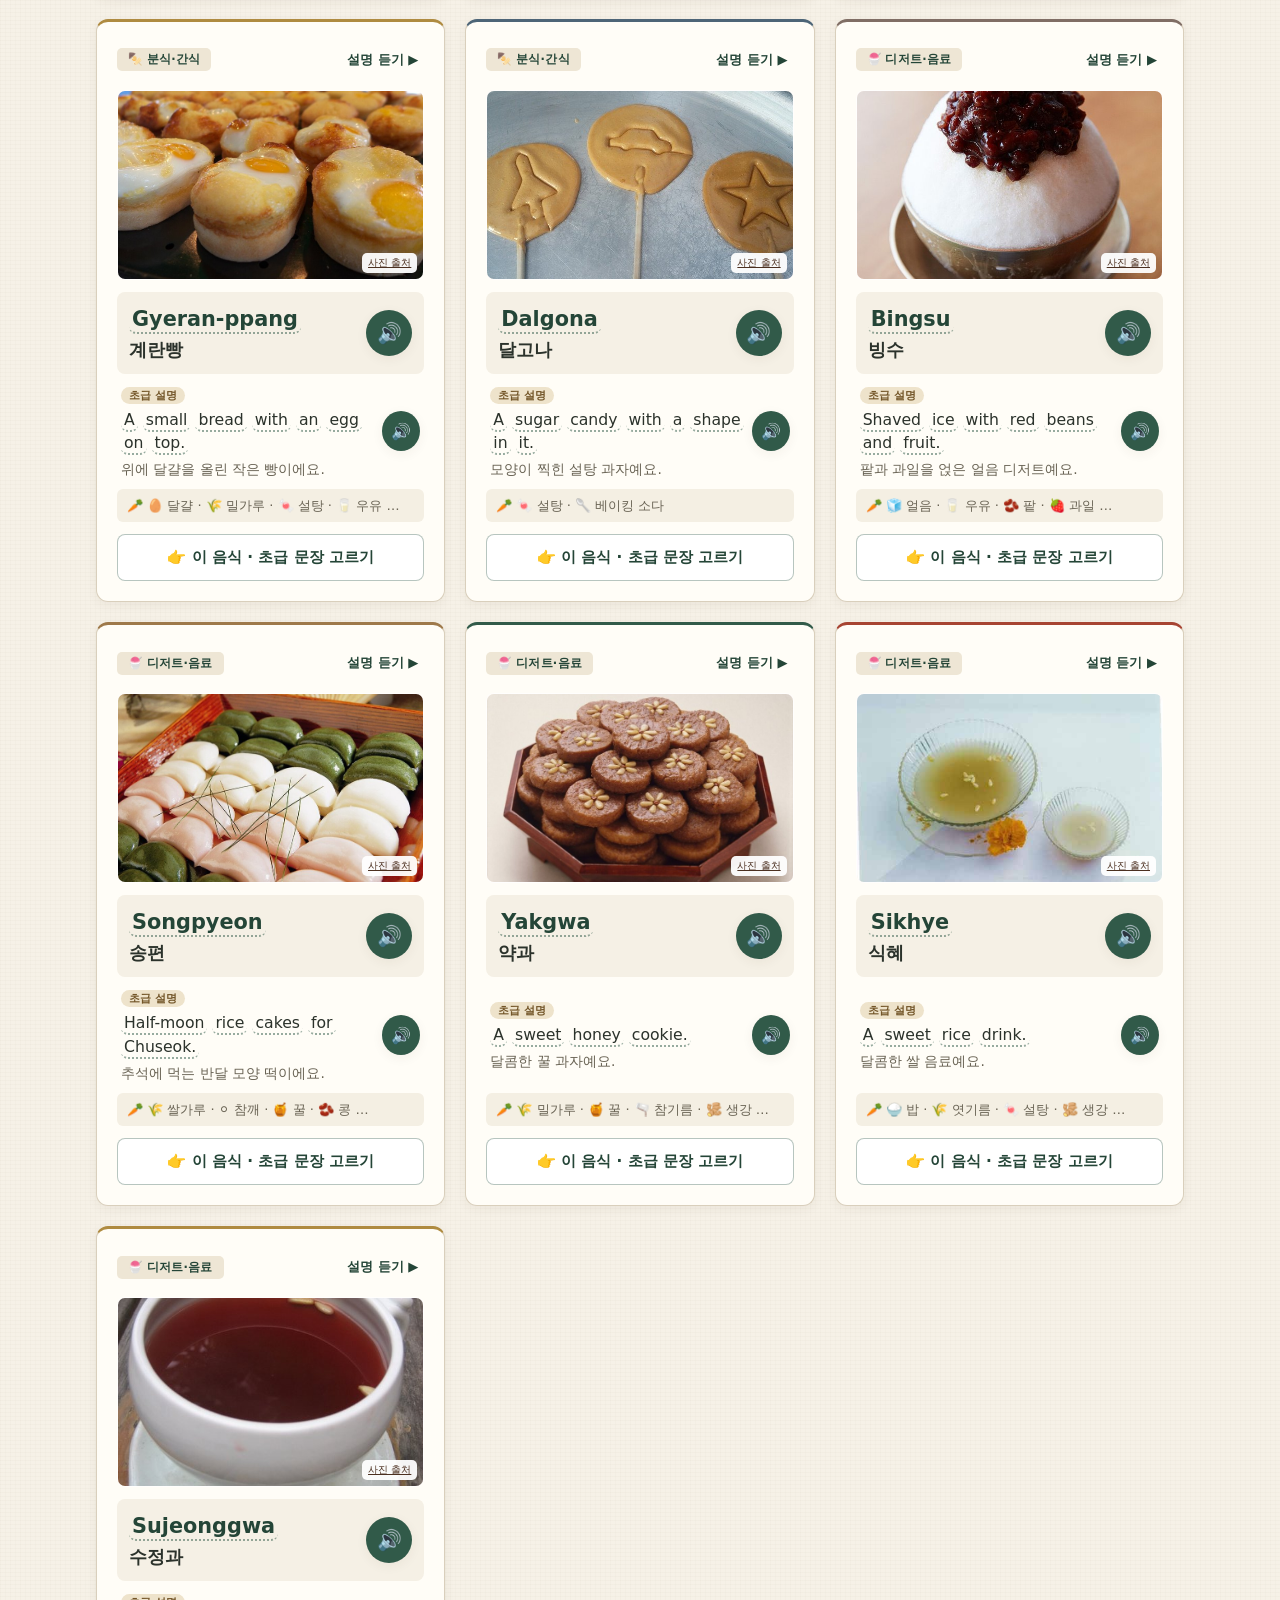
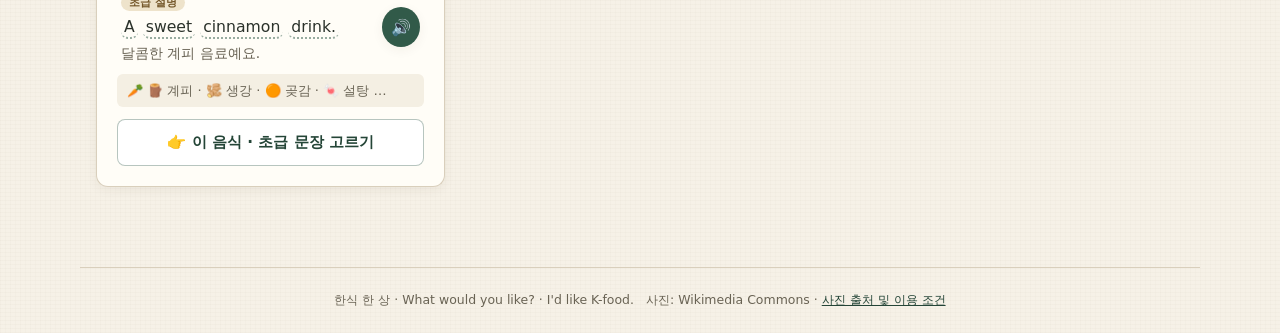
==== commit f673069d: "Redesign K-food as a Korean table with What would you like heading" ====
--- a/index.html
+++ b/index.html
@@ -3,24 +3,33 @@
 <head>
   <meta charset="UTF-8" />
   <meta name="viewport" content="width=device-width, initial-scale=1.0" />
-  <title>K-FOOD · I'd like to introduce ___ to you.</title>
+  <title>What would you like? · I'd like K-food.</title>
   <link rel="stylesheet" href="https://hangeul.pstatic.net/hangeul_static/css/nanum-square-round.css" />
   <link rel="stylesheet" href="style.css" />
 </head>
 <body>
   <header class="app-header">
-    <div class="deco deco1">🥢</div>
-    <div class="deco deco2">🍚</div>
-    <div class="deco deco3">🌶️</div>
-    <div class="confetti"></div>
-    <h1>🍱 K-FOOD · I'd like to introduce ___ to you.</h1>
-    <p class="subtitle">다양한 한국 음식을 보고, 재료와 맛을 골라, 영어로 소개해 봐요!</p>
+    <div class="table-pattern" aria-hidden="true"></div>
+    <div class="hero-inner">
+      <div class="hero-copy">
+        <div class="brand-line"><span class="brand-seal" aria-hidden="true">한식</span><span>한식 한 상 <span class="brand-en" lang="en">KOREAN TABLE</span></span></div>
+        <h1 lang="en"><span class="hero-question">What would you like?</span><span class="hero-answer">I'd like <span>K-food.</span></span></h1>
+        <p class="subtitle">오늘은 어떤 한식을 먹고 싶나요?<br>음식을 고르고, 재료와 맛을 영어로 말해 봐요.</p>
+        <div class="hero-expression"><span class="expression-label">오늘의 표현</span><span lang="en">What would you like? <span aria-hidden="true">→</span> I'd like <strong>bibimbap.</strong></span></div>
+      </div>
+      <div class="hero-table" aria-label="비빔밥, 떡볶이, 김밥으로 차린 한식 한 상">
+        <figure class="dish-main"><img src="assets/foods/bibimbap.jpg" alt="채소와 달걀을 올린 비빔밥" width="600" height="400" fetchpriority="high"><figcaption>비빔밥 <span lang="en">Bibimbap</span></figcaption></figure>
+        <figure class="dish-side dish-spicy"><img src="assets/foods/tteokbokki.jpg" alt="매콤한 양념의 떡볶이" width="400" height="300"><figcaption>떡볶이 <span lang="en">Tteokbokki</span></figcaption></figure>
+        <figure class="dish-side dish-roll"><img src="assets/foods/gimbap.jpg" alt="밥과 채소를 김으로 말아 만든 김밥" width="400" height="300"><figcaption>김밥 <span lang="en">Gimbap</span></figcaption></figure>
+        <span class="table-note">정성 가득, 맛있는 우리 음식</span>
+      </div>
+    </div>
   </header>
 
   <nav class="tabs">
-    <button class="tab-btn active" data-tab="explore">🍱 K-FOOD 둘러보기</button>
-    <button class="tab-btn" data-tab="build">🥕 재료 · 맛 고르기 <span id="build-count" class="tab-count">0/2</span></button>
-    <button class="tab-btn" data-tab="practice">🎤 내가 고른 문장들 연습하기</button>
+    <button class="tab-btn active" data-tab="explore"><span class="tab-step">01</span> 한식 메뉴 둘러보기</button>
+    <button class="tab-btn" data-tab="build"><span class="tab-step">02</span> 재료 · 맛 고르기 <span id="build-count" class="tab-count">0/2</span></button>
+    <button class="tab-btn" data-tab="practice"><span class="tab-step">03</span> 내가 고른 문장 연습하기</button>
   </nav>
 
   <div class="toolbar">
@@ -34,7 +43,8 @@
     <!-- ===== 🍱 K-FOOD 둘러보기 ===== -->
     <section id="tab-explore" class="tab-panel active">
       <div class="section-block">
-        <h2>🍱 다양한 한국 음식 <span class="count" id="food-count"></span></h2>
+        <div class="section-eyebrow" lang="en">THE MENU · 우리 음식</div>
+        <h2>오늘은 어떤 한식이 좋을까요? <span class="count" id="food-count"></span></h2>
         <div class="switch-row">
           <div class="level-switch" id="desc-level">
             <span class="level-label">설명 문장</span>
@@ -45,7 +55,8 @@
         <div class="cat-switch" id="food-cats">
           <button class="cat-btn active" data-cat="all">전체</button>
         </div>
-        <p class="hint">34가지 음식 모두 <b>실제 음식 사진</b>으로 살펴봐요. 한국 음식의 <b>영어 이름</b>과 <b>한글 이름</b>을 함께 보고, 🔊를 눌러 영어로 어떻게 읽는지 들어 봐요. 음식을 소개하는 문장은 <b>초급</b>(짧고 쉬운 문장)과 <b>중급</b>(조금 더 자세한 문장) 중에서 골라요. 고른 소개 문장은 재료·맛 문장과 함께 <b>🎤 내가 고른 문장들 연습하기</b>에 들어가요. <b>단어를 누르면 그 단어만</b> 들리고 뜻이 나와요. <b>문장 전체</b>는 옆의 🔊를 눌러 들어요. 소개하고 싶은 음식을 찾았다면 <b>👉 이 음식 소개하기</b>를 눌러요. 그러면 <b>🥕 재료 · 맛 고르기</b>로 넘어가요.</p>
+        <p class="hint menu-intro">34가지 한식을 실제 사진으로 만나 보세요. 먹고 싶은 음식을 고르면 영어 말하기가 시작돼요.</p>
+        <details class="learning-guide"><summary>처음이라면? 사용 방법 보기</summary><p class="hint">34가지 음식 모두 <b>실제 음식 사진</b>으로 살펴봐요. 한국 음식의 <b>영어 이름</b>과 <b>한글 이름</b>을 함께 보고, 🔊를 눌러 영어로 어떻게 읽는지 들어 봐요. 음식을 소개하는 문장은 <b>초급</b>(짧고 쉬운 문장)과 <b>중급</b>(조금 더 자세한 문장) 중에서 골라요. 고른 소개 문장은 재료·맛 문장과 함께 <b>🎤 내가 고른 문장들 연습하기</b>에 들어가요. <b>단어를 누르면 그 단어만</b> 들리고 뜻이 나와요. <b>문장 전체</b>는 옆의 🔊를 눌러 들어요. 소개하고 싶은 음식을 찾았다면 <b>👉 이 음식 소개하기</b>를 눌러요. 그러면 <b>🥕 재료 · 맛 고르기</b>로 넘어가요.</p></details>
         <div id="food-grid" class="card-grid five"></div>
       </div>
     </section>
@@ -53,7 +64,8 @@
     <!-- ===== 🥕 재료 · 맛 고르기 ===== -->
     <section id="tab-build" class="tab-panel">
       <div class="section-block">
-        <h2>🥕 재료 · 맛 고르기 <span class="count">재료 2~4개 · 골라 먹기 2개 · 맛 1~2개</span></h2>
+        <div class="section-eyebrow" lang="en">INGREDIENTS &amp; TASTE</div>
+        <h2>내가 고른 한식, 재료와 맛 살펴보기 <span class="count">재료 2~4개 · 골라 먹기 2개 · 맛 1~2개</span></h2>
         <p class="hint">내가 고른 음식에 <b>정말 들어가는 재료</b> 중에서 소개글에 쓸 재료를 <b>2~4개</b> 고르고, <b>골라 먹을 수 있는 것 2개</b>(You can choose ___ or ___.)와 어울리는 <b>맛 1~2개</b>를 골라요. 문장은 🔊로 전부 들을 수 있고, 단어를 누르면 뜻이 나와요. <b>🧩 재료 퀴즈</b>를 켜면 다른 음식의 재료와 엉뚱한 재료가 섞여 나와요. 들어가지 않는 재료를 누르면 ❌가 뜨고 소개글에는 들어가지 않아요!</p>
 
         <div class="fill-box food-head" id="food-head"></div>
@@ -108,7 +120,8 @@
     <!-- ===== 🎤 내가 고른 문장들 연습하기 ===== -->
     <section id="tab-practice" class="tab-panel">
       <div class="section-block">
-        <h2>🎤 내가 고른 문장들 연습하기 <span class="count">소개 문장 · 재료 · 골라 먹기 · 맛</span></h2>
+        <div class="section-eyebrow" lang="en">LET’S SPEAK · 영어로 말해요</div>
+        <h2>내가 고른 문장 연습하기 <span class="count">소개 문장 · 재료 · 골라 먹기 · 맛</span></h2>
         <p class="hint">내가 고른 <b>소개 문장(초급/중급)</b>, <b>It has ___.</b>, <b>You can choose ___ or ___.</b>, <b>It's ___.</b> 문장을 연습해요. 줄마다 🔊로 듣고 <b>🎙️ 말하기</b>로 정확도를 재요. <b>🎭 처음부터 끝까지 말하기</b>를 누르면 첫 줄부터 차례로 마이크가 켜지고, 끝나면 점수가 나와요. (Chrome 권장)</p>
         <p id="practice-empty" class="practice-empty">
           아직 고른 문장이 없어요! <b>🍱 K-FOOD 둘러보기</b>에서 음식과 소개 문장(초급/중급)을 고르고 <b>🥕 재료 · 맛 고르기</b>를 먼저 해요.
@@ -120,7 +133,7 @@
   </main>
 
   <footer class="app-footer">
-    <span class="voice-status">6학년 영어 · K-FOOD 소개하기 🍱</span>
+    <span class="voice-status">한식 한 상 · What would you like? · I'd like K-food.</span>
     <span class="voice-status">사진: Wikimedia Commons · <a href="photo-credits.html" target="_blank" rel="noopener">사진 출처 및 이용 조건</a></span>
   </footer>
 
--- a/style.css
+++ b/style.css
@@ -1,92 +1,92 @@
+/* 한식 한 상: 한지, 청자, 고추장, 나무 소반의 색 */
 :root {
-  /* 🍱 K-FOOD 테마 — 고추장 빨강 · 주황 · 밥 크림색 */
-  --bg1: #fff4e6;
-  --bg2: #fff1f0;
-  --primary: #e63946;      /* 빨강 */
-  --primary-dark: #b91c2c; /* 진한 빨강 */
-  --accent: #f77f00;       /* 주황 */
-  --sun: #fcbf49;          /* 노랑 */
-  --sea: #d62828;          /* 진한 빨강 */
-  --pos: #10b981;
-  --neg: #e11d48;
-  --wish: #f59e0b;
-  --card: rgba(255, 255, 255, 0.9);
-  --text: #4a1c1c;
-  --muted: #9a6b5a;
-  --ring: rgba(230, 57, 70, 0.4);
-  --shadow: 0 10px 30px rgba(185, 28, 44, 0.14);
-  --shadow-sm: 0 4px 14px rgba(185, 28, 44, 0.1);
-  /* 영어는 Comic Sans, 한글은 나눔라운드(NanumSquareRound) */
-  --font: "Comic Sans MS", "Comic Sans", "NanumSquareRound", "Chalkboard SE", "Comic Neue", cursive;
-}
-
+  --bg1: #f6f1e7;
+  --bg2: #eee6d8;
+  --primary: #315a49;
+  --primary-dark: #244537;
+  --accent: #a74432;
+  --sun: #b58a3c;
+  --sea: #8c392c;
+  --pos: #315a49;
+  --neg: #ac342d;
+  --wish: #946c28;
+  --card: #fffdf7;
+  --text: #2b322b;
+  --muted: #696354;
+  --ring: rgba(49, 90, 73, 0.35);
+  --shadow: 0 12px 30px rgba(65, 50, 31, 0.10);
+  --shadow-sm: 0 3px 12px rgba(65, 50, 31, 0.06);
+  --line: #d9cfbc;
+  --font: "NanumSquareRound", "Noto Sans KR", "Malgun Gothic", system-ui, sans-serif;
+  --display-font: Georgia, "Noto Serif KR", "Batang", "NanumSquareRound", serif;
+}
 * { box-sizing: border-box; font-family: var(--font); }
-
 body {
-  margin: 0;
-  color: var(--text);
-  background:
-    radial-gradient(900px 500px at 90% -8%, #ffd6a5 0%, transparent 55%),
-    radial-gradient(1100px 600px at -10% 0%, #ffc9c9 0%, transparent 55%),
-    linear-gradient(170deg, var(--bg1) 0%, #fff7ed 45%, var(--bg2) 100%);
-  background-attachment: fixed;
-  min-height: 100vh;
+  margin: 0; color: var(--text); min-height: 100vh;
+  background-color: var(--bg1);
+  background-image: repeating-linear-gradient(0deg, rgba(97,77,43,0.025) 0 1px, transparent 1px 4px), repeating-linear-gradient(90deg, rgba(97,77,43,0.02) 0 1px, transparent 1px 5px);
   -webkit-tap-highlight-color: transparent;
 }
-
-/* ===== Header ===== */
-.app-header {
-  position: relative; overflow: hidden;
-  text-align: center;
-  padding: 30px 16px 26px;
-  background: linear-gradient(135deg, #f77f00 0%, #e63946 50%, #b91c2c 100%);
-  color: #fff;
-  border-radius: 0 0 32px 32px;
-  box-shadow: var(--shadow);
-}
-.app-header h1 { position: relative; z-index: 2; margin: 0; font-size: 1.6rem; letter-spacing: 0.2px; line-height: 1.35; text-shadow: 0 2px 6px rgba(120,20,30,0.35); }
-.subtitle { position: relative; z-index: 2; margin: 8px 0 0; opacity: 0.97; font-size: 0.95rem; }
-.app-header .deco {
-  position: absolute; z-index: 1; font-size: 3rem; opacity: 0.9;
-  animation: float 4s ease-in-out infinite;
-}
-.deco1 { top: 12px; left: 26px; }
-.deco2 { top: 22px; right: 34px; font-size: 2.8rem; animation-delay: 1.5s; }
-.deco3 { bottom: 10px; left: 50%; margin-left: 300px; font-size: 2.2rem; animation-delay: 0.7s; }
-@keyframes float { 0%,100% { transform: translateY(0) rotate(-4deg); } 50% { transform: translateY(-10px) rotate(4deg); } }
-.app-header .confetti {
-  position: absolute; inset: 0; z-index: 1; pointer-events: none;
-  background:
-    radial-gradient(circle, #fde047 3px, transparent 4px) 12% 20% / 60px 60px repeat,
-    radial-gradient(circle, #ffffff 2.5px, transparent 3.5px) 40% 70% / 75px 75px repeat,
-    radial-gradient(circle, #a7f3d0 2.5px, transparent 3.5px) 80% 40% / 90px 90px repeat;
-  opacity: 0.4;
-}
-@media (max-width: 760px) { .deco3 { display: none; } .deco1, .deco2 { font-size: 1.9rem; opacity: 0.7; } }
+button, a, summary, input { touch-action: manipulation; }
+button:focus-visible, a:focus-visible, summary:focus-visible, input:focus-visible { outline: 3px solid var(--accent); outline-offset: 4px; }
+button { min-height: 40px; }
+/* ===== 한식 한 상 ===== */
+.app-header { position: relative; overflow: hidden; border-bottom: 1px solid var(--line); background: #f4eddf; }
+.table-pattern { height: 10px; background: repeating-linear-gradient(90deg, var(--primary) 0 36px, #c7b380 36px 40px, var(--accent) 40px 76px, #c7b380 76px 80px); }
+.hero-inner { max-width: 1120px; margin: auto; padding: 40px 32px 38px; display: grid; grid-template-columns: 1.05fr 1fr; gap: 36px; align-items: center; }
+.brand-line { display: flex; align-items: center; gap: 12px; color: var(--primary); font-weight: 800; font-size: 1rem; }
+.brand-seal { display: grid; place-items: center; width: 44px; height: 44px; border: 2px solid var(--accent); border-radius: 5px; color: var(--accent); font-family: var(--display-font); font-weight: 700; transform: rotate(-5deg); }
+.brand-en { display: block; font-size: 0.66rem; letter-spacing: 0.22em; margin-top: 4px; font-weight: 700; }
+.app-header h1 { margin: 25px 0 18px; color: var(--primary-dark); }
+.hero-question { display: block; font-size: clamp(1.45rem, 3.1vw, 2.25rem); line-height: 1.3; font-weight: 600; letter-spacing: -0.04em; }
+.hero-answer { display: block; margin-top: 12px; font-family: var(--display-font); font-size: clamp(2.5rem, 4.7vw, 3.65rem); font-weight: 500; line-height: 1.15; letter-spacing: -0.045em; }
+.hero-answer > span { font-family: inherit; color: var(--accent); }
+.subtitle { font-size: 1rem; color: var(--muted); line-height: 1.8; margin: 0; }
+.hero-expression { margin-top: 22px; padding: 14px 0 0; border-top: 1px solid var(--line); font-size: 0.92rem; line-height: 1.65; color: var(--primary-dark); }
+.expression-label { display: block; font-size: 0.72rem; color: var(--accent); font-weight: 800; margin-bottom: 5px; }
+.hero-expression [aria-hidden] { color: var(--accent); padding: 0 5px; }
+.hero-table { position: relative; display: grid; grid-template-columns: 1.28fr 0.85fr; grid-template-rows: 148px 148px auto; gap: 12px; padding: 20px; border: 1px solid #cbbb9d; border-radius: 4px; background: #e7dcc7; box-shadow: 9px 9px 0 rgba(185,163,121,0.14); }
+.hero-table::before { content: ""; position: absolute; inset: 6px; border: 1px solid rgba(122,94,49,0.25); pointer-events: none; }
+.hero-table figure { position: relative; margin: 0; overflow: hidden; border-radius: 50% 50% 5px 5px / 8% 8% 5px 5px; border: 4px solid #fffdf7; background: #fffdf7; box-shadow: 0 4px 14px rgba(78,55,27,0.13); }
+.hero-table img { display: block; width: 100%; height: 100%; object-fit: cover; }
+.hero-table figcaption { position: absolute; bottom: 0; left: 0; width: 100%; background: rgba(255,253,247,0.96); padding: 8px 10px; font-weight: 800; font-size: 0.8rem; color: var(--primary-dark); }
+.hero-table figcaption span { display: block; margin-top: 2px; font-weight: 500; font-size: 0.7rem; color: var(--muted); }
+.dish-main { grid-row: 1 / span 2; }
+.table-note { grid-column: 1 / -1; text-align: center; font-family: var(--display-font); font-size: 0.78rem; letter-spacing: 0.08em; color: #726046; padding-top: 3px; }
+@media (max-width: 760px) {
+  .hero-inner { grid-template-columns: 1fr; gap: 24px; padding: 26px 20px; }
+  .hero-copy { text-align: center; }
+  .brand-line { justify-content: center; }
+  .hero-answer { font-size: clamp(2.4rem, 8vw, 3.6rem); }
+  .hero-expression { max-width: 440px; margin: 18px auto 0; }
+  .hero-table { max-width: 460px; width: 100%; margin: auto; grid-template-rows: 112px 112px auto; padding: 14px; }
+}
 
 /* ===== 도구막대 ===== */
 .toolbar {
-  max-width: 1040px; margin: 14px auto 0; padding: 0 16px;
+  max-width: 1120px; margin: 14px auto 0; padding: 0 16px;
   display: flex; align-items: center; justify-content: flex-end; gap: 14px; flex-wrap: wrap;
 }
 
 /* ===== Tabs ===== */
 .tabs {
   display: flex; gap: 10px; justify-content: center;
-  margin: 0 auto; padding: 12px 14px; max-width: 1040px; flex-wrap: wrap;
+  margin: 0 auto; padding: 12px 14px; max-width: 1120px; flex-wrap: wrap;
   position: sticky; top: 0; z-index: 30;
-  background: rgba(255, 244, 230, 0.92);
+  background: rgba(246, 241, 231, 0.97);
+  border-bottom: 1px solid var(--line);
   backdrop-filter: blur(6px);
 }
 .tab-btn {
-  flex: 1; min-width: 150px; max-width: 260px; padding: 13px 10px;
-  border: none; border-radius: 16px;
-  background: rgba(255, 255, 255, 0.8);
+  flex: 1; min-width: 150px; max-width: 340px; padding: 13px 10px;
+  border: 1px solid var(--line); border-radius: 8px;
+  background: var(--card);
   color: var(--primary-dark); font-size: 1.02rem; font-weight: 700;
   cursor: pointer;
   box-shadow: var(--shadow-sm); transition: transform 0.12s, background 0.2s, color 0.2s;
 }
-.tab-btn.active { background: linear-gradient(135deg, var(--primary), var(--primary-dark)); color: #fff; }
+.tab-btn.active { background: var(--primary); border-color: var(--primary); color: #fff; }
+.tab-step { font-size: 0.75rem; opacity: 0.75; margin-right: 5px; }
 .tab-btn:active { transform: scale(0.96); }
 .tab-count {
   display: inline-block; min-width: 20px; padding: 1px 7px; margin-left: 2px;
@@ -95,7 +95,7 @@
 }
 .tab-btn.active .tab-count { background: rgba(255, 255, 255, 0.3); }
 
-main { max-width: 1040px; margin: 0 auto; padding: 0 16px 50px; }
+main { max-width: 1120px; margin: 0 auto; padding: 0 16px 50px; }
 .tab-panel { display: none; }
 .tab-panel.active { display: block; animation: fade 0.28s ease; }
 @keyframes fade { from { opacity: 0; transform: translateY(8px); } to { opacity: 1; } }
@@ -114,22 +114,22 @@
   background: rgba(255, 255, 255, 0.85); color: var(--primary-dark); font-weight: 800; font-size: 0.92rem;
   box-shadow: var(--shadow-sm); transition: transform 0.1s, background 0.2s, color 0.2s;
 }
-.level-btn.active { background: linear-gradient(135deg, var(--sun), var(--accent)); color: #fff; }
+.level-btn.active { background: var(--primary); color: #fff; }
 .level-btn:active { transform: scale(0.95); }
-.level-switch.small .level-btn { padding: 5px 12px; font-size: 0.8rem; box-shadow: none; border: 1.5px solid rgba(230, 57, 70, 0.25); }
+.level-switch.small .level-btn { padding: 5px 12px; font-size: 0.8rem; box-shadow: none; border: 1.5px solid rgba(49, 90, 73, 0.25); }
 .level-switch.small .level-btn.active { border-color: transparent; }
-.desc-level-tag { display: inline-block; font-size: 0.7rem; font-weight: 800; color: #b45309; background: #fff3c4; border-radius: 999px; padding: 1px 8px; margin-bottom: 4px; }
+.desc-level-tag { display: inline-block; font-size: 0.7rem; font-weight: 800; color: #735629; background: #eee3cb; border-radius: 999px; padding: 1px 8px; margin-bottom: 4px; }
 
 /* ===== 종류 선택 ===== */
 .cat-switch { display: flex; gap: 8px; margin: 10px 0 4px; flex-wrap: wrap; }
 .cat-btn {
-  border: 1.5px solid rgba(230, 57, 70, 0.28); cursor: pointer;
+  border: 1.5px solid rgba(49, 90, 73, 0.28); cursor: pointer;
   padding: 8px 16px; border-radius: 999px;
   background: rgba(255, 255, 255, 0.8);
   color: var(--primary-dark); font-weight: 700; font-size: 0.9rem;
   transition: transform 0.1s, background 0.2s, color 0.2s, border-color 0.2s;
 }
-.cat-btn.active { background: linear-gradient(135deg, var(--primary), var(--sea)); color: #fff; border-color: transparent; }
+.cat-btn.active { background: var(--primary); color: #fff; border-color: var(--primary); }
 .cat-btn:active { transform: scale(0.95); }
 
 /* ===== Card grid ===== */
@@ -141,8 +141,8 @@
 .card {
   position: relative;
   background: var(--card);
-  border: 1.5px solid rgba(255, 255, 255, 0.7);
-  border-radius: 24px;
+  border: 1px solid var(--line);
+  border-radius: 12px;
   padding: 18px 20px 20px;
   box-shadow: var(--shadow-sm);
   transition: transform 0.15s, box-shadow 0.2s;
@@ -155,7 +155,7 @@
 .card-top { display: flex; align-items: center; justify-content: space-between; margin-bottom: 6px; gap: 6px; }
 .card-tag {
   font-size: 0.72rem; font-weight: 800; letter-spacing: 0.3px;
-  color: #fff; background: rgba(230, 57, 70, 0.65);
+  color: #fff; background: rgba(49, 90, 73, 0.65);
   padding: 4px 11px; border-radius: 999px; white-space: nowrap;
 }
 .card-tag:empty { display: none; }
@@ -164,7 +164,7 @@
   color: var(--primary-dark); font-weight: 800; font-size: 0.82rem;
   padding: 4px 6px; border-radius: 10px; transition: background 0.15s; white-space: nowrap;
 }
-.listen-all:hover { background: rgba(230, 57, 70, 0.12); }
+.listen-all:hover { background: rgba(49, 90, 73, 0.12); }
 .listen-all:active { transform: scale(0.94); }
 
 /* 앱에 포함된 실제 음식 사진 */
@@ -182,7 +182,7 @@
 .photo-retry[hidden], .photo-status[hidden] { display: none; }
 .photo-credit { position: absolute; right: 6px; bottom: 6px; background: rgba(255,255,255,0.94); color: #4c3020; border-radius: 5px; padding: 3px 6px; font-size: 0.65rem; }
 .photo-credit:focus-visible { outline: 3px solid #e63946; outline-offset: 2px; }
-.card .card-visual { height: 160px; margin: 4px 0 12px; }
+.card .card-visual { height: 190px; margin: 4px 0 12px; border-radius: 8px; }
 
 .sentence-box {
   display: flex; align-items: center; gap: 12px;
@@ -198,7 +198,7 @@
 .speak-btn {
   flex-shrink: 0; width: 46px; height: 46px; border: none; cursor: pointer;
   border-radius: 50%; font-size: 1.25rem;
-  background: linear-gradient(135deg, var(--primary), var(--primary-dark));
+  background: var(--primary);
   box-shadow: var(--shadow-sm); transition: transform 0.1s, filter 0.2s;
 }
 .speak-btn:hover { filter: brightness(1.08); }
@@ -214,35 +214,36 @@
 .desc-ko { font-size: 0.86rem; color: var(--muted); margin-top: 4px; line-height: 1.5; }
 .food-ings { margin-top: 10px; font-size: 0.82rem; color: var(--muted); background: rgba(255,255,255,0.6); border-radius: 10px; padding: 6px 10px; }
 
-/* 카드 파스텔 색 (음식 톤) */
-.card.tone-0 { background: #fff1e6; border-color: #ffd9b3; } /* 살구 */
-.card.tone-1 { background: #fff7d6; border-color: #fdeeaa; } /* 레몬 */
-.card.tone-2 { background: #ffe4e1; border-color: #ffc4bd; } /* 코랄 */
-.card.tone-3 { background: #e8f7e4; border-color: #c9ebc1; } /* 연두 */
-.card.tone-4 { background: #e6f3ff; border-color: #c2e0ff; } /* 하늘 */
-.card.tone-5 { background: #fde8f3; border-color: #f9c9e3; } /* 핑크 */
+/* 백자 그릇처럼 차분한 카드, 색 띠로 메뉴 구분 */
+.card[class*="tone-"] { background: var(--card); border-color: var(--line); border-top-width: 3px; }
+.card.tone-0 { border-top-color: #9e794a; }
+.card.tone-1 { border-top-color: #315a49; }
+.card.tone-2 { border-top-color: #a74432; }
+.card.tone-3 { border-top-color: #af8b40; }
+.card.tone-4 { border-top-color: #4d6577; }
+.card.tone-5 { border-top-color: #806e65; }
 
 /* 👉 이 음식 소개하기 */
 .select-btn {
   width: 100%; margin-top: 12px; cursor: pointer;
   padding: 11px 14px; border-radius: 14px; font-weight: 800; font-size: 0.95rem;
   background: rgba(255, 255, 255, 0.95); color: var(--primary-dark);
-  border: 2px solid rgba(230, 57, 70, 0.35);
+  border: 2px solid rgba(49, 90, 73, 0.35);
   transition: transform 0.1s, background 0.2s, color 0.2s;
 }
 .select-btn:hover { background: #fff; border-color: var(--primary); }
-.select-btn.on { background: linear-gradient(135deg, #34d399, #059669); color: #fff; border-color: transparent; }
+.select-btn.on { background: var(--primary); color: #fff; border-color: transparent; }
 .select-btn:active { transform: scale(0.97); }
 
 /* ===== 빈칸 상자 · 단계 ===== */
 .fill-box {
   background: rgba(255, 255, 255, 0.75);
-  border: 1.5px solid rgba(230, 57, 70, 0.18);
+  border: 1.5px solid rgba(49, 90, 73, 0.18);
   border-radius: 22px; padding: 20px 22px; box-shadow: var(--shadow-sm);
 }
 .build-step {
   background: rgba(255, 255, 255, 0.72);
-  border: 1.5px solid rgba(230, 57, 70, 0.18);
+  border: 1.5px solid rgba(49, 90, 73, 0.18);
   border-radius: 20px; padding: 16px 18px; margin: 16px 0 0;
   box-shadow: var(--shadow-sm);
 }
@@ -253,27 +254,27 @@
 .mode-switch.right { margin-left: auto; }
 .chip-row { display: flex; flex-wrap: wrap; gap: 9px; }
 .chip {
-  border: 2px solid rgba(230, 57, 70, 0.25); cursor: pointer;
+  border: 2px solid rgba(49, 90, 73, 0.25); cursor: pointer;
   padding: 9px 15px; border-radius: 999px; font-size: 0.95rem; font-weight: 700;
   background: #fff; color: var(--primary-dark);
   transition: transform 0.1s, background 0.2s, color 0.2s, border-color 0.2s;
 }
 .chip:hover { border-color: var(--primary); }
 .chip:active { transform: scale(0.95); }
-.chip.ing.on { background: linear-gradient(135deg, #34d399, #059669); color: #fff; border-color: transparent; }
-.chip.opt.on { background: linear-gradient(135deg, #38bdf8, #0284c7); color: #fff; border-color: transparent; }
-.chip.taste.on { background: linear-gradient(135deg, var(--accent), var(--primary)); color: #fff; border-color: transparent; }
+.chip.ing.on { background: var(--primary); color: #fff; border-color: transparent; }
+.chip.opt.on { background: #4d6577; color: #fff; border-color: transparent; }
+.chip.taste.on { background: var(--accent); color: #fff; border-color: transparent; }
 /* 퀴즈 모드에서는 진짜 재료와 엉뚱한 재료를 똑같이 보여 줌 (정답 힌트 없음) */
 .chip.wrong { background: #fee2e2; border-color: var(--neg); color: var(--neg); animation: shake 0.45s ease; }
 @keyframes shake { 0%,100% { transform: translateX(0); } 20%,60% { transform: translateX(-6px); } 40%,80% { transform: translateX(6px); } }
 .quiz-feedback { min-height: 22px; margin: 10px 0 2px; font-weight: 800; font-size: 0.95rem; }
 .quiz-feedback.bad { color: var(--neg); }
 .quiz-feedback.good { color: var(--pos); }
-.quiz-feedback.warn { color: #b45309; }
+.quiz-feedback.warn { color: #735629; }
 
 .preview-line {
   display: grid; grid-template-columns: 1fr auto; grid-template-rows: auto auto; column-gap: 12px; align-items: center;
-  margin-top: 12px; background: rgba(255,255,255,0.9); border: 2px solid rgba(230, 57, 70, 0.18);
+  margin-top: 12px; background: rgba(255,255,255,0.9); border: 2px solid rgba(49, 90, 73, 0.18);
   border-radius: 18px; padding: 12px 16px;
 }
 .preview-line .br-sentence { grid-column: 1; font-size: 1.5rem; font-weight: 800; color: var(--primary-dark); line-height: 1.45; margin: 0; }
@@ -283,12 +284,12 @@
   display: inline-block; min-width: 110px; padding: 0 8px; border-radius: 12px;
   border-bottom: 4px solid var(--accent); color: var(--muted); letter-spacing: 1px;
 }
-.blank.filled { background: #fff1e6; color: var(--sea); letter-spacing: 0; border-bottom-color: var(--sea); }
+.blank.filled { background: #f2e8d7; color: var(--primary-dark); letter-spacing: 0; border-bottom-color: var(--sea); }
 @media (max-width: 560px) { .preview-line .br-sentence { font-size: 1.15rem; } .blank { min-width: 80px; } }
 
 .dlg-status {
   margin-top: 16px; text-align: center; font-weight: 800; font-size: 1.02rem; color: var(--primary-dark);
-  background: rgba(255,255,255,0.85); border: 2px dashed rgba(230, 57, 70, 0.35);
+  background: rgba(255,255,255,0.85); border: 2px dashed rgba(49, 90, 73, 0.35);
   border-radius: 14px; padding: 10px 14px; line-height: 1.5;
 }
 .dlg-status.ok { color: #047857; border-style: solid; border-color: var(--pos); background: #ecfdf5; }
@@ -301,8 +302,8 @@
 }
 .btn:hover { filter: brightness(1.04); }
 .btn:active { transform: scale(0.95); }
-.btn.primary { background: linear-gradient(135deg, var(--primary), var(--primary-dark)); color: #fff; }
-.btn.ghost { background: rgba(255,255,255,0.75); border: 2px solid rgba(230, 57, 70, 0.3); }
+.btn.primary { background: var(--primary); color: #fff; }
+.btn.ghost { background: rgba(255,255,255,0.75); border: 2px solid rgba(49, 90, 73, 0.3); }
 .btn.small { padding: 9px 14px; font-size: 0.9rem; border-radius: 12px; }
 .btn:disabled { opacity: 0.45; cursor: default; filter: none; transform: none; }
 
@@ -310,7 +311,7 @@
 .food-head { display: flex; align-items: center; gap: 18px; flex-wrap: wrap; }
 .food-head.empty { flex-direction: column; text-align: center; border-style: dashed; }
 .food-head-empty { color: var(--muted); font-size: 1.02rem; line-height: 1.6; }
-.food-head-visual { width: 150px; height: 110px; flex-shrink: 0; border-radius: 22px; background: #fff; border: 2px solid rgba(230, 57, 70, 0.18); }
+.food-head-visual { width: 150px; height: 110px; flex-shrink: 0; border-radius: 22px; background: #fff; border: 2px solid rgba(49, 90, 73, 0.18); }
 .food-head-visual .emoji { font-size: 3.2rem; }
 .food-head-visual.has-photo .emoji { font-size: 1.3rem; right: 6px; bottom: 6px; }
 .switch-row { display: flex; align-items: center; justify-content: space-between; gap: 12px; flex-wrap: wrap; margin: 6px 0 4px; }
@@ -329,7 +330,7 @@
 /* ===== 🎤 발표 연습 ===== */
 .practice-empty {
   text-align: center; color: var(--muted); font-size: 1rem;
-  background: rgba(255, 255, 255, 0.65); border: 2px dashed rgba(230, 57, 70, 0.3);
+  background: rgba(255, 255, 255, 0.65); border: 2px dashed rgba(49, 90, 73, 0.3);
   border-radius: 16px; padding: 26px 18px; line-height: 1.6;
 }
 .practice-list { display: flex; flex-direction: column; gap: 14px; }
@@ -340,20 +341,20 @@
 .pcard .card-top { margin-bottom: 4px; }
 .ptag-left { display: flex; align-items: center; gap: 8px; flex-wrap: wrap; }
 .pset-title { font-weight: 800; color: var(--primary-dark); font-size: 1.05rem; }
-.card-tag.tag-combo { background: linear-gradient(135deg, var(--accent), var(--primary)); }
-.prow { padding: 8px 0; border-top: 1px dashed rgba(230, 57, 70, 0.18); }
+.card-tag.tag-combo { background: var(--accent); }
+.prow { padding: 8px 0; border-top: 1px dashed rgba(49, 90, 73, 0.18); }
 .pcard .card-top + .prow { border-top: none; }
 .prow-main { display: flex; align-items: center; gap: 12px; }
 .prow-text { flex: 1; min-width: 0; }
 .prow-text .en { font-weight: 700; font-size: 1.15rem; line-height: 1.4; color: var(--text); }
 .prow-text .ko { color: var(--muted); font-size: 0.9rem; margin-top: 2px; }
-.prow-tag { display: inline-block; font-size: 0.75rem; font-weight: 800; color: #b45309; background: #fff3c4; padding: 1px 8px; border-radius: 999px; margin: 0 0 2px 6px; }
+.prow-tag { display: inline-block; font-size: 0.75rem; font-weight: 800; color: #735629; background: #eee3cb; padding: 1px 8px; border-radius: 999px; margin: 0 0 2px 6px; }
 .prow-who { display: inline-block; font-size: 0.75rem; font-weight: 800; color: #fff; padding: 1px 8px; border-radius: 999px; margin-bottom: 2px; background: var(--primary); }
 .mic-btn {
   width: auto; height: 42px; border-radius: 999px; padding: 0 14px; border: none; cursor: pointer;
   display: inline-flex; align-items: center; justify-content: center; gap: 6px; font-size: 1rem;
-  background: linear-gradient(135deg, var(--primary), var(--primary-dark)); color: #fff;
-  box-shadow: 0 4px 12px rgba(230, 57, 70, 0.35);
+  background: var(--primary); color: #fff;
+  box-shadow: 0 4px 12px rgba(49, 90, 73, 0.35);
   transition: transform 0.1s, background 0.2s, box-shadow 0.2s;
 }
 .mic-btn .mic-txt { font-size: 0.88rem; font-weight: 800; }
@@ -375,7 +376,7 @@
 .mic-feedback .heard { color: var(--muted); font-weight: 500; font-size: 0.85rem; }
 .prow.active { background: rgba(254, 226, 226, 0.5); border-radius: 12px; }
 .prow.turn { outline: 3px solid var(--sun); outline-offset: -3px; border-radius: 12px; }
-.ptools { display: flex; gap: 8px; flex-wrap: wrap; margin-top: 10px; padding-top: 10px; border-top: 1px solid rgba(230, 57, 70, 0.18); }
+.ptools { display: flex; gap: 8px; flex-wrap: wrap; margin-top: 10px; padding-top: 10px; border-top: 1px solid rgba(49, 90, 73, 0.18); }
 .role-note { margin-top: 8px; font-weight: 700; font-size: 0.95rem; color: var(--primary-dark); min-height: 20px; line-height: 1.5; }
 .role-note:empty { display: none; }
 @media (max-width: 640px) {
@@ -388,10 +389,10 @@
 /* ===== 클릭 가능한 단어 · 뜻 풍선 ===== */
 .word {
   cursor: pointer; padding: 1px 3px; border-radius: 7px;
-  border-bottom: 2px dotted rgba(230, 57, 70, 0.5);
+  border-bottom: 2px dotted rgba(49, 90, 73, 0.5);
   transition: background 0.15s, color 0.15s;
 }
-.word:hover { background: rgba(230, 57, 70, 0.14); }
+.word:hover { background: rgba(49, 90, 73, 0.14); }
 .word:active { background: var(--primary); color: #fff; }
 .word-popup {
   position: absolute; z-index: 1000; min-width: 150px; max-width: 280px;
@@ -405,17 +406,62 @@
 .wp-meaning { margin-top: 4px; font-size: 0.98rem; color: var(--text); }
 .wp-listen {
   margin-top: 10px; border: none; cursor: pointer;
-  background: rgba(230, 57, 70, 0.12); color: var(--primary-dark);
+  background: rgba(49, 90, 73, 0.12); color: var(--primary-dark);
   font-weight: 700; font-size: 0.8rem; padding: 6px 12px; border-radius: 10px;
 }
 .wp-listen:active { transform: scale(0.95); }
 
 /* ===== Footer ===== */
 .app-footer {
-  max-width: 1040px; margin: 0 auto; padding: 16px;
+  max-width: 1120px; margin: 0 auto; padding: 16px;
   display: flex; align-items: center; justify-content: center; gap: 12px; flex-wrap: wrap;
-  border-top: 1px solid rgba(230, 57, 70, 0.15);
+  border-top: 1px solid rgba(49, 90, 73, 0.15);
 }
 .speed-control { font-size: 0.85rem; color: var(--muted); display: flex; align-items: center; gap: 8px; }
 .speed-control input { accent-color: var(--primary); }
 .voice-status { font-size: 0.78rem; color: var(--muted); }
+
+/* 한식 메뉴판과 말하기 활동의 공통 마감 */
+.section-eyebrow { margin-top: 28px; font-size: 0.68rem; letter-spacing: 0.14em; font-weight: 800; color: var(--accent); }
+.section-block h2 { font-size: 1.45rem; line-height: 1.5; margin: 6px 0 8px; }
+.menu-intro { margin-bottom: 8px; }
+.learning-guide { margin: 8px 0 20px; border-left: 3px solid #c6b58e; padding: 8px 14px; background: #f0e8da; border-radius: 0 6px 6px 0; }
+.learning-guide summary { cursor: pointer; font-size: 0.82rem; font-weight: 700; color: var(--primary-dark); }
+.learning-guide .hint { margin-top: 10px; margin-bottom: 4px; }
+.sentence-box { background: #f5f0e5; border-radius: 8px; padding: 12px; }
+.card .food-en { font-size: 1.3rem; }
+.card-tag { background: #eee6d5; color: var(--primary-dark); border-radius: 5px; }
+.count { background: #e6ddca; color: var(--primary-dark); border: 1px solid #d7c8aa; }
+.select-btn { border-radius: 8px; border-width: 1px; padding: 12px; }
+.select-btn:hover { background: #f0f3ed; }
+.select-btn.on { background: var(--primary); }
+.fill-box, .build-step, .pcard { background: var(--card); border: 1px solid var(--line); border-radius: 12px; }
+.build-step { border-left: 4px solid #b7a16f; }
+.preview-line { background: #f5f0e5; border: 1px solid var(--line); border-radius: 8px; }
+.food-head-visual { border-radius: 8px; border: 1px solid var(--line); }
+.food-head-desc { border-radius: 8px; background: #f5f0e5; }
+.food-ings { background: #f4efe3; border-radius: 6px; line-height: 1.6; }
+.btn, .btn.small { border-radius: 8px; }
+.card-tag.tag-combo { color: #fff; }
+.prow { padding: 16px 0; border-top: 1px solid var(--line); }
+.prow-text .en { line-height: 1.65; font-size: 1.22rem; }
+.prow-tag { background: #eee3cb; color: #735629; border-radius: 5px; }
+.prow.active { background: #f2e8d7; }
+.app-footer { border-top: 1px solid var(--line); padding: 24px 16px; }
+.app-footer a { color: var(--primary-dark); }
+@media (max-width: 560px) {
+  .tabs { gap: 5px; padding: 9px 8px; flex-wrap: nowrap; }
+  .tab-btn { min-width: 0; font-size: 0.75rem; padding: 10px 5px; line-height: 1.5; }
+  .tab-step { display: block; margin: 0 0 2px; }
+  .tab-count { padding: 0 4px; min-width: 16px; font-size: 0.65rem; }
+  .section-block h2 { font-size: 1.2rem; }
+  .card { padding: 14px; }
+  .card .card-visual { height: 210px; }
+  .fill-box, .build-step, .pcard { padding: 16px 14px; }
+  .food-head-text { min-width: 0; flex-basis: 100%; }
+  .mode-switch.right { margin-left: 0; flex-wrap: wrap; }
+  .hero-table figcaption { padding: 6px; font-size: 0.72rem; }
+}
+@media (prefers-reduced-motion: reduce) {
+  *, *::before, *::after { animation: none !important; transition: none !important; scroll-behavior: auto !important; }
+}
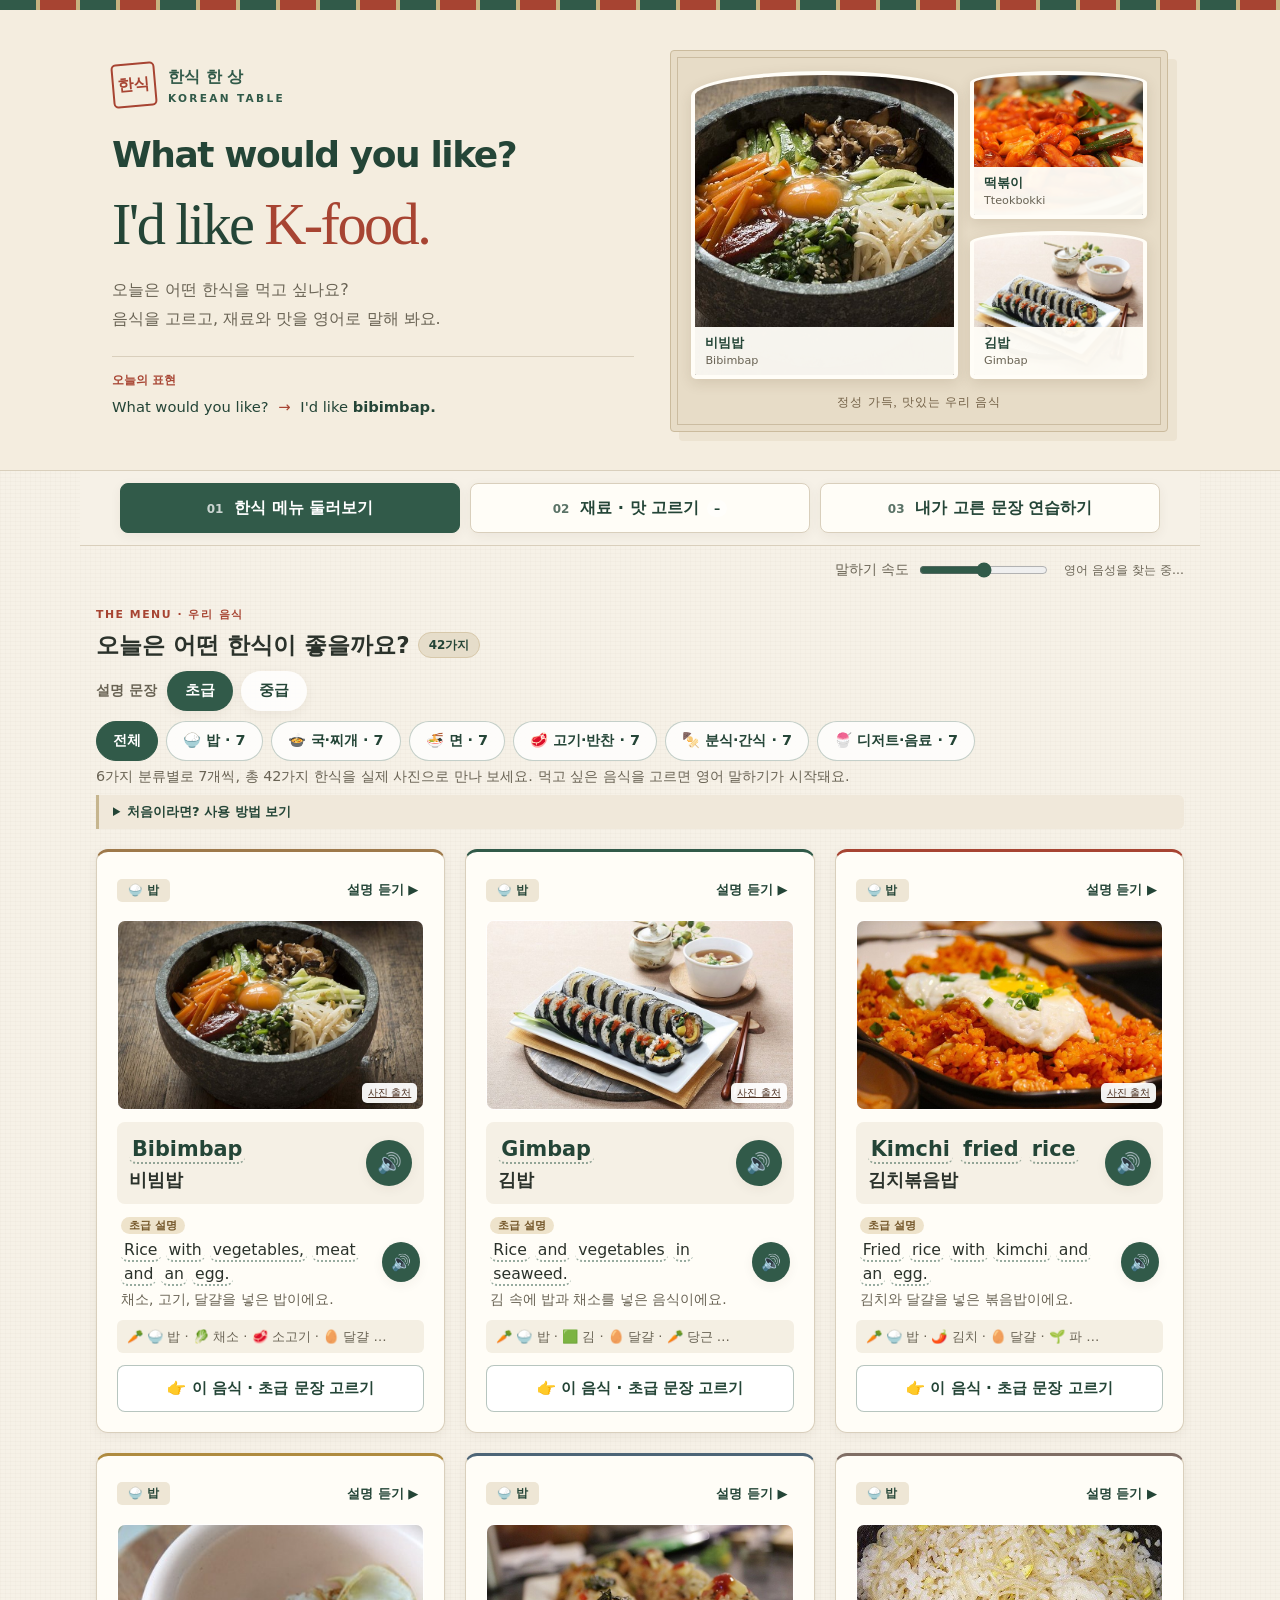
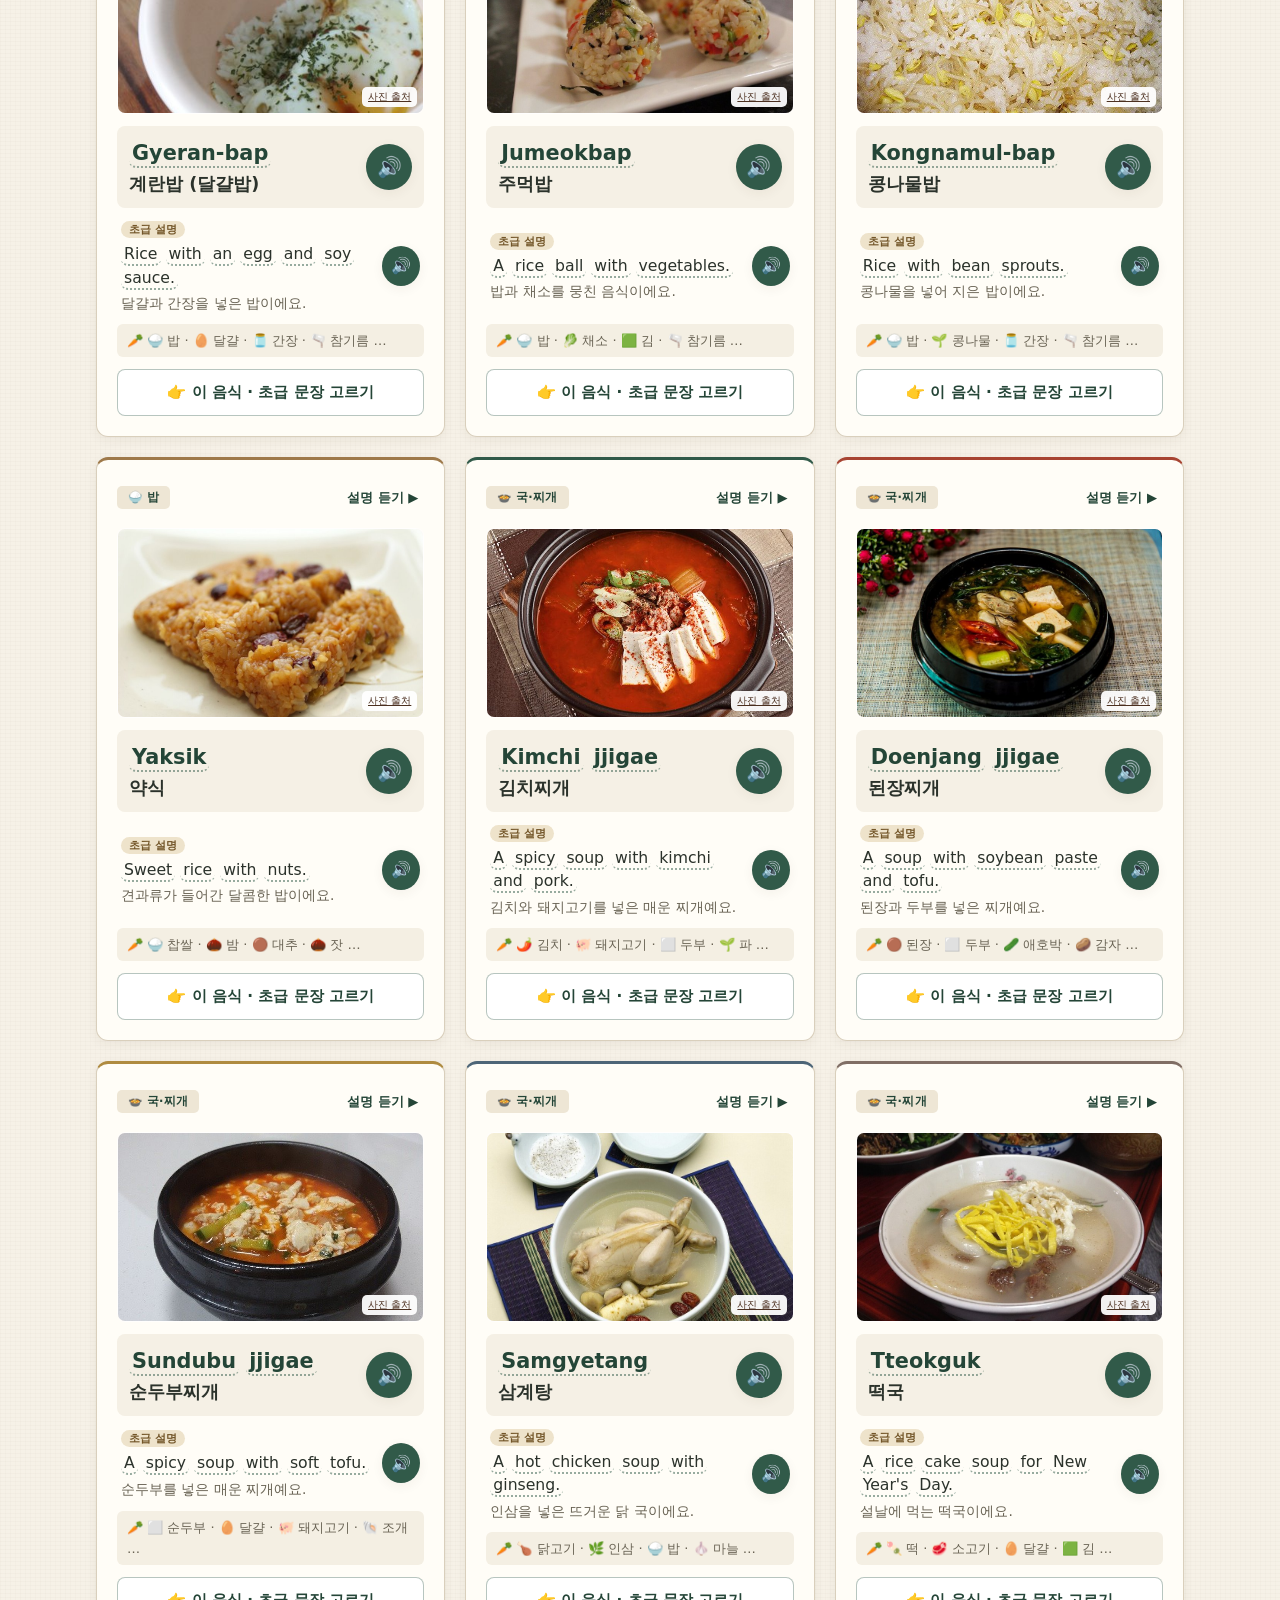
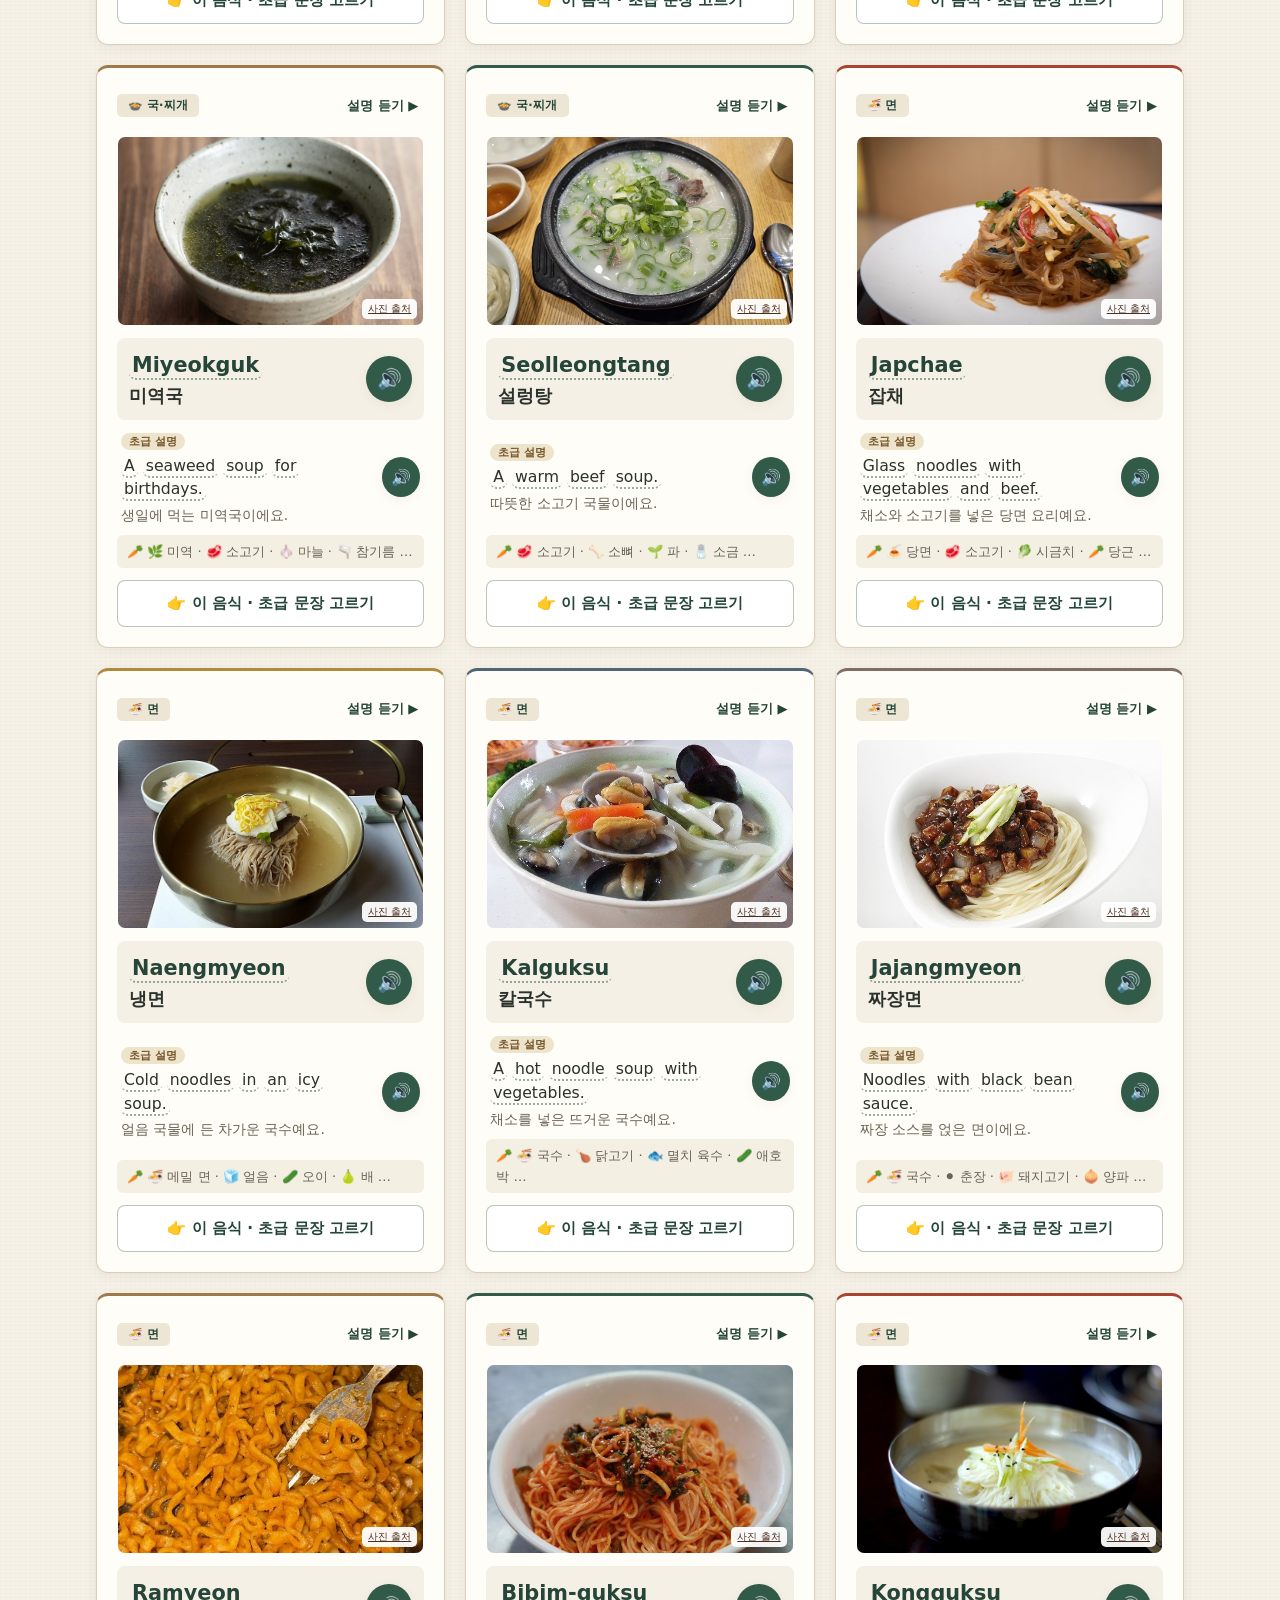
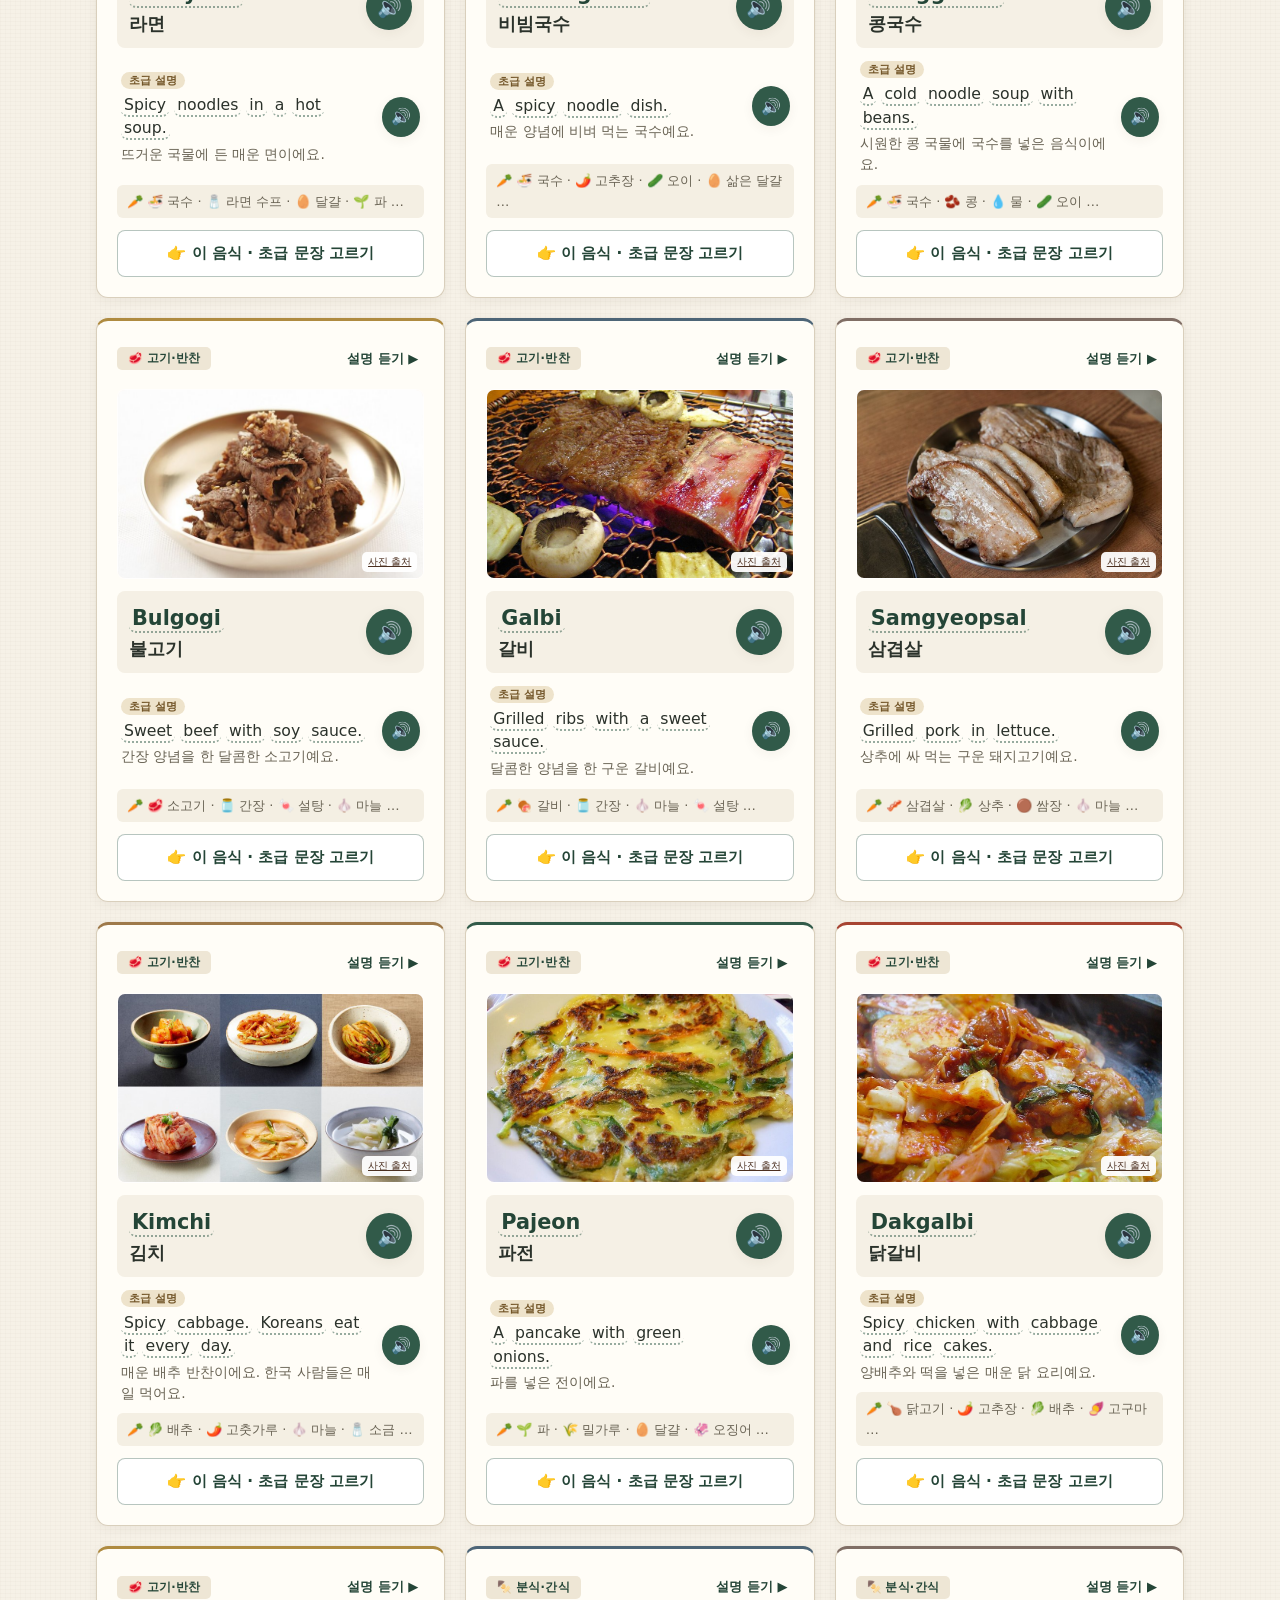
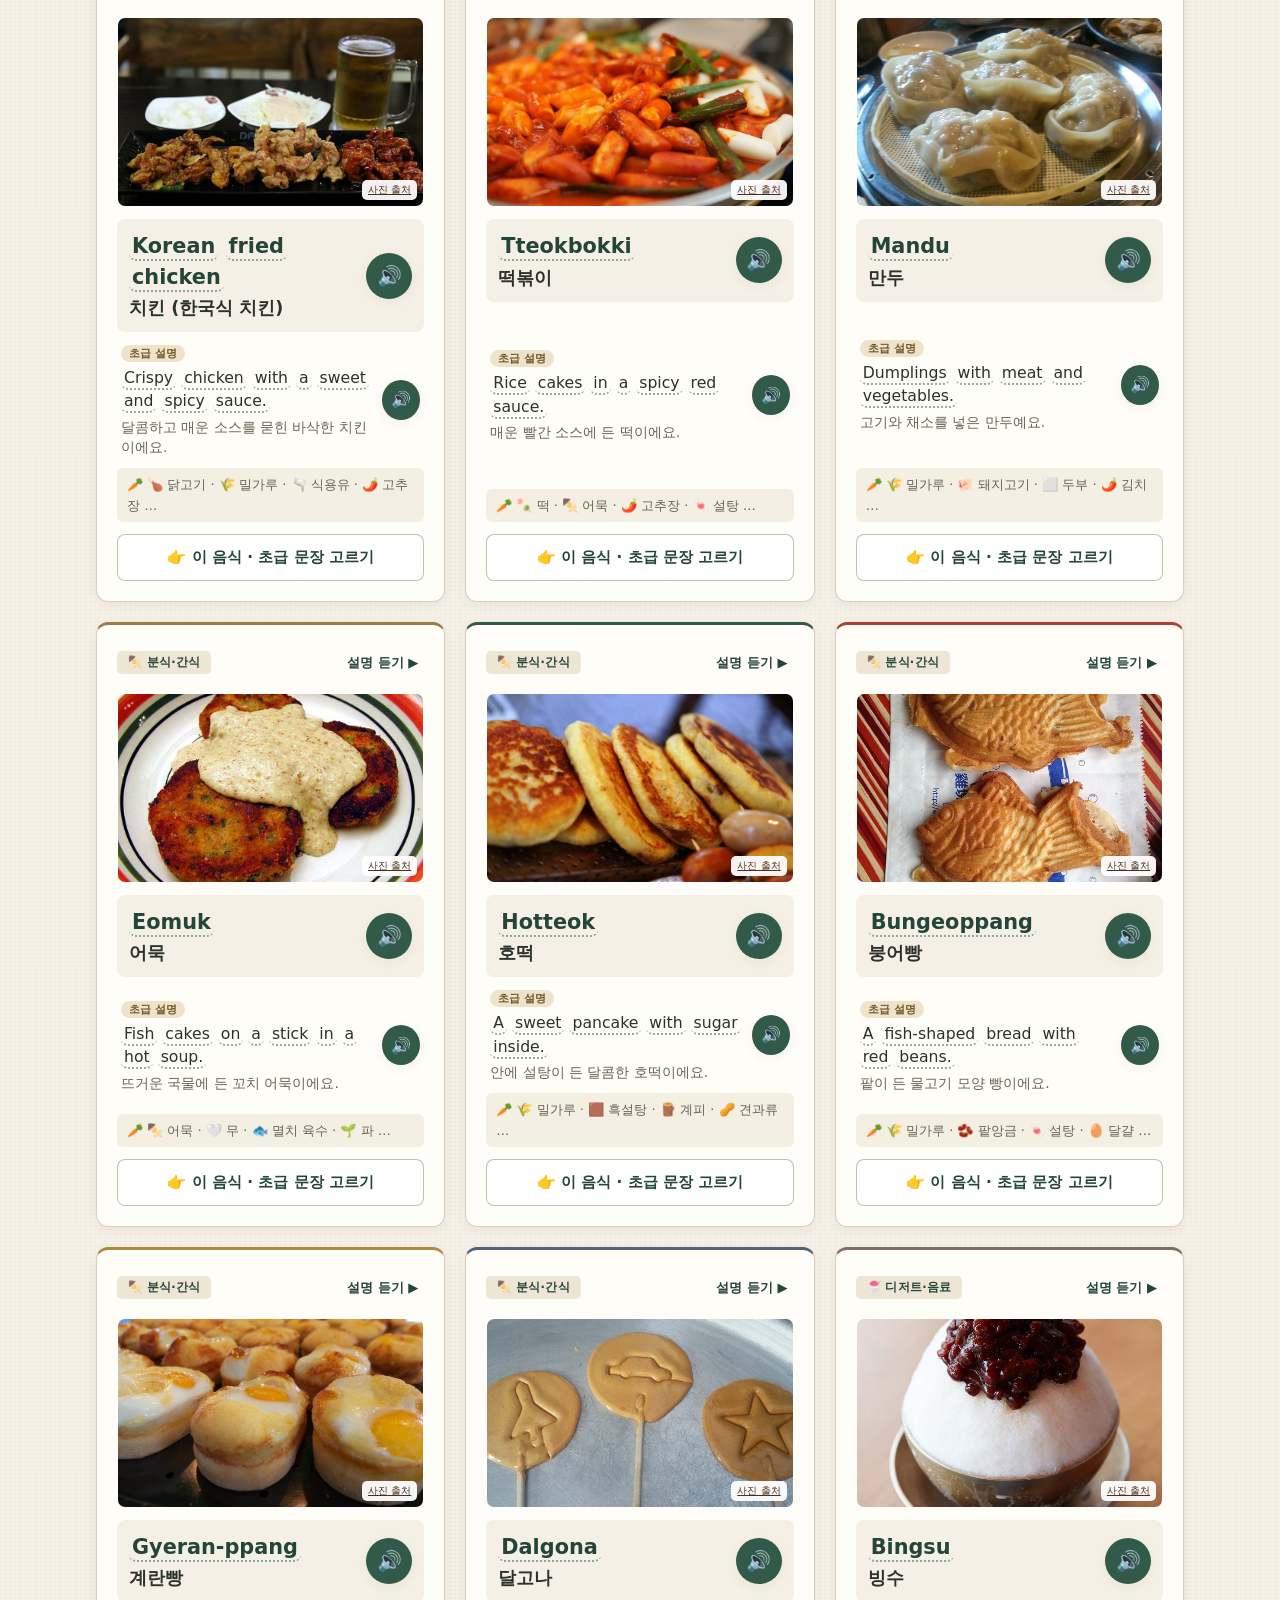
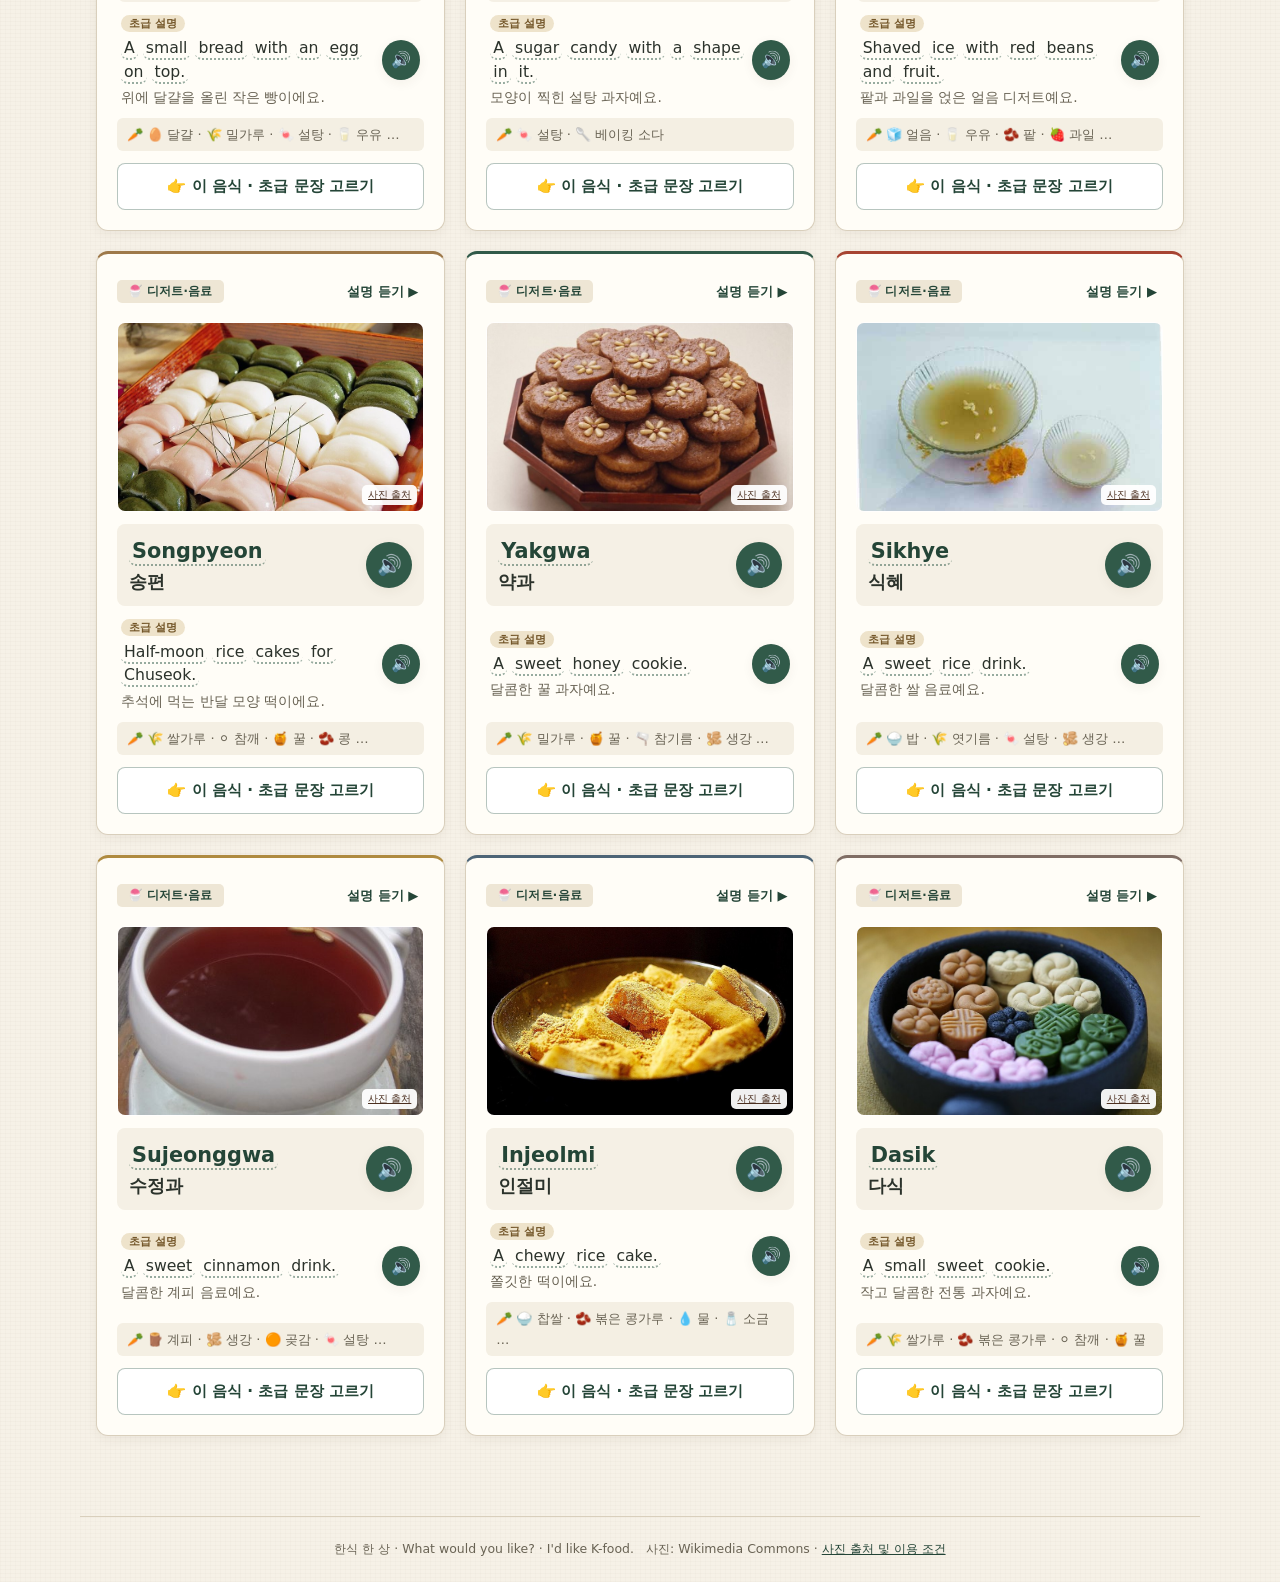
==== commit e2aca9f1: "Balance six food categories at seven each and speak only clicked words" ====
--- a/index.html
+++ b/index.html
@@ -55,8 +55,8 @@
         <div class="cat-switch" id="food-cats">
           <button class="cat-btn active" data-cat="all">전체</button>
         </div>
-        <p class="hint menu-intro">34가지 한식을 실제 사진으로 만나 보세요. 먹고 싶은 음식을 고르면 영어 말하기가 시작돼요.</p>
-        <details class="learning-guide"><summary>처음이라면? 사용 방법 보기</summary><p class="hint">34가지 음식 모두 <b>실제 음식 사진</b>으로 살펴봐요. 한국 음식의 <b>영어 이름</b>과 <b>한글 이름</b>을 함께 보고, 🔊를 눌러 영어로 어떻게 읽는지 들어 봐요. 음식을 소개하는 문장은 <b>초급</b>(짧고 쉬운 문장)과 <b>중급</b>(조금 더 자세한 문장) 중에서 골라요. 고른 소개 문장은 재료·맛 문장과 함께 <b>🎤 내가 고른 문장들 연습하기</b>에 들어가요. <b>단어를 누르면 그 단어만</b> 들리고 뜻이 나와요. <b>문장 전체</b>는 옆의 🔊를 눌러 들어요. 소개하고 싶은 음식을 찾았다면 <b>👉 이 음식 소개하기</b>를 눌러요. 그러면 <b>🥕 재료 · 맛 고르기</b>로 넘어가요.</p></details>
+        <p class="hint menu-intro">6가지 분류별로 7개씩, 총 42가지 한식을 실제 사진으로 만나 보세요. 먹고 싶은 음식을 고르면 영어 말하기가 시작돼요.</p>
+        <details class="learning-guide"><summary>처음이라면? 사용 방법 보기</summary><p class="hint">42가지 음식 모두 <b>실제 음식 사진</b>으로 살펴봐요. 한국 음식의 <b>영어 이름</b>과 <b>한글 이름</b>을 함께 보고, 🔊를 눌러 영어로 어떻게 읽는지 들어 봐요. 음식을 소개하는 문장은 <b>초급</b>(짧고 쉬운 문장)과 <b>중급</b>(조금 더 자세한 문장) 중에서 골라요. 고른 소개 문장은 재료·맛 문장과 함께 <b>🎤 내가 고른 문장들 연습하기</b>에 들어가요. <b>단어를 누르면 그 단어만</b> 들리고 뜻이 나와요. <b>문장 전체</b>는 옆의 🔊를 눌러 들어요. 소개하고 싶은 음식을 찾았다면 <b>👉 이 음식 소개하기</b>를 눌러요. 그러면 <b>🥕 재료 · 맛 고르기</b>로 넘어가요.</p></details>
         <div id="food-grid" class="card-grid five"></div>
       </div>
     </section>
@@ -66,7 +66,7 @@
       <div class="section-block">
         <div class="section-eyebrow" lang="en">INGREDIENTS &amp; TASTE</div>
         <h2>내가 고른 한식, 재료와 맛 살펴보기 <span class="count">재료 2~4개 · 골라 먹기 2개 · 맛 1~2개</span></h2>
-        <p class="hint">내가 고른 음식에 <b>정말 들어가는 재료</b> 중에서 소개글에 쓸 재료를 <b>2~4개</b> 고르고, <b>골라 먹을 수 있는 것 2개</b>(You can choose ___ or ___.)와 어울리는 <b>맛 1~2개</b>를 골라요. 문장은 🔊로 전부 들을 수 있고, 단어를 누르면 뜻이 나와요. <b>🧩 재료 퀴즈</b>를 켜면 다른 음식의 재료와 엉뚱한 재료가 섞여 나와요. 들어가지 않는 재료를 누르면 ❌가 뜨고 소개글에는 들어가지 않아요!</p>
+        <p class="hint">내가 고른 음식에 <b>정말 들어가는 재료</b> 중에서 소개글에 쓸 재료를 <b>2~4개</b> 고르고, <b>골라 먹을 수 있는 것 2개</b>(You can choose ___ or ___.)와 어울리는 <b>맛 1~2개</b>를 골라요. 재료·맛 버튼을 누르면 그 단어만 들려요. 문장 옆의 🔊를 누르면 문장 전체가 들리고, 문장 속 단어를 누르면 그 단어의 발음과 뜻을 확인할 수 있어요. <b>🧩 재료 퀴즈</b>를 켜면 다른 음식의 재료와 엉뚱한 재료가 섞여 나와요. 들어가지 않는 재료를 누르면 ❌가 뜨고 소개글에는 들어가지 않아요!</p>
 
         <div class="fill-box food-head" id="food-head"></div>
 
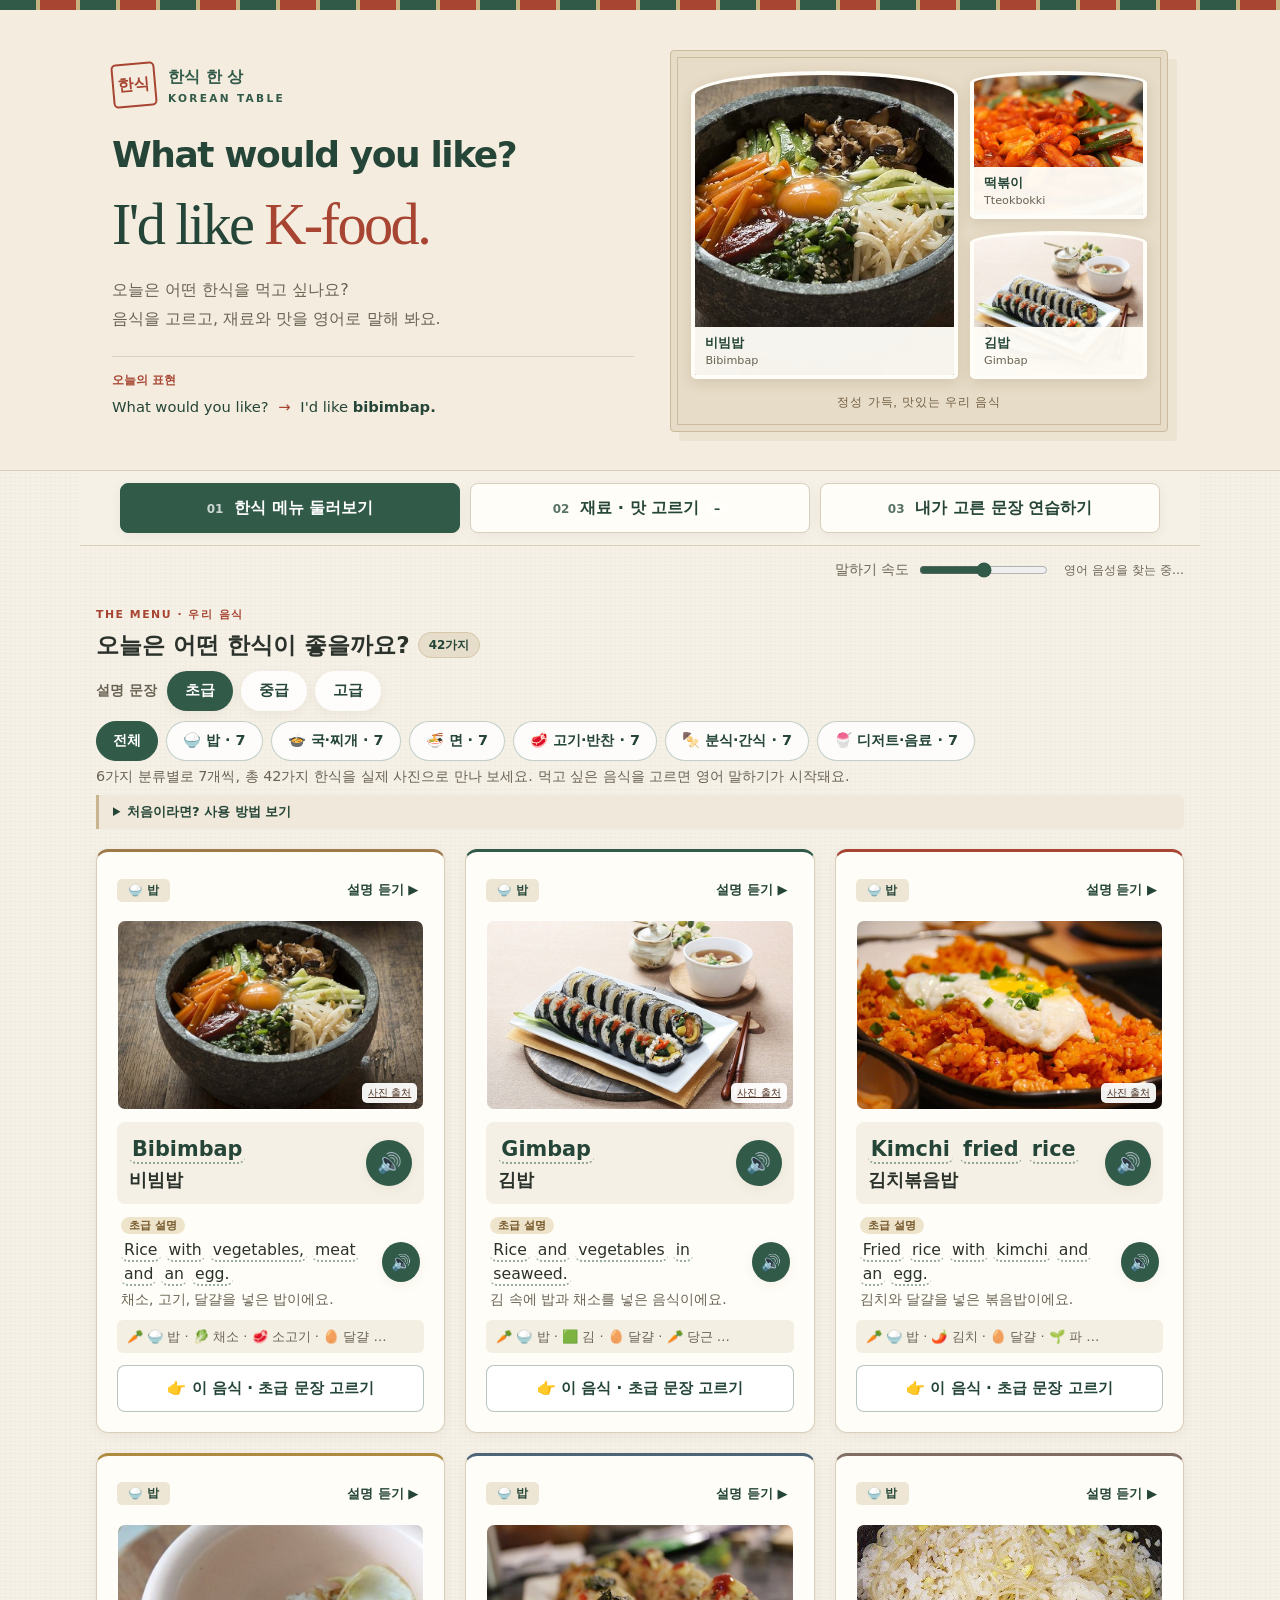
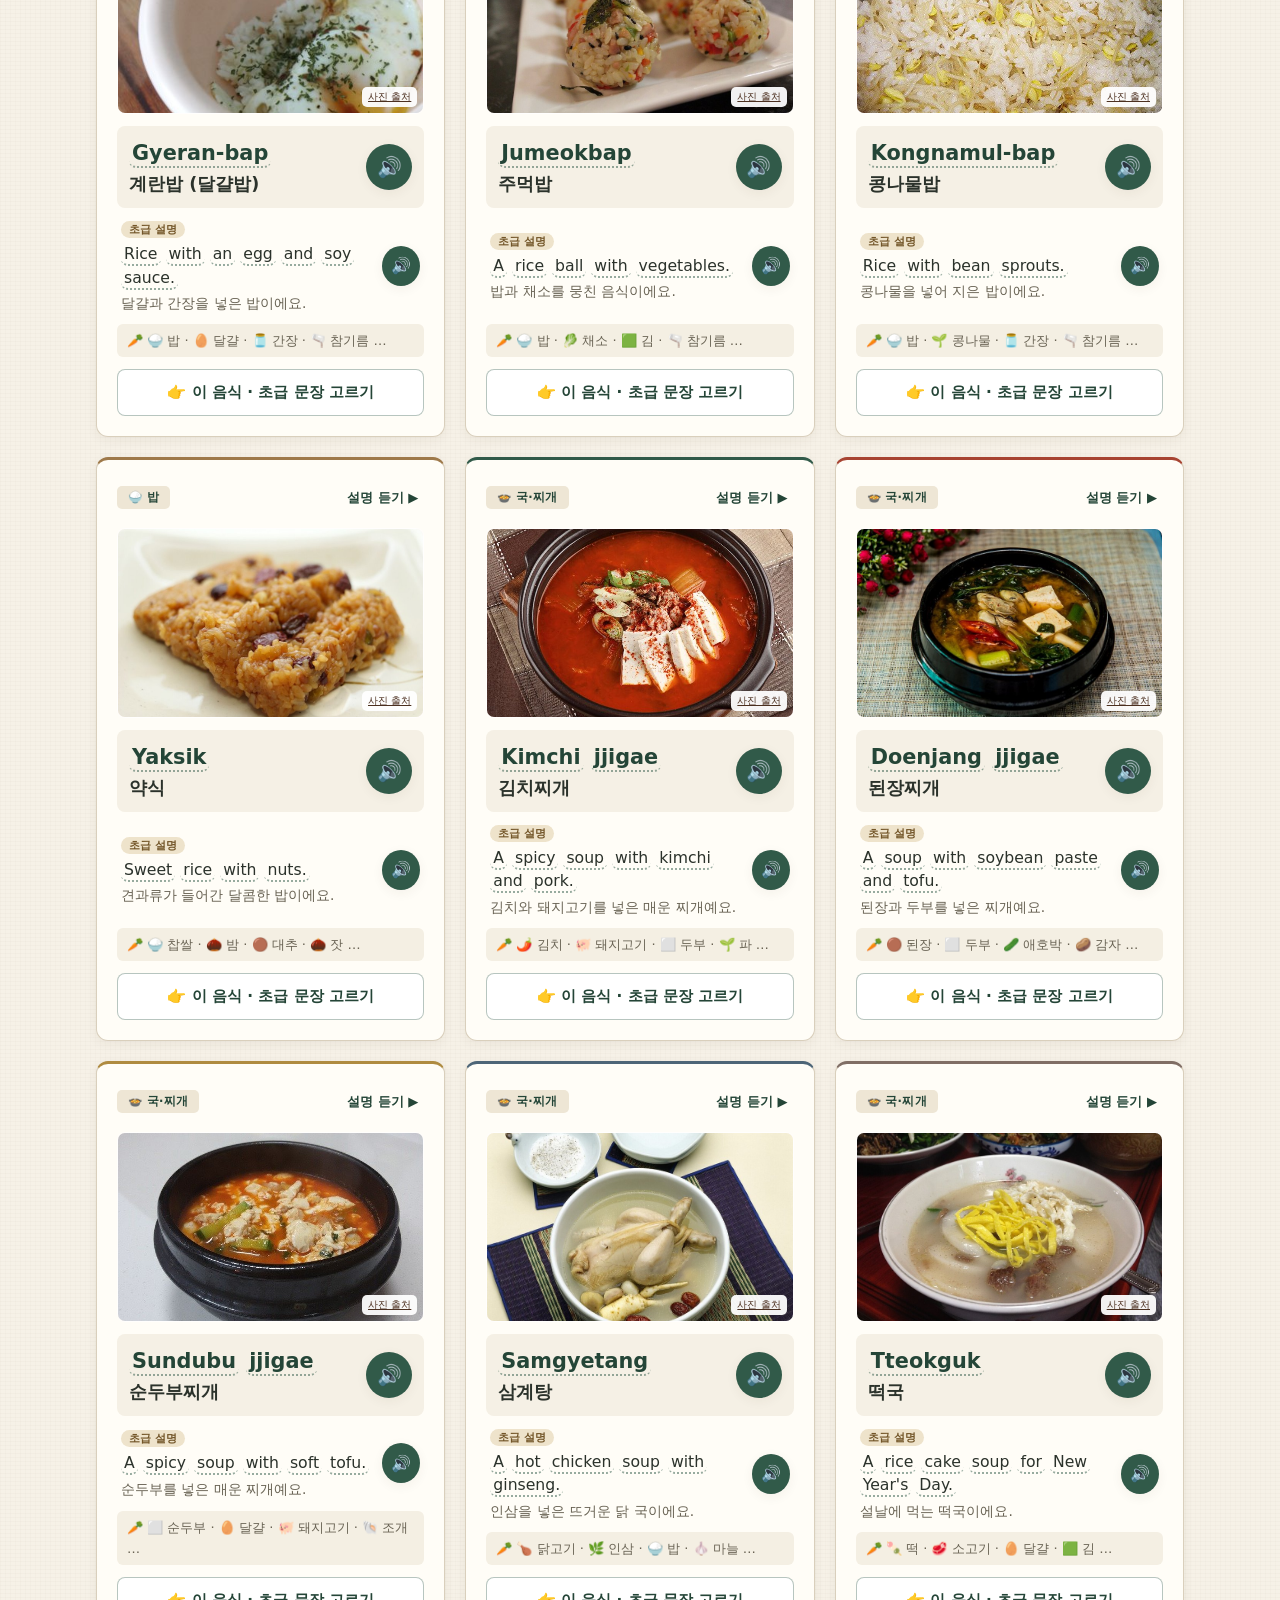
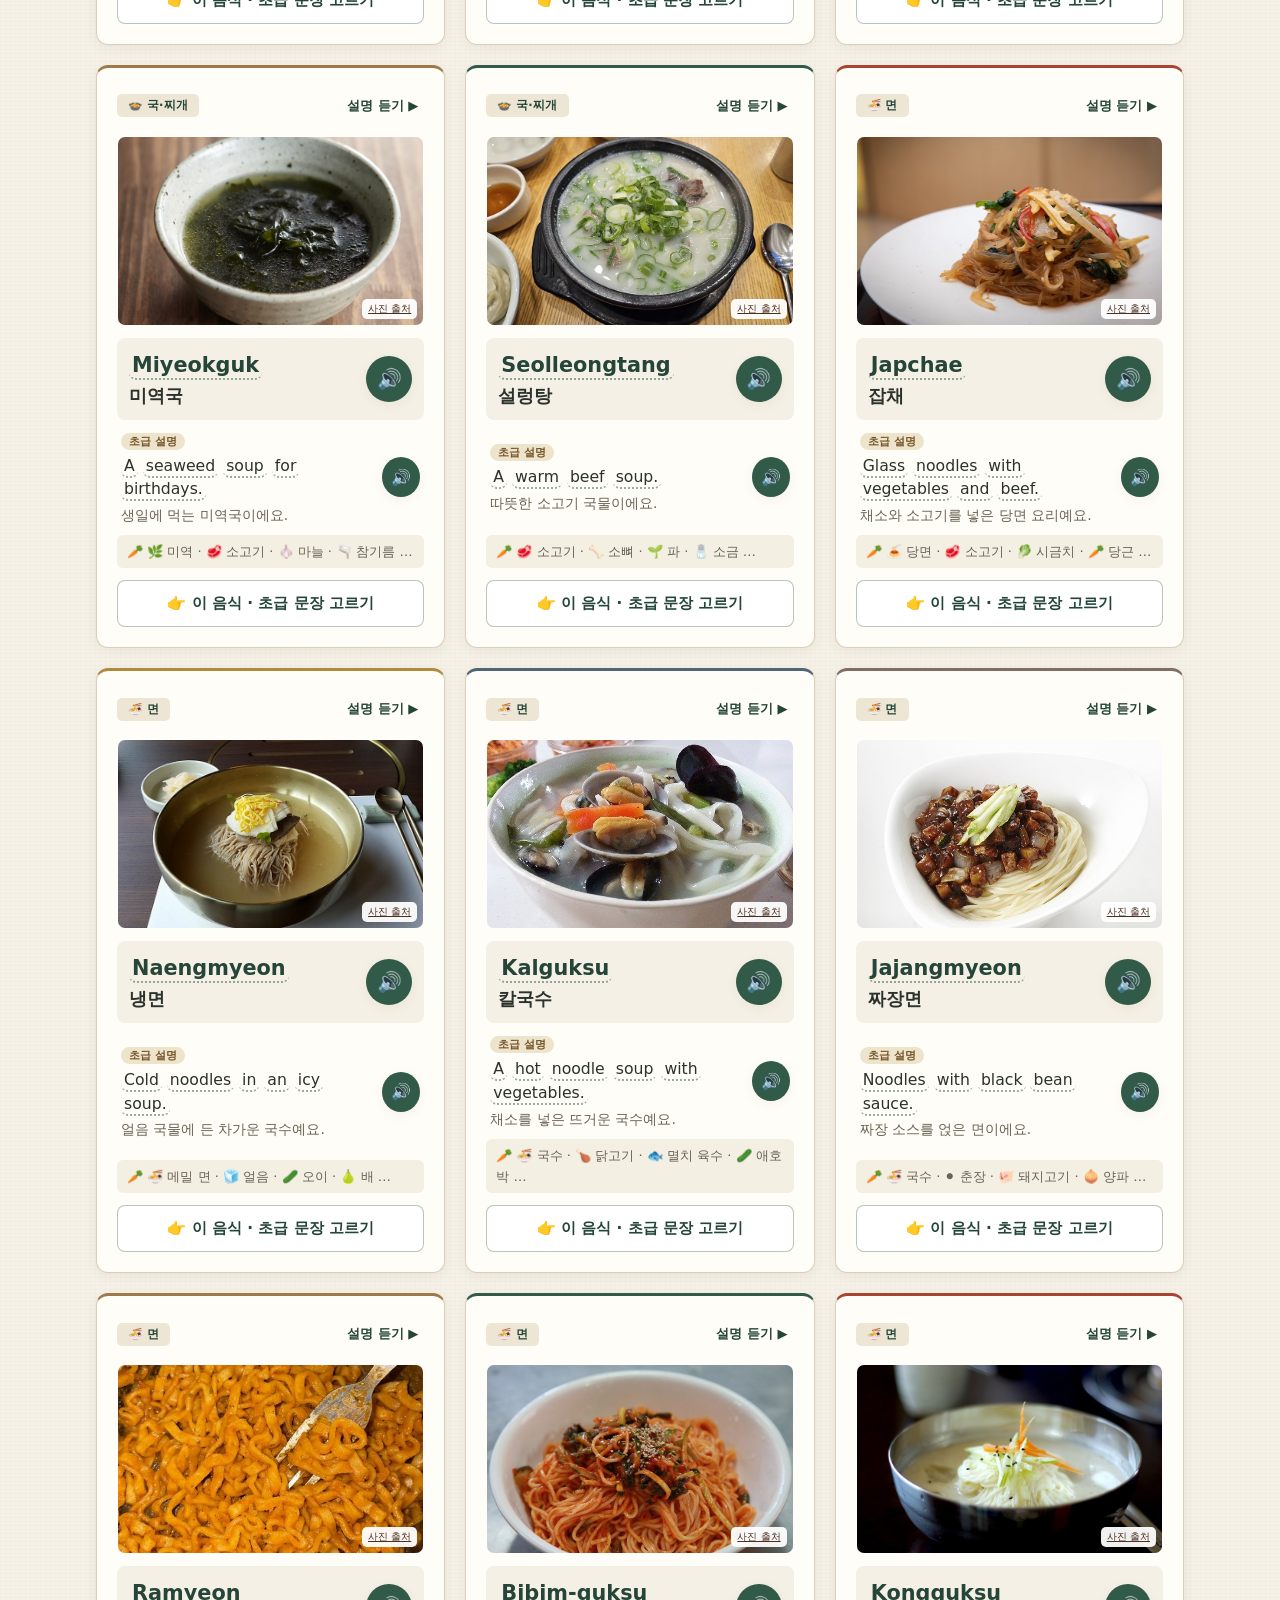
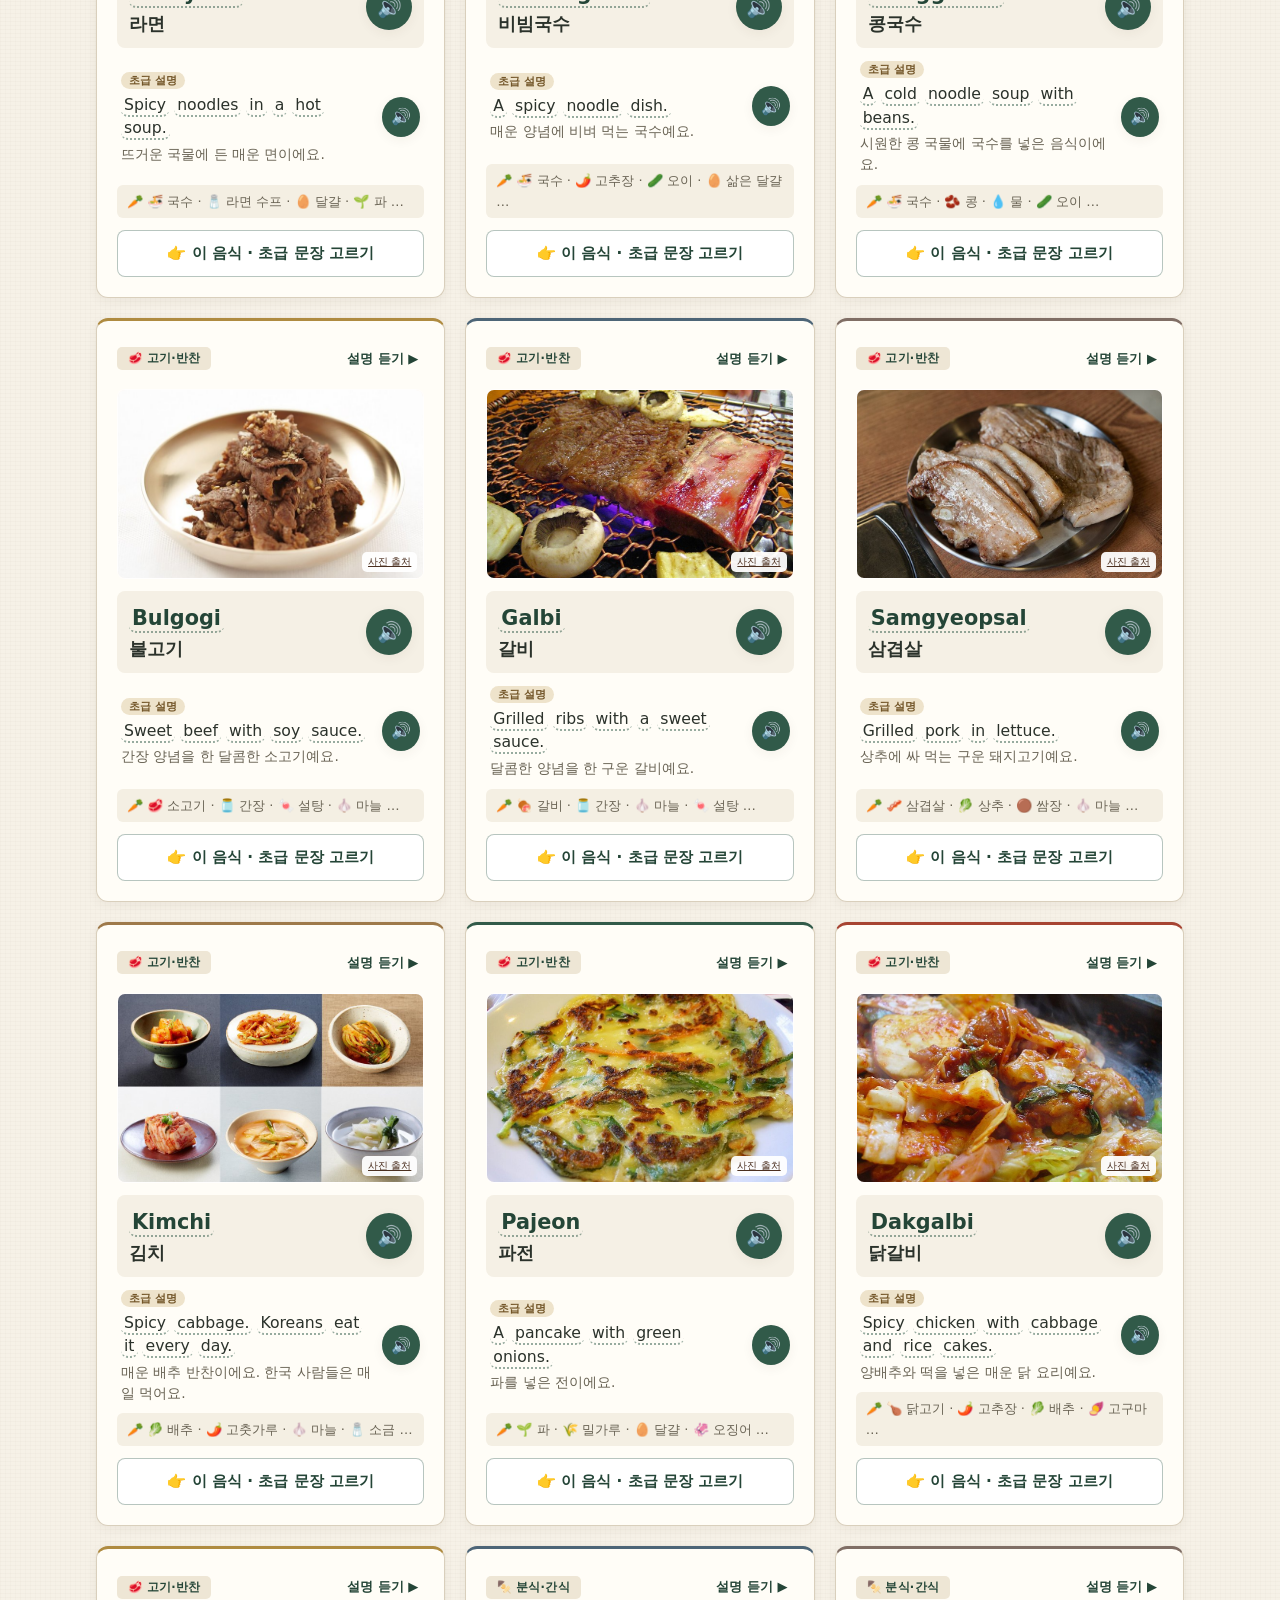
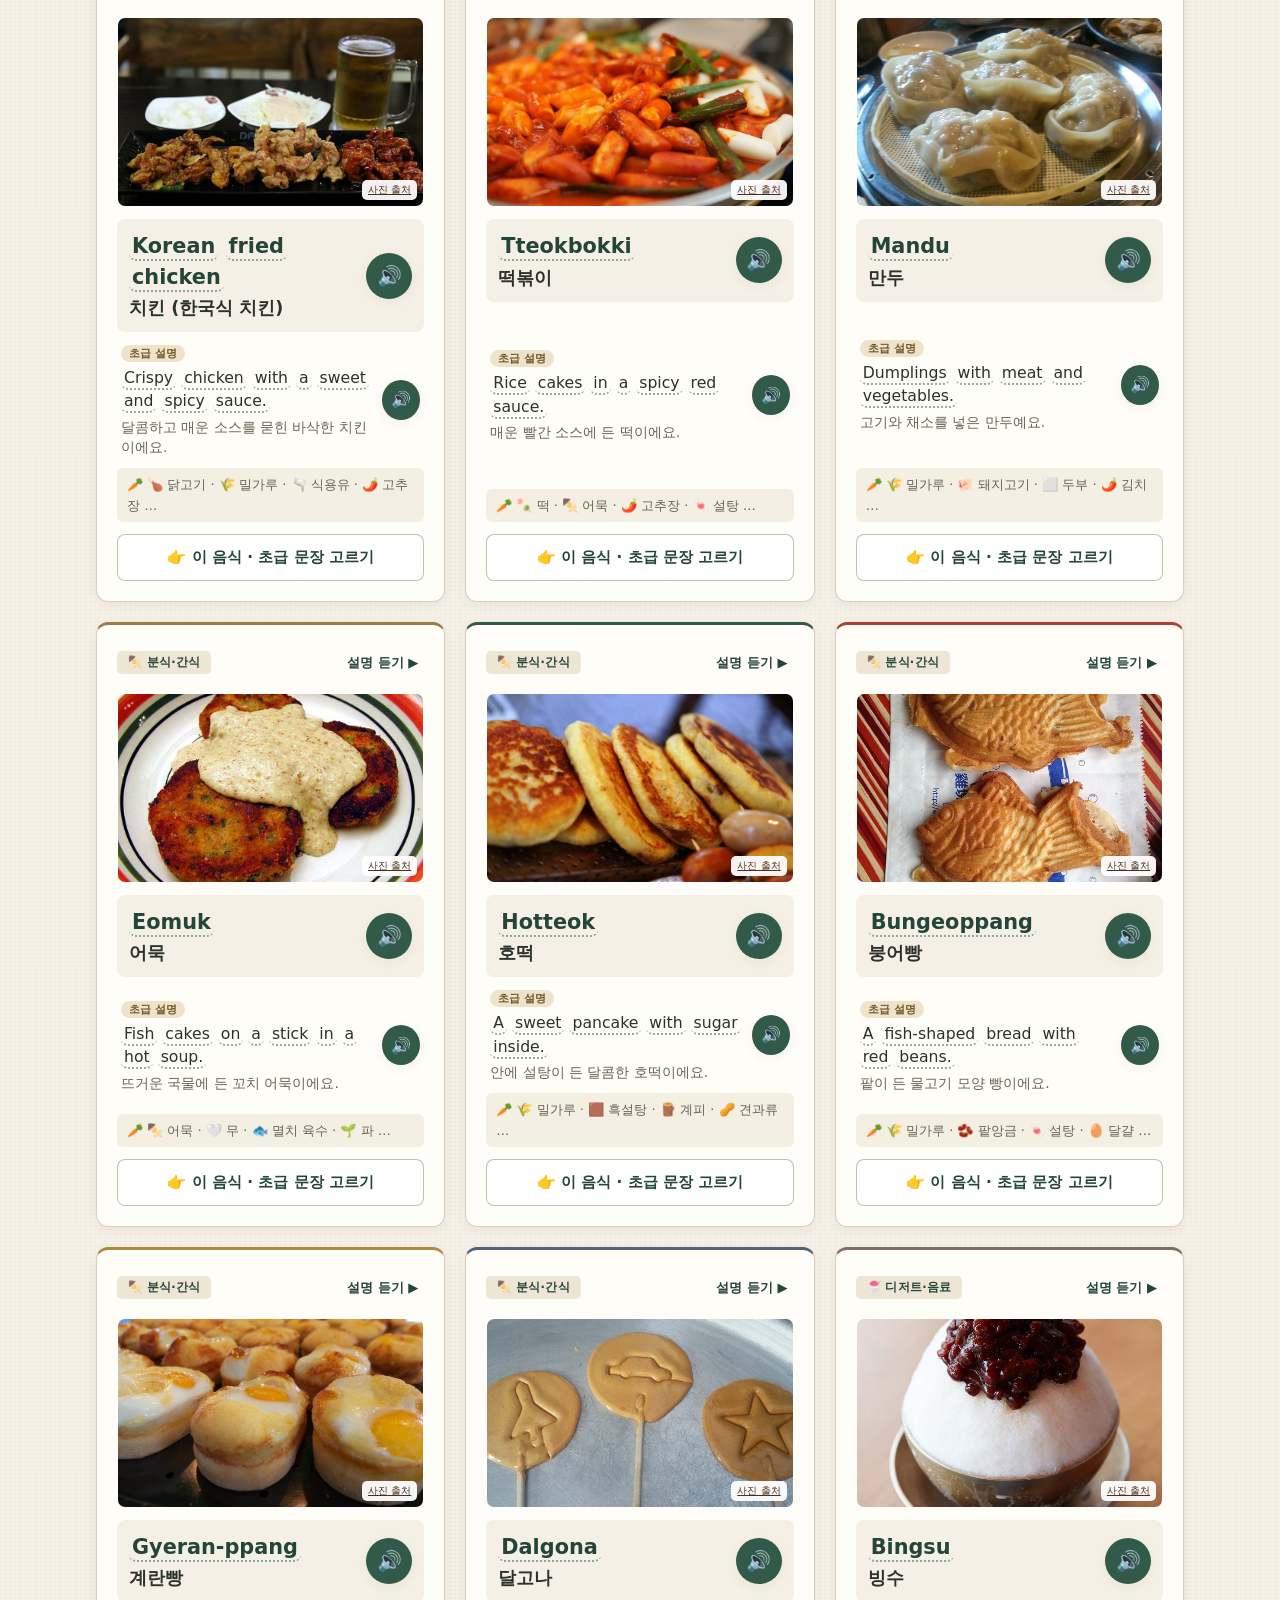
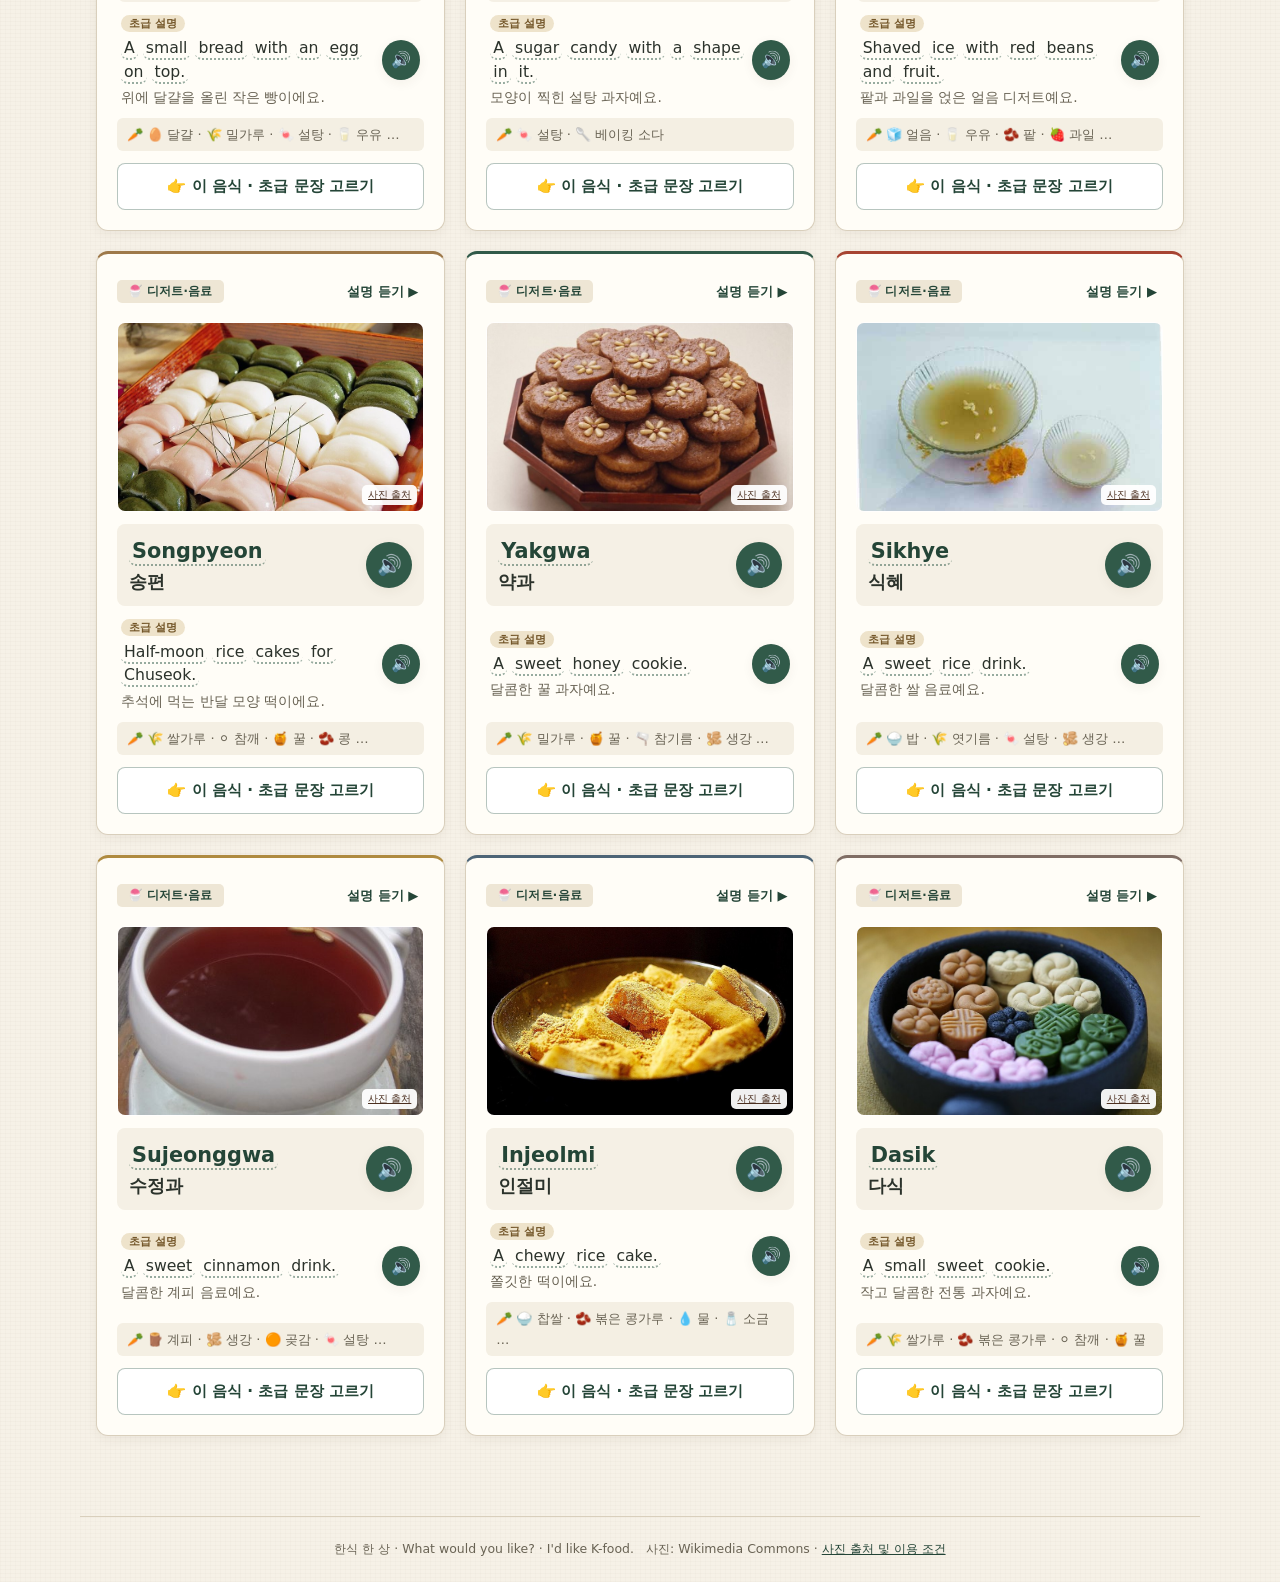
==== commit 23a1c794: "Add advanced descriptions and in-practice difficulty switching for all 42 foods" ====
--- a/index.html
+++ b/index.html
@@ -50,13 +50,14 @@
             <span class="level-label">설명 문장</span>
             <button class="level-btn active" data-level="beginner">초급</button>
             <button class="level-btn" data-level="intermediate">중급</button>
+            <button class="level-btn" data-level="advanced">고급</button>
           </div>
         </div>
         <div class="cat-switch" id="food-cats">
           <button class="cat-btn active" data-cat="all">전체</button>
         </div>
         <p class="hint menu-intro">6가지 분류별로 7개씩, 총 42가지 한식을 실제 사진으로 만나 보세요. 먹고 싶은 음식을 고르면 영어 말하기가 시작돼요.</p>
-        <details class="learning-guide"><summary>처음이라면? 사용 방법 보기</summary><p class="hint">42가지 음식 모두 <b>실제 음식 사진</b>으로 살펴봐요. 한국 음식의 <b>영어 이름</b>과 <b>한글 이름</b>을 함께 보고, 🔊를 눌러 영어로 어떻게 읽는지 들어 봐요. 음식을 소개하는 문장은 <b>초급</b>(짧고 쉬운 문장)과 <b>중급</b>(조금 더 자세한 문장) 중에서 골라요. 고른 소개 문장은 재료·맛 문장과 함께 <b>🎤 내가 고른 문장들 연습하기</b>에 들어가요. <b>단어를 누르면 그 단어만</b> 들리고 뜻이 나와요. <b>문장 전체</b>는 옆의 🔊를 눌러 들어요. 소개하고 싶은 음식을 찾았다면 <b>👉 이 음식 소개하기</b>를 눌러요. 그러면 <b>🥕 재료 · 맛 고르기</b>로 넘어가요.</p></details>
+        <details class="learning-guide"><summary>처음이라면? 사용 방법 보기</summary><p class="hint">42가지 음식 모두 <b>실제 음식 사진</b>으로 살펴봐요. 한국 음식의 <b>영어 이름</b>과 <b>한글 이름</b>을 함께 보고, 🔊를 눌러 영어로 어떻게 읽는지 들어 봐요. 음식을 소개하는 문장은 <b>초급</b>(짧고 쉬운 문장)과 <b>중급</b>(조금 더 자세한 문장), <b>고급</b>(조리 과정과 특징을 연결한 문장) 중에서 골라요. 고른 소개 문장은 재료·맛 문장과 함께 <b>🎤 내가 고른 문장들 연습하기</b>에 들어가요. <b>단어를 누르면 그 단어만</b> 들리고 뜻이 나와요. <b>문장 전체</b>는 옆의 🔊를 눌러 들어요. 소개하고 싶은 음식을 찾았다면 <b>👉 이 음식 소개하기</b>를 눌러요. 그러면 <b>🥕 재료 · 맛 고르기</b>로 넘어가요.</p></details>
         <div id="food-grid" class="card-grid five"></div>
       </div>
     </section>
@@ -122,9 +123,15 @@
       <div class="section-block">
         <div class="section-eyebrow" lang="en">LET’S SPEAK · 영어로 말해요</div>
         <h2>내가 고른 문장 연습하기 <span class="count">소개 문장 · 재료 · 골라 먹기 · 맛</span></h2>
-        <p class="hint">내가 고른 <b>소개 문장(초급/중급)</b>, <b>It has ___.</b>, <b>You can choose ___ or ___.</b>, <b>It's ___.</b> 문장을 연습해요. 줄마다 🔊로 듣고 <b>🎙️ 말하기</b>로 정확도를 재요. <b>🎭 처음부터 끝까지 말하기</b>를 누르면 첫 줄부터 차례로 마이크가 켜지고, 끝나면 점수가 나와요. (Chrome 권장)</p>
+        <div class="level-switch" id="practice-level">
+          <span class="level-label">설명 문장</span>
+          <button class="level-btn active" data-level="beginner">초급</button>
+          <button class="level-btn" data-level="intermediate">중급</button>
+          <button class="level-btn" data-level="advanced">고급</button>
+        </div>
+        <p class="hint">내가 고른 <b>소개 문장(초급/중급/고급)</b>, <b>It has ___.</b>, <b>You can choose ___ or ___.</b>, <b>It's ___.</b> 문장을 연습해요. 줄마다 🔊로 듣고 <b>🎙️ 말하기</b>로 정확도를 재요. <b>🎭 처음부터 끝까지 말하기</b>를 누르면 첫 줄부터 차례로 마이크가 켜지고, 끝나면 점수가 나와요. (Chrome 권장)</p>
         <p id="practice-empty" class="practice-empty">
-          아직 고른 문장이 없어요! <b>🍱 K-FOOD 둘러보기</b>에서 음식과 소개 문장(초급/중급)을 고르고 <b>🥕 재료 · 맛 고르기</b>를 먼저 해요.
+          아직 고른 문장이 없어요! <b>🍱 K-FOOD 둘러보기</b>에서 음식과 소개 문장(초급/중급/고급)을 고르고 <b>🥕 재료 · 맛 고르기</b>를 먼저 해요.
         </p>
         <div id="practice-list" class="practice-list"></div>
       </div>
